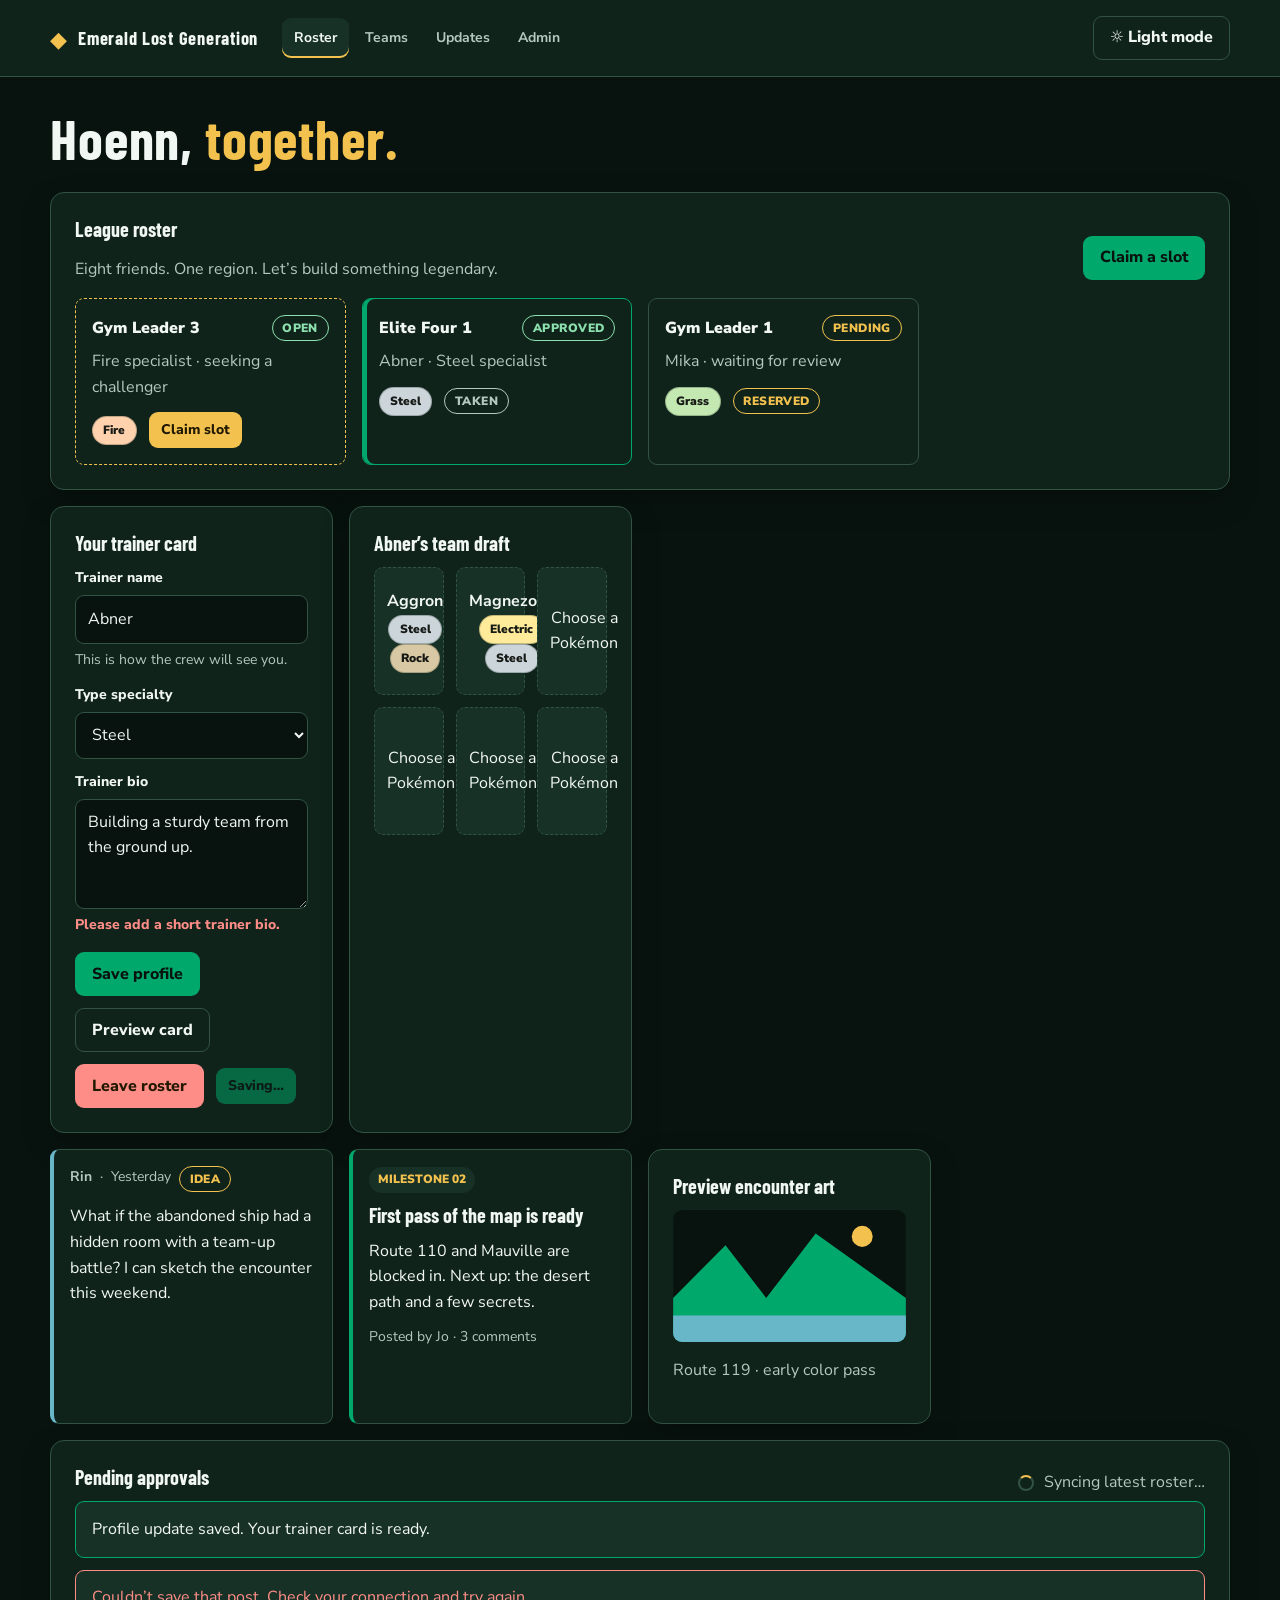
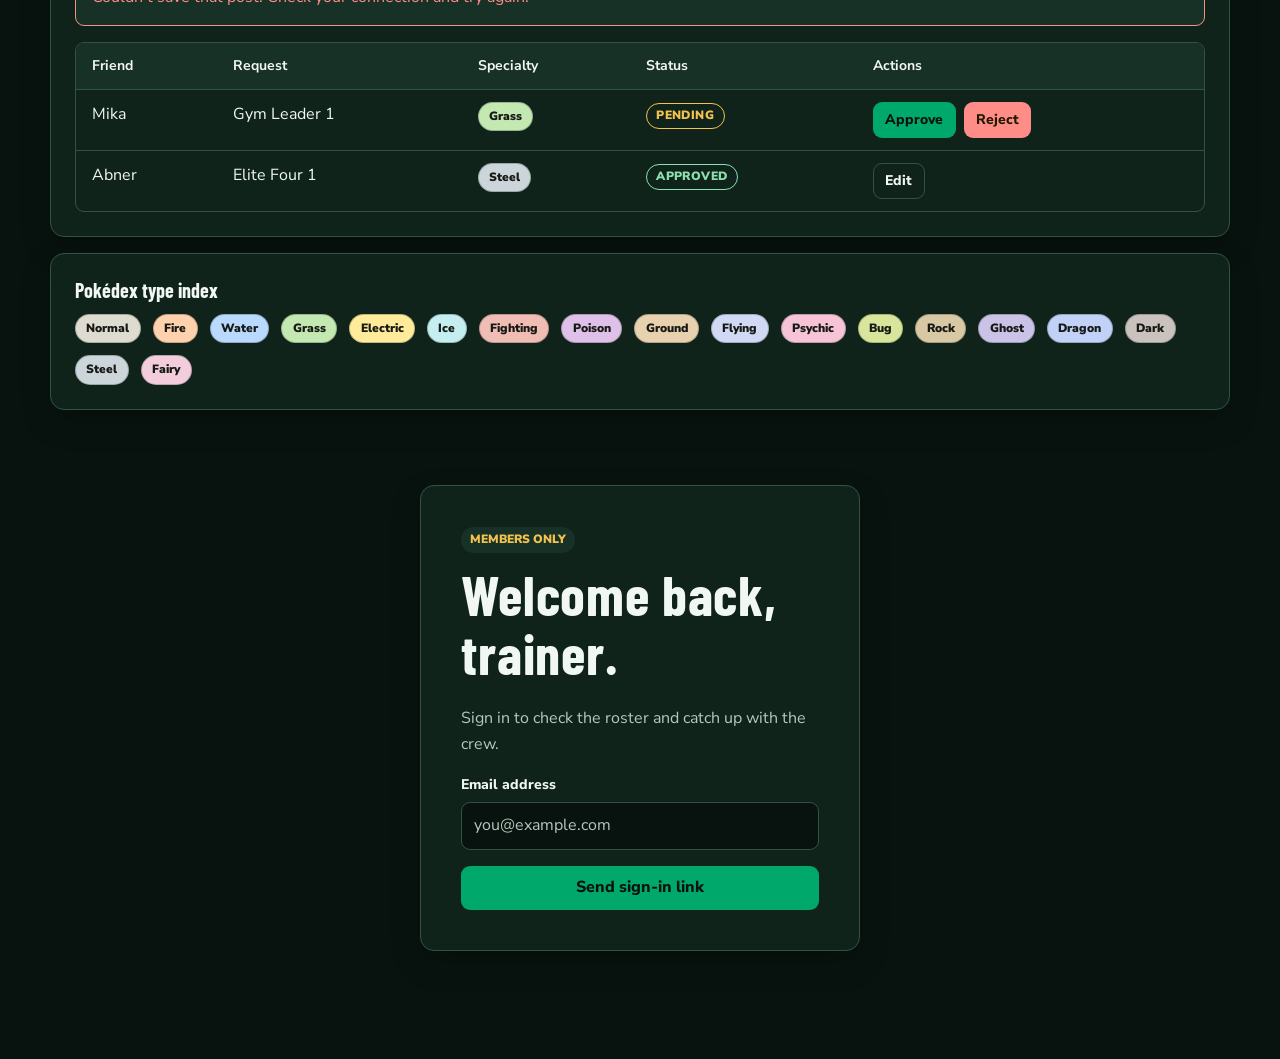
==== design/preview.html @ 14670fc3 "Design system v1 by Codex: emerald/gold/black, dark+light themes, sea-glass accent, component previe" ====
<!doctype html>
<html lang="en" data-theme="dark">
<head>
  <meta charset="utf-8">
  <meta name="viewport" content="width=device-width, initial-scale=1">
  <title>Emerald Lost Generation — Design Preview</title>
  <link rel="preconnect" href="https://fonts.googleapis.com">
  <link rel="preconnect" href="https://fonts.gstatic.com" crossorigin>
  <link href="https://fonts.googleapis.com/css2?family=Barlow+Condensed:wght@600;700&family=Nunito+Sans:wght@400;600;700;800;900&display=swap" rel="stylesheet">
  <link rel="stylesheet" href="../css/theme.css">
</head>
<body>
  <header class="app-header">
    <a class="brand" href="#top">Emerald Lost Generation</a>
    <nav class="nav" aria-label="Main navigation">
      <a class="active" href="#roster">Roster</a><a href="#team">Teams</a><a href="#updates">Updates</a><a href="#admin">Admin</a>
    </nav>
    <button class="btn btn-ghost theme-toggle" id="theme-toggle" type="button" aria-pressed="false">☼ Light mode</button>
  </header>

  <main class="container" id="top">
    <h1 class="page-title">Hoenn, <span>together.</span></h1>
    <div class="stack">
      <section class="card" id="roster">
        <div class="row" style="justify-content:space-between">
          <div><h2 class="card-title">League roster</h2><p class="muted">Eight friends. One region. Let’s build something legendary.</p></div>
          <button class="btn btn-primary">Claim a slot</button>
        </div>
        <div class="grid">
          <article class="slot is-reserved">
            <div class="slot-head">Gym Leader 3 <span class="badge badge-open">Open</span></div>
            <div class="slot-holder">Fire specialist · seeking a challenger</div>
            <div class="row" style="margin-top:12px"><span class="type-chip" data-type="Fire">Fire</span><button class="btn btn-gold btn-small">Claim slot</button></div>
          </article>
          <article class="slot is-mine">
            <div class="slot-head">Elite Four 1 <span class="badge badge-approved">Approved</span></div>
            <div class="slot-holder">Abner · Steel specialist</div>
            <div class="row" style="margin-top:12px"><span class="type-chip" data-type="Steel">Steel</span><span class="badge badge-taken">Taken</span></div>
          </article>
          <article class="slot">
            <div class="slot-head">Gym Leader 1 <span class="badge badge-pending">Pending</span></div>
            <div class="slot-holder">Mika · waiting for review</div>
            <div class="row" style="margin-top:12px"><span class="type-chip" data-type="Grass">Grass</span><span class="badge badge-reserved">Reserved</span></div>
          </article>
        </div>
      </section>

      <section class="grid">
        <article class="card">
          <h2 class="card-title">Your trainer card</h2>
          <div class="field"><label for="trainer-name">Trainer name</label><input id="trainer-name" value="Abner" placeholder="Choose a name"><span class="hint">This is how the crew will see you.</span></div>
          <div class="field" style="margin-top:12px"><label for="specialty">Type specialty</label><select id="specialty"><option>Steel</option><option>Water</option></select></div>
          <div class="field" style="margin-top:12px"><label for="bio">Trainer bio</label><textarea id="bio">Building a sturdy team from the ground up.</textarea><span class="error-text">Please add a short trainer bio.</span></div>
          <div class="row" style="margin-top:16px"><button class="btn btn-primary">Save profile</button><button class="btn btn-ghost">Preview card</button><button class="btn btn-danger">Leave roster</button><button class="btn btn-primary btn-small" disabled>Saving…</button></div>
        </article>
        <article class="card" id="team">
          <h2 class="card-title">Abner’s team draft</h2>
          <div class="team-grid">
            <div class="team-slot"><div><strong>Aggron</strong><br><span class="type-chip" data-type="Steel">Steel</span> <span class="type-chip" data-type="Rock">Rock</span></div></div>
            <div class="team-slot"><div><strong>Magnezone</strong><br><span class="type-chip" data-type="Electric">Electric</span> <span class="type-chip" data-type="Steel">Steel</span></div></div>
            <div class="team-slot">Choose a Pokémon</div><div class="team-slot">Choose a Pokémon</div><div class="team-slot">Choose a Pokémon</div><div class="team-slot">Choose a Pokémon</div>
          </div>
        </article>
      </section>

      <section class="grid" id="updates">
        <article class="post idea"><div class="post-meta"><strong>Rin</strong><span>·</span><time datetime="2026-10-24">Yesterday</time><span class="badge badge-pending">Idea</span></div><p class="post-body">What if the abandoned ship had a hidden room with a team-up battle? I can sketch the encounter this weekend.</p></article>
        <article class="update"><span class="milestone">Milestone 02</span><h2 class="card-title" style="margin-top:10px">First pass of the map is ready</h2><p class="post-body">Route 110 and Mauville are blocked in. Next up: the desert path and a few secrets.</p><div class="post-meta" style="margin-top:10px">Posted by Jo · 3 comments</div></article>
        <article class="card"><h2 class="card-title">Preview encounter art</h2><div class="look-preview"><img alt="Emerald-toned pixel landscape placeholder" src="data:image/svg+xml,%3Csvg xmlns='http://www.w3.org/2000/svg' viewBox='0 0 800 450'%3E%3Crect width='800' height='450' fill='%2308130f'/%3E%3Cpath d='M0 300 180 120l140 180 170-220 310 220v150H0' fill='%2300a86b'/%3E%3Cpath d='M0 360h800v90H0' fill='%2368b7c9'/%3E%3Ccircle cx='650' cy='90' r='36' fill='%23f2c14e'/%3E%3C/svg%3E"></div><p class="muted">Route 119 · early color pass</p></article>
      </section>

      <section class="card" id="admin">
        <div class="row" style="justify-content:space-between"><h2 class="card-title">Pending approvals</h2><span class="loading">Syncing latest roster…</span></div>
        <div class="toast">Profile update saved. Your trainer card is ready.</div>
        <p class="toast error" style="margin-top:12px">Couldn’t save that post. Check your connection and try again.</p>
        <div class="table" style="margin-top:16px"><table><thead><tr><th>Friend</th><th>Request</th><th>Specialty</th><th>Status</th><th>Actions</th></tr></thead><tbody>
          <tr><td>Mika</td><td>Gym Leader 1</td><td><span class="type-chip" data-type="Grass">Grass</span></td><td><span class="badge badge-pending">Pending</span></td><td><div class="admin-actions"><button class="btn btn-primary btn-small">Approve</button><button class="btn btn-danger btn-small">Reject</button></div></td></tr>
          <tr><td>Abner</td><td>Elite Four 1</td><td><span class="type-chip" data-type="Steel">Steel</span></td><td><span class="badge badge-approved">Approved</span></td><td><div class="admin-actions"><button class="btn btn-ghost btn-small">Edit</button></div></td></tr>
        </tbody></table></div>
      </section>

      <section class="card"><h2 class="card-title">Pokédex type index</h2><div class="row">
        <span class="type-chip" data-type="Normal">Normal</span><span class="type-chip" data-type="Fire">Fire</span><span class="type-chip" data-type="Water">Water</span><span class="type-chip" data-type="Grass">Grass</span><span class="type-chip" data-type="Electric">Electric</span><span class="type-chip" data-type="Ice">Ice</span><span class="type-chip" data-type="Fighting">Fighting</span><span class="type-chip" data-type="Poison">Poison</span><span class="type-chip" data-type="Ground">Ground</span><span class="type-chip" data-type="Flying">Flying</span><span class="type-chip" data-type="Psychic">Psychic</span><span class="type-chip" data-type="Bug">Bug</span><span class="type-chip" data-type="Rock">Rock</span><span class="type-chip" data-type="Ghost">Ghost</span><span class="type-chip" data-type="Dragon">Dragon</span><span class="type-chip" data-type="Dark">Dark</span><span class="type-chip" data-type="Steel">Steel</span><span class="type-chip" data-type="Fairy">Fairy</span>
      </div></section>
      <section class="auth-wrap"><article class="auth-card"><span class="milestone">Members only</span><h2 class="page-title" style="margin-top:12px">Welcome back, trainer.</h2><p class="muted">Sign in to check the roster and catch up with the crew.</p><div class="field"><label for="email">Email address</label><input id="email" type="email" placeholder="you@example.com"></div><button class="btn btn-primary" style="width:100%;margin-top:16px">Send sign-in link</button></article></section>
    </div>
  </main>
  <script>
    const toggle = document.querySelector('#theme-toggle');
    toggle.addEventListener('click', () => {
      const light = document.documentElement.dataset.theme !== 'light';
      document.documentElement.dataset.theme = light ? 'light' : 'dark';
      toggle.textContent = light ? '◐ Dark mode' : '☼ Light mode';
      toggle.setAttribute('aria-pressed', String(light));
    });
  </script>
</body>
</html>
---- css/theme.css ----
:root {
  color-scheme: dark;
  --page: #08130f;
  --surface: #10231b;
  --surface-raised: #173126;
  --border: #315344;
  --text: #f1f7f3;
  --muted: #b4c8bd;
  --emerald: #00a86b;
  --emerald-ink: #08130f;
  --emerald-strong: #007b4e;
  --gold: #f2c14e;
  --gold-ink: #211800;
  --danger: #ff8d87;
  --danger-ink: #211800;
  --danger-bg: #421f20;
  --success: #8ce0ad;
  --focus: #72d9f0;
  --accent: #68b7c9;
  --shadow: 0 12px 30px rgb(0 0 0 / 24%);
  --radius: 14px;
  --radius-small: 9px;
  --space-1: .25rem;
  --space-2: .5rem;
  --space-3: .75rem;
  --space-4: 1rem;
  --space-5: 1.5rem;
  --space-6: 2rem;
  --space-7: 3rem;
  --font-display: "Barlow Condensed", system-ui, sans-serif;
  --font-body: "Nunito Sans", system-ui, sans-serif;
  --text-xs: .75rem;
  --text-sm: .875rem;
  --text-base: 1rem;
  --text-lg: 1.25rem;
  --text-xl: clamp(1.75rem, 5vw, 2.5rem);
  --text-2xl: clamp(2.25rem, 7vw, 3.5rem);
  font-family: var(--font-body);
  background: var(--page);
  color: var(--text);
}

:root[data-theme="light"] {
  color-scheme: light;
  --page: #f5faf6;
  --surface: #ffffff;
  --surface-raised: #eaf4ed;
  --border: #9bb8a5;
  --text: #15251d;
  --muted: #435d4e;
  --emerald: #087443;
  --emerald-ink: #ffffff;
  --emerald-strong: #075a35;
  --gold: #765400;
  --gold-ink: #ffffff;
  --danger: #a52d2d;
  --danger-ink: #ffffff;
  --danger-bg: #fff0ed;
  --success: #17663b;
  --focus: #075f79;
  --accent: #17677a;
  --shadow: 0 10px 24px rgb(23 49 38 / 10%);
}

*, *::before, *::after { box-sizing: border-box; }
html { min-width: 320px; scroll-behavior: smooth; }
body { margin: 0; background: var(--page); color: var(--text); font: 400 var(--text-base)/1.6 var(--font-body); }
img { display: block; max-width: 100%; }
a { color: var(--accent); text-underline-offset: .2em; }
a:hover { text-decoration-thickness: 2px; }
button, input, select, textarea { font: inherit; }
button { color: inherit; }
:focus-visible { outline: 3px solid var(--focus); outline-offset: 3px; }

.app-header { position: sticky; z-index: 5; top: 0; display: flex; flex-wrap: wrap; align-items: center; gap: var(--space-3) var(--space-5); padding: .75rem max(1rem, calc((100vw - 1180px) / 2)); border-bottom: 1px solid var(--border); background: var(--surface); }
.brand { display: inline-flex; align-items: center; gap: .65rem; color: var(--text); font: 700 1.15rem/1 var(--font-display); letter-spacing: .04em; text-decoration: none; }
.brand::before { content: "◆"; color: var(--gold); font-size: 1.2em; }
.nav { display: flex; flex: 1 1 auto; gap: .25rem; overflow-x: auto; }
.nav a { flex: 0 0 auto; padding: .55rem .75rem; border-radius: var(--radius-small); color: var(--muted); text-decoration: none; font-size: var(--text-sm); font-weight: 700; }
.nav a:hover, .nav a.active { background: var(--surface-raised); color: var(--text); }
.nav a.active { box-shadow: inset 0 -2px var(--gold); }
.theme-toggle { flex: 0 0 auto; }
main.container { width: min(100% - 2rem, 1180px); margin: 0 auto; padding: var(--space-6) 0 var(--space-7); }
.page-title { margin: 0 0 var(--space-5); font: 700 var(--text-2xl)/1.05 var(--font-display); letter-spacing: .015em; }
.page-title span { color: var(--gold); }
.card { min-width: 0; padding: var(--space-5); border: 1px solid var(--border); border-radius: var(--radius); background: var(--surface); box-shadow: var(--shadow); }
.card-title { margin: 0 0 var(--space-3); font: 700 var(--text-lg)/1.2 var(--font-display); }
.grid { display: grid; grid-template-columns: repeat(auto-fill, minmax(min(100%, 250px), 1fr)); gap: var(--space-4); }
.stack { display: flex; flex-direction: column; gap: var(--space-4); }
.row { display: flex; flex-wrap: wrap; align-items: center; gap: var(--space-3); }
.muted { color: var(--muted); }

.btn { display: inline-flex; min-height: 44px; align-items: center; justify-content: center; gap: .5rem; padding: .6rem 1rem; border: 1px solid transparent; border-radius: var(--radius-small); background: var(--surface-raised); color: var(--text); text-decoration: none; font-weight: 800; line-height: 1.2; cursor: pointer; transition: transform .15s ease, filter .15s ease, background-color .15s ease; }
.btn:hover:not(:disabled) { filter: brightness(1.08); transform: translateY(-1px); }
.btn-primary { background: var(--emerald); color: var(--emerald-ink); }
.btn-gold { background: var(--gold); color: var(--gold-ink); }
.btn-ghost { border-color: var(--border); background: transparent; color: var(--text); }
.btn-danger { background: var(--danger); color: var(--danger-ink); }
.btn-small { min-height: 36px; padding: .4rem .7rem; font-size: var(--text-sm); }
.btn:disabled, .btn[aria-disabled="true"] { opacity: .52; cursor: not-allowed; transform: none; }

.field { display: flex; flex-direction: column; gap: .35rem; min-width: 0; }
.field label { font-size: var(--text-sm); font-weight: 800; }
input, select, textarea { width: 100%; min-height: 44px; padding: .65rem .75rem; border: 1px solid var(--border); border-radius: var(--radius-small); background: var(--page); color: var(--text); }
textarea { min-height: 110px; resize: vertical; }
input::placeholder, textarea::placeholder { color: var(--muted); opacity: 1; }
.hint { color: var(--muted); font-size: var(--text-sm); }
.error-text { color: var(--danger); font-size: var(--text-sm); font-weight: 800; }

.badge { display: inline-flex; align-items: center; gap: .3rem; padding: .22rem .6rem; border: 1px solid currentColor; border-radius: 999px; font-size: var(--text-xs); font-weight: 900; letter-spacing: .035em; line-height: 1.4; text-transform: uppercase; }
.badge-open, .badge-approved { color: var(--success); }
.badge-taken { color: var(--muted); }
.badge-pending, .badge-reserved { color: var(--gold); }
.badge-rejected { color: var(--danger); }

/* Type chips use a light, type-coded fill with near-black text in both themes. */
.type-chip { display: inline-flex; align-items: center; padding: .25rem .65rem; border: 1px solid rgb(18 28 22 / 25%); border-radius: 999px; background: #e8e5dc; color: #171915; font-size: var(--text-xs); font-weight: 900; }
.type-chip[data-type="Normal"] { background: #dedbd0; }
.type-chip[data-type="Fire"] { background: #ffd2ad; }
.type-chip[data-type="Water"] { background: #b9d9ff; }
.type-chip[data-type="Grass"] { background: #c3e8b2; }
.type-chip[data-type="Electric"] { background: #ffeb9a; }
.type-chip[data-type="Ice"] { background: #c4eef0; }
.type-chip[data-type="Fighting"] { background: #f0bdb5; }
.type-chip[data-type="Poison"] { background: #dfc0e8; }
.type-chip[data-type="Ground"] { background: #e7d1ae; }
.type-chip[data-type="Flying"] { background: #d1d9f5; }
.type-chip[data-type="Psychic"] { background: #f6c3d7; }
.type-chip[data-type="Bug"] { background: #d8e69c; }
.type-chip[data-type="Rock"] { background: #d8c9a4; }
.type-chip[data-type="Ghost"] { background: #cbc2e8; }
.type-chip[data-type="Dragon"] { background: #c1d1f7; }
.type-chip[data-type="Dark"] { background: #c9c2bd; }
.type-chip[data-type="Steel"] { background: #cbd5da; }
.type-chip[data-type="Fairy"] { background: #f4cddd; }

.slot { padding: var(--space-4); border: 1px solid var(--border); border-radius: var(--radius-small); background: var(--surface); }
.slot-head { display: flex; justify-content: space-between; align-items: center; gap: var(--space-2); font-weight: 900; }
.slot-holder { margin-top: var(--space-2); color: var(--muted); }
.slot.is-mine { border-color: var(--emerald); box-shadow: inset 4px 0 var(--emerald); }
.slot.is-reserved { border-style: dashed; border-color: var(--gold); }
.post, .update { padding: var(--space-4); border: 1px solid var(--border); border-radius: var(--radius-small); background: var(--surface); }
.post-meta { display: flex; flex-wrap: wrap; gap: var(--space-2); color: var(--muted); font-size: var(--text-sm); }
.post-body { margin: var(--space-3) 0 0; }
.post.idea { border-left: 4px solid var(--accent); }
.update { border-left: 4px solid var(--emerald); }
.milestone { display: inline-flex; padding: .2rem .55rem; border-radius: 999px; background: var(--surface-raised); color: var(--gold); font-size: var(--text-xs); font-weight: 900; text-transform: uppercase; }
.team-grid { display: grid; grid-template-columns: repeat(2, minmax(0, 1fr)); gap: var(--space-3); }
.team-slot { display: grid; min-height: 128px; place-items: center; padding: var(--space-3); border: 1px dashed var(--border); border-radius: var(--radius-small); background: var(--surface-raised); text-align: center; }
.auth-wrap { display: grid; min-height: 65vh; place-items: center; padding: var(--space-5) 0; }
.auth-card { width: min(100%, 440px); padding: clamp(1.25rem, 5vw, 2.5rem); border: 1px solid var(--border); border-radius: var(--radius); background: var(--surface); box-shadow: var(--shadow); }
.look-preview { overflow: hidden; border-radius: var(--radius-small); background: var(--surface-raised); }
.look-preview img { width: 100%; aspect-ratio: 16 / 9; object-fit: cover; }
.table { width: 100%; overflow-x: auto; border: 1px solid var(--border); border-radius: var(--radius-small); }
.table table { width: 100%; min-width: 620px; border-collapse: collapse; }
.table th, .table td { padding: .75rem 1rem; border-bottom: 1px solid var(--border); text-align: left; vertical-align: top; }
.table th { background: var(--surface-raised); font-size: var(--text-sm); }
.table tr:last-child td { border-bottom: 0; }
.admin-actions { display: flex; flex-wrap: wrap; gap: var(--space-2); }
.toast { position: relative; padding: .9rem 1rem; border: 1px solid var(--emerald); border-radius: var(--radius-small); background: var(--surface-raised); }
.toast.error { border-color: var(--danger); color: var(--danger); }
.loading { display: inline-flex; align-items: center; gap: .65rem; color: var(--muted); }
.loading::before { width: 1rem; height: 1rem; border: 2px solid var(--border); border-top-color: var(--gold); border-radius: 50%; content: ""; animation: spin .8s linear infinite; }
@keyframes spin { to { transform: rotate(360deg); } }

@media (min-width: 760px) {
  .app-header { padding-top: 1rem; padding-bottom: 1rem; }
  .team-grid { grid-template-columns: repeat(3, minmax(0, 1fr)); }
}
@media (prefers-reduced-motion: reduce) {
  *, *::before, *::after { scroll-behavior: auto !important; animation-duration: .01ms !important; animation-iteration-count: 1 !important; transition-duration: .01ms !important; }
}
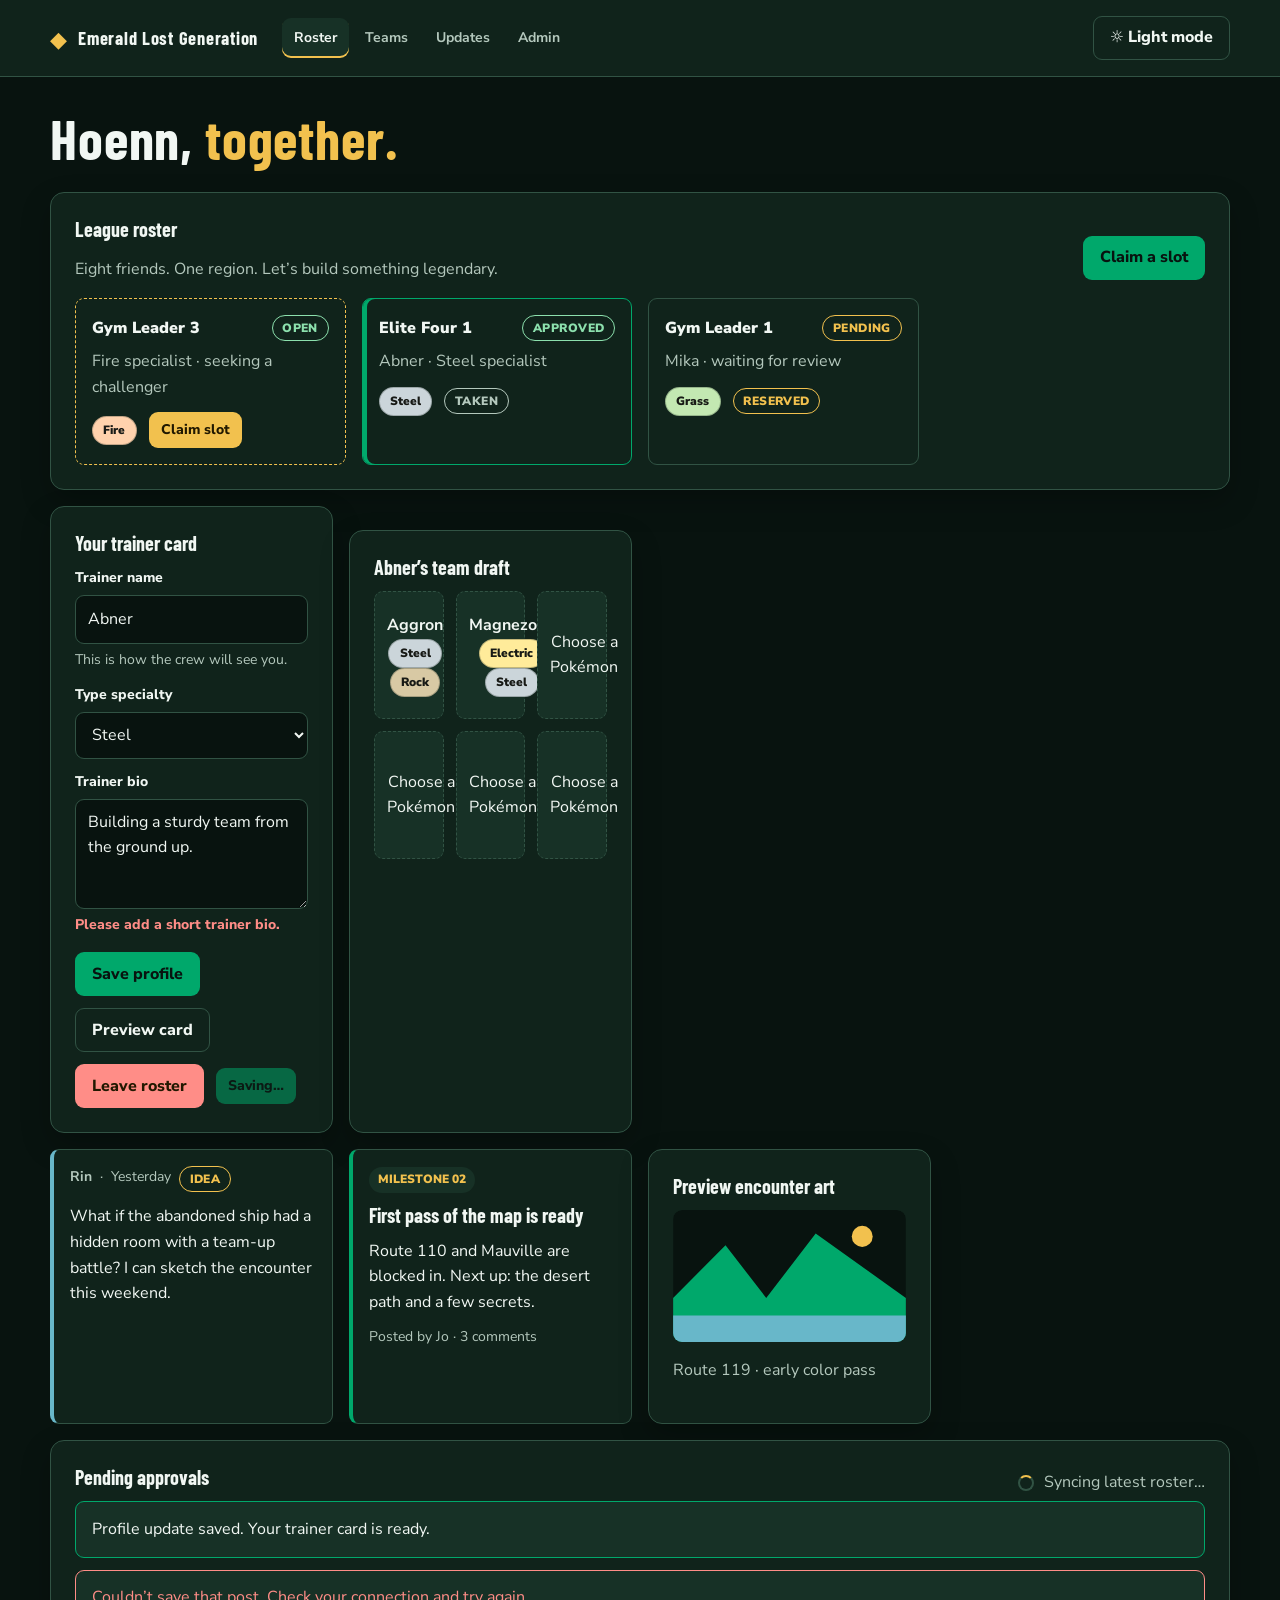
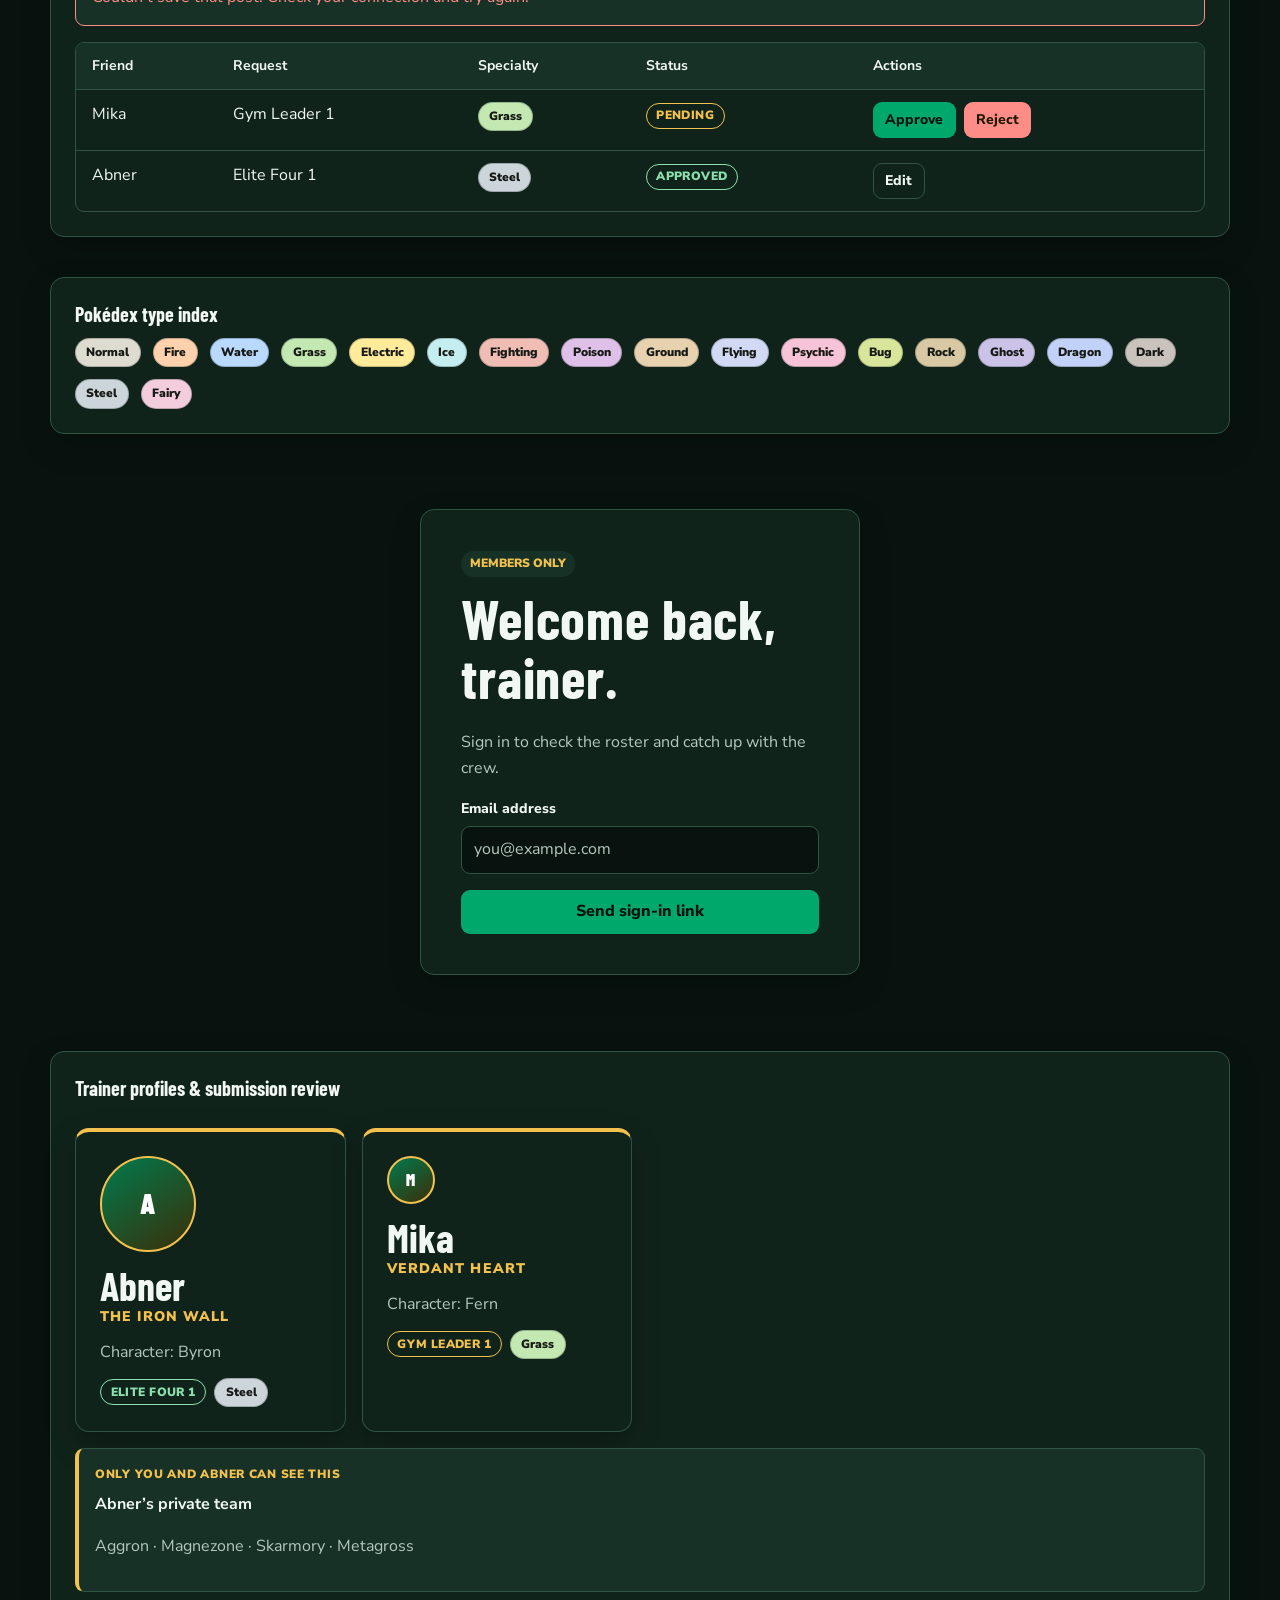
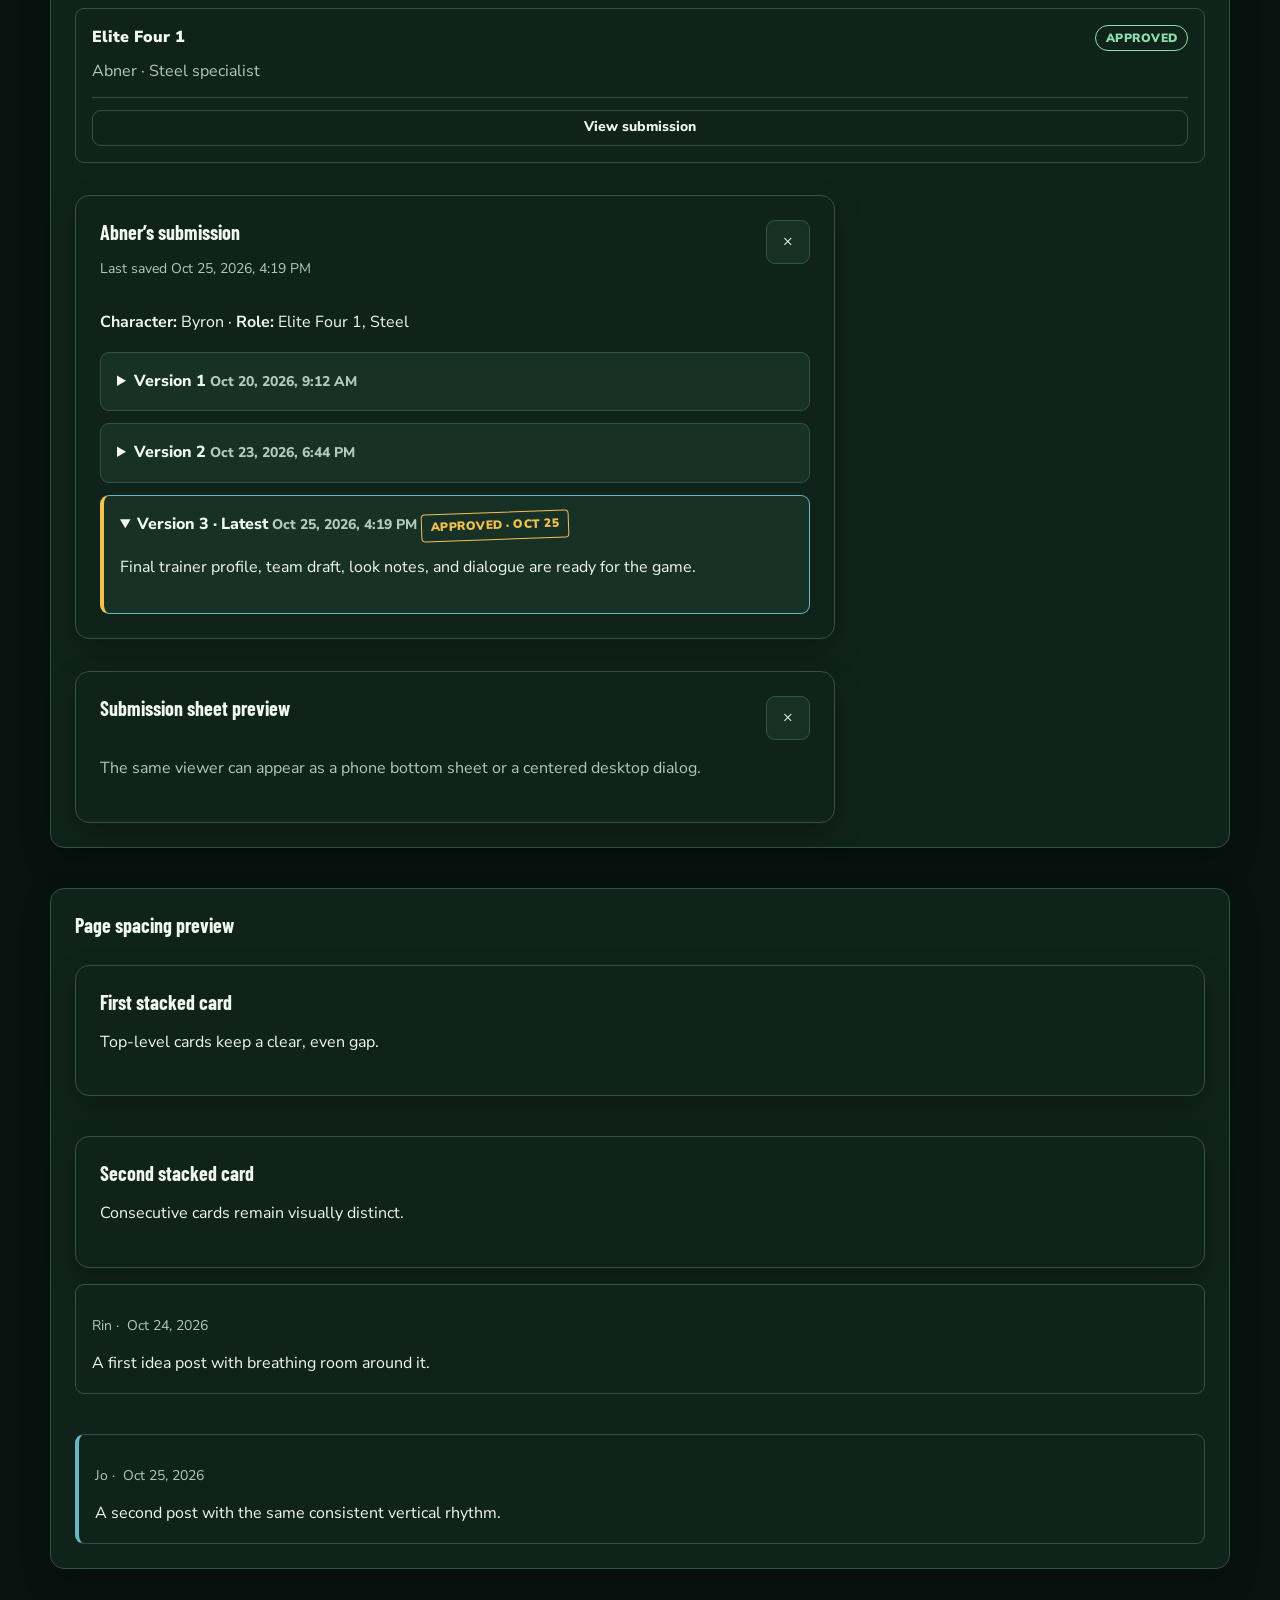
==== commit 3c4c25d5: "Design v2 by Codex: page spacing fix, full-width team fields, profiles, avatars, submission sheet, v" ====
--- a/design/preview.html
+++ b/design/preview.html
@@ -83,6 +83,58 @@
         <span class="type-chip" data-type="Normal">Normal</span><span class="type-chip" data-type="Fire">Fire</span><span class="type-chip" data-type="Water">Water</span><span class="type-chip" data-type="Grass">Grass</span><span class="type-chip" data-type="Electric">Electric</span><span class="type-chip" data-type="Ice">Ice</span><span class="type-chip" data-type="Fighting">Fighting</span><span class="type-chip" data-type="Poison">Poison</span><span class="type-chip" data-type="Ground">Ground</span><span class="type-chip" data-type="Flying">Flying</span><span class="type-chip" data-type="Psychic">Psychic</span><span class="type-chip" data-type="Bug">Bug</span><span class="type-chip" data-type="Rock">Rock</span><span class="type-chip" data-type="Ghost">Ghost</span><span class="type-chip" data-type="Dragon">Dragon</span><span class="type-chip" data-type="Dark">Dark</span><span class="type-chip" data-type="Steel">Steel</span><span class="type-chip" data-type="Fairy">Fairy</span>
       </div></section>
       <section class="auth-wrap"><article class="auth-card"><span class="milestone">Members only</span><h2 class="page-title" style="margin-top:12px">Welcome back, trainer.</h2><p class="muted">Sign in to check the roster and catch up with the crew.</p><div class="field"><label for="email">Email address</label><input id="email" type="email" placeholder="you@example.com"></div><button class="btn btn-primary" style="width:100%;margin-top:16px">Send sign-in link</button></article></section>
+      <section class="card stack" id="new-components">
+        <h2 class="card-title">Trainer profiles &amp; submission review</h2>
+        <div class="profile-grid">
+          <article class="profile-card">
+            <span class="avatar avatar-lg is-empty" aria-label="Abner initials">A</span>
+            <div><h3 class="profile-name">Abner</h3><div class="profile-title">The Iron Wall</div></div>
+            <p class="profile-character">Character: Byron</p>
+            <div class="profile-role"><span class="badge badge-approved">Elite Four 1</span><span class="type-chip" data-type="Steel">Steel</span></div>
+          </article>
+          <article class="profile-card">
+            <span class="avatar is-empty" aria-label="Mika initials">M</span>
+            <div><h3 class="profile-name">Mika</h3><div class="profile-title">Verdant Heart</div></div>
+            <p class="profile-character">Character: Fern</p>
+            <div class="profile-role"><span class="badge badge-pending">Gym Leader 1</span><span class="type-chip" data-type="Grass">Grass</span></div>
+          </article>
+        </div>
+
+        <aside class="profile-private">
+          <span class="private-note">Only you and Abner can see this</span>
+          <strong>Abner’s private team</strong>
+          <p class="muted">Aggron · Magnezone · Skarmory · Metagross</p>
+        </aside>
+
+        <article class="slot">
+          <div class="slot-head">Elite Four 1 <span class="badge badge-approved">Approved</span></div>
+          <div class="slot-holder">Abner · Steel specialist</div>
+          <div class="slot-action"><button class="btn btn-ghost btn-small" type="button">View submission</button></div>
+        </article>
+
+        <section class="panel" aria-labelledby="submission-title">
+          <div class="panel-head"><div><h3 class="card-title" id="submission-title">Abner’s submission</h3><p class="meta-date">Last saved Oct 25, 2026, 4:19 PM</p></div><button class="panel-close" type="button" aria-label="Close submission">×</button></div>
+          <p><strong>Character:</strong> Byron · <strong>Role:</strong> Elite Four 1, Steel</p>
+          <ul class="history">
+            <li><details class="history-item"><summary>Version 1 <span class="history-date">Oct 20, 2026, 9:12 AM</span></summary><p>Character concept: a patient Steel specialist with a strong defense.</p></details></li>
+            <li><details class="history-item"><summary>Version 2 <span class="history-date">Oct 23, 2026, 6:44 PM</span></summary><p>Added Byron as the character name and revised the battle dialogue.</p></details></li>
+            <li><details class="history-item is-latest is-approved" open><summary>Version 3 · Latest <span class="history-date">Oct 25, 2026, 4:19 PM</span> <span class="approved-mark">Approved · Oct 25</span></summary><p>Final trainer profile, team draft, look notes, and dialogue are ready for the game.</p></details></li>
+          </ul>
+        </section>
+
+        <dialog class="sheet sheet-preview" open aria-label="Submission sheet">
+          <div class="panel-head"><h3 class="card-title">Submission sheet preview</h3><button class="panel-close" type="button" aria-label="Close">×</button></div>
+          <p class="muted">The same viewer can appear as a phone bottom sheet or a centered desktop dialog.</p>
+        </dialog>
+      </section>
+
+      <section class="card stack" aria-labelledby="rhythm-title">
+        <h2 class="card-title" id="rhythm-title">Page spacing preview</h2>
+        <article class="card"><h3 class="card-title">First stacked card</h3><p>Top-level cards keep a clear, even gap.</p></article>
+        <article class="card"><h3 class="card-title">Second stacked card</h3><p>Consecutive cards remain visually distinct.</p></article>
+        <article class="post"><p class="post-meta">Rin · <time datetime="2026-10-24">Oct 24, 2026</time></p><p class="post-body">A first idea post with breathing room around it.</p></article>
+        <article class="post idea"><p class="post-meta">Jo · <time datetime="2026-10-25">Oct 25, 2026</time></p><p class="post-body">A second post with the same consistent vertical rhythm.</p></article>
+      </section>
     </div>
   </main>
   <script>
--- a/css/theme.css
+++ b/css/theme.css
@@ -147,6 +147,8 @@
 .milestone { display: inline-flex; padding: .2rem .55rem; border-radius: 999px; background: var(--surface-raised); color: var(--gold); font-size: var(--text-xs); font-weight: 900; text-transform: uppercase; }
 .team-grid { display: grid; grid-template-columns: repeat(2, minmax(0, 1fr)); gap: var(--space-3); }
 .team-slot { display: grid; min-height: 128px; place-items: center; padding: var(--space-3); border: 1px dashed var(--border); border-radius: var(--radius-small); background: var(--surface-raised); text-align: center; }
+.team-slot.stack { justify-items: stretch; text-align: left; }
+.team-slot .field, .team-slot input, .team-slot select, .team-slot textarea { width: 100%; }
 .auth-wrap { display: grid; min-height: 65vh; place-items: center; padding: var(--space-5) 0; }
 .auth-card { width: min(100%, 440px); padding: clamp(1.25rem, 5vw, 2.5rem); border: 1px solid var(--border); border-radius: var(--radius); background: var(--surface); box-shadow: var(--shadow); }
 .look-preview { overflow: hidden; border-radius: var(--radius-small); background: var(--surface-raised); }
@@ -163,6 +165,48 @@
 .loading::before { width: 1rem; height: 1rem; border: 2px solid var(--border); border-top-color: var(--gold); border-radius: 50%; content: ""; animation: spin .8s linear infinite; }
 @keyframes spin { to { transform: rotate(360deg); } }
 
+/* Shared page rhythm for views that render directly into the app mount. */
+#app > * + *, main.container > * + *, .card + .card, .post + .post { margin-top: var(--space-5); }
+
+/* Trainer profile cards */
+.avatar { display: inline-grid; width: 48px; aspect-ratio: 1; flex: 0 0 auto; place-items: center; overflow: hidden; border: 2px solid var(--gold); border-radius: 50%; background: var(--surface-raised); color: var(--text); font-weight: 900; }
+.avatar-lg { width: 96px; }
+.avatar img { width: 100%; height: 100%; object-fit: cover; }
+.avatar.is-empty { border-color: var(--gold); background: linear-gradient(145deg, var(--emerald-strong), #3b2e08); color: #fff; font: 900 1rem/1 var(--font-display); letter-spacing: .04em; }
+.avatar-lg.is-empty { font-size: 1.8rem; }
+.profile-grid { display: grid; grid-template-columns: repeat(auto-fill, minmax(min(100%, 250px), 1fr)); gap: var(--space-4); }
+.profile-card { display: flex; min-width: 0; flex-direction: column; align-items: flex-start; gap: var(--space-3); padding: var(--space-5); border: 1px solid var(--border); border-top: 4px solid var(--gold); border-radius: var(--radius); background: var(--surface); box-shadow: var(--shadow); }
+.profile-name { margin: 0; font: 700 var(--text-xl)/1.05 var(--font-display); }
+.profile-title { color: var(--gold); font-size: var(--text-sm); font-weight: 900; letter-spacing: .08em; text-transform: uppercase; }
+.profile-character { margin: 0; color: var(--muted); }
+.profile-role { display: flex; flex-wrap: wrap; align-items: center; gap: var(--space-2); }
+.profile-private { padding: var(--space-4); border: 1px solid var(--border); border-left: 4px solid var(--gold); border-radius: var(--radius-small); background: var(--surface-raised); }
+.private-note { display: block; margin-bottom: var(--space-2); color: var(--gold); font-size: var(--text-xs); font-weight: 900; letter-spacing: .06em; text-transform: uppercase; }
+
+/* Submission viewer and review history */
+.panel, dialog.sheet { width: min(100% - 2rem, 760px); max-height: min(85vh, 900px); overflow: auto; padding: var(--space-5); border: 1px solid var(--border); border-radius: var(--radius); background: var(--surface); color: var(--text); box-shadow: var(--shadow); }
+.panel { margin: var(--space-4) 0; }
+dialog.sheet { margin: auto; }
+dialog.sheet[open] { position: relative; inset: auto; margin: 0; }
+dialog.sheet.sheet-preview[open] { position: relative; inset: auto; margin: 0; }
+dialog.sheet::backdrop, .panel::backdrop { background: rgb(0 0 0 / 68%); }
+.panel-head { display: flex; align-items: flex-start; justify-content: space-between; gap: var(--space-3); margin-bottom: var(--space-4); }
+.panel-head > :first-child { margin-top: 0; }
+.panel-close { display: inline-grid; min-width: 44px; min-height: 44px; place-items: center; border: 1px solid var(--border); border-radius: var(--radius-small); background: var(--surface-raised); color: var(--text); cursor: pointer; }
+.history { display: flex; flex-direction: column; gap: var(--space-3); margin: 0; padding: 0; list-style: none; }
+.history-item { padding: var(--space-4); border: 1px solid var(--border); border-radius: var(--radius-small); background: var(--surface-raised); }
+.history-item.is-latest { border-color: var(--accent); }
+.history-item.is-approved { border-inline-start: 4px solid var(--gold); }
+.history-item > summary { cursor: pointer; font-weight: 800; }
+.history-date, .meta-date { color: var(--muted); font-size: var(--text-sm); }
+.approved-mark { display: inline-flex; align-items: center; gap: .3rem; padding: .2rem .55rem; border: 1px solid var(--gold); border-radius: 4px; color: var(--gold); font-size: var(--text-xs); font-weight: 900; letter-spacing: .04em; text-transform: uppercase; transform: rotate(-2deg); }
+.slot-action { margin-top: var(--space-3); padding-top: var(--space-3); border-top: 1px solid var(--border); }
+.slot-action .btn { width: 100%; }
+
+@media (max-width: 520px) {
+  dialog.sheet { position: fixed; inset: auto 0 0; width: 100%; max-width: none; max-height: 88vh; margin: 0; border-radius: var(--radius) var(--radius) 0 0; }
+}
+
 @media (min-width: 760px) {
   .app-header { padding-top: 1rem; padding-bottom: 1rem; }
   .team-grid { grid-template-columns: repeat(3, minmax(0, 1fr)); }
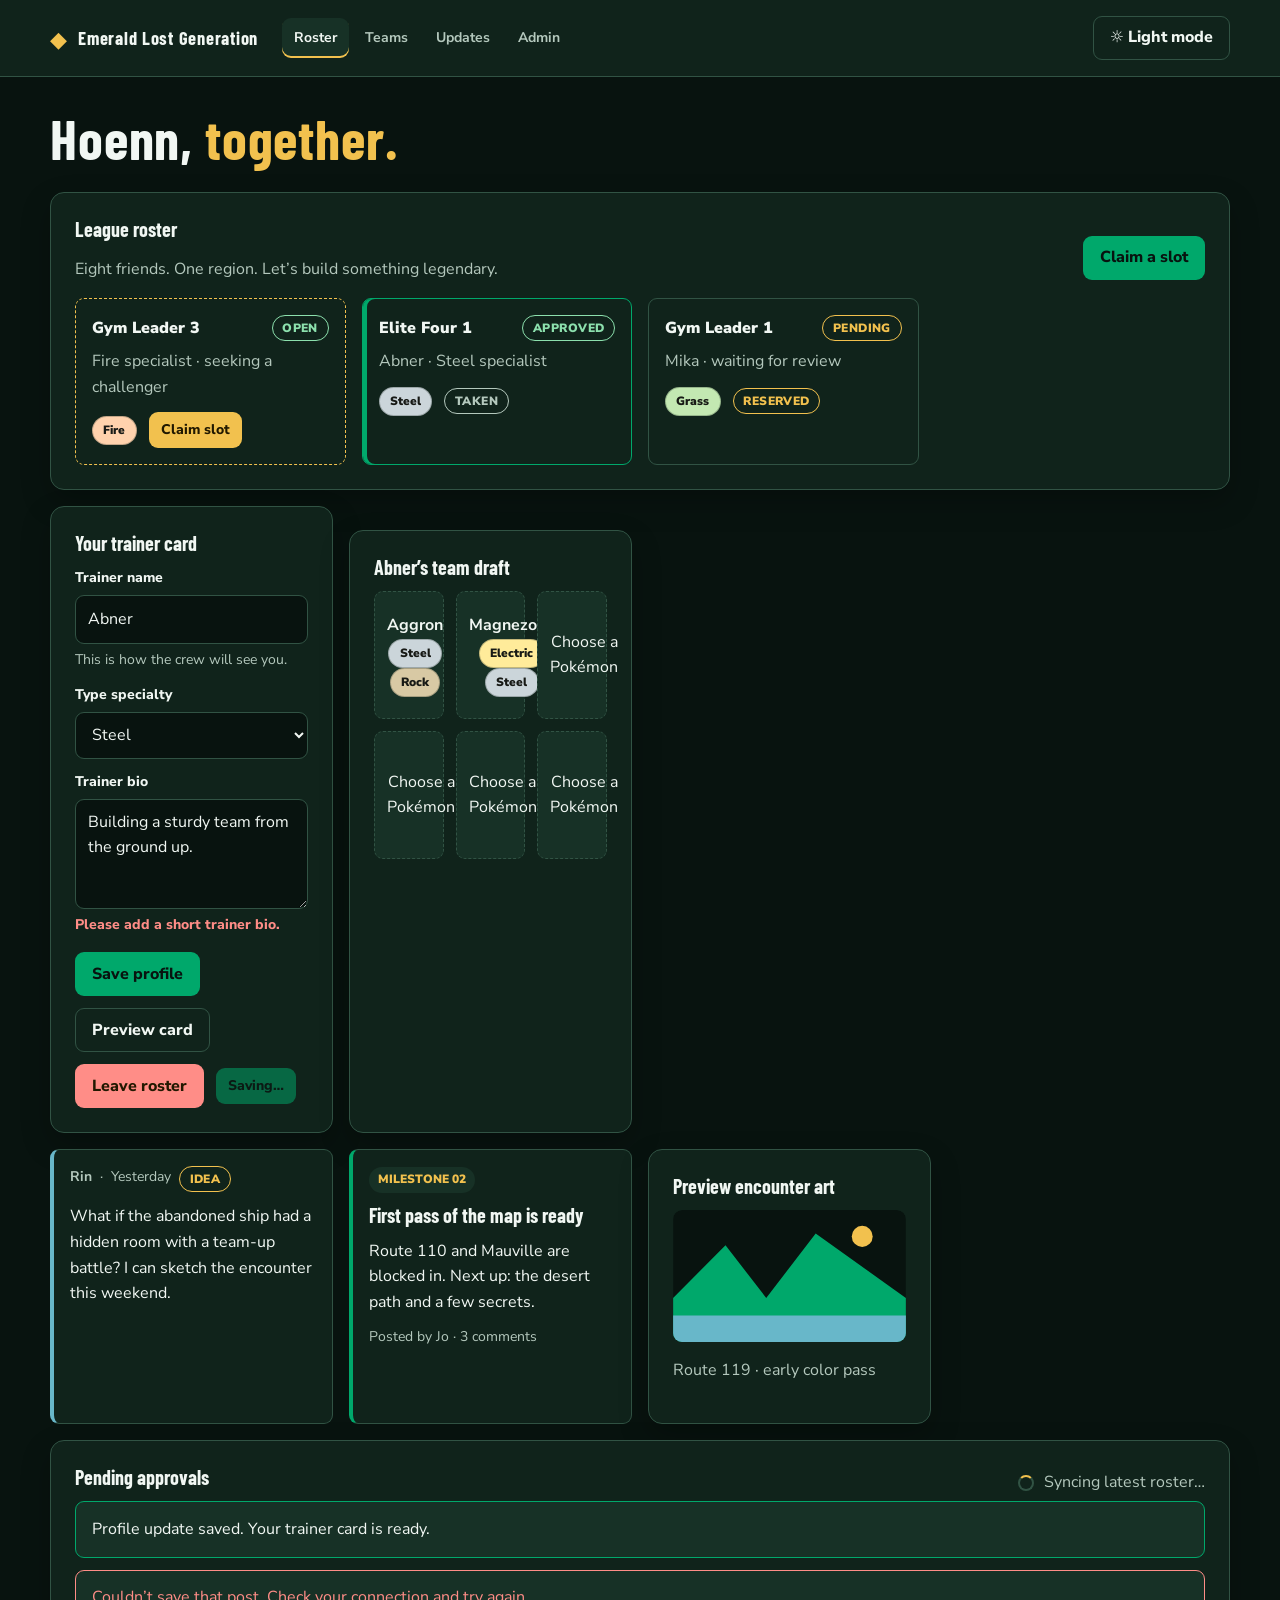
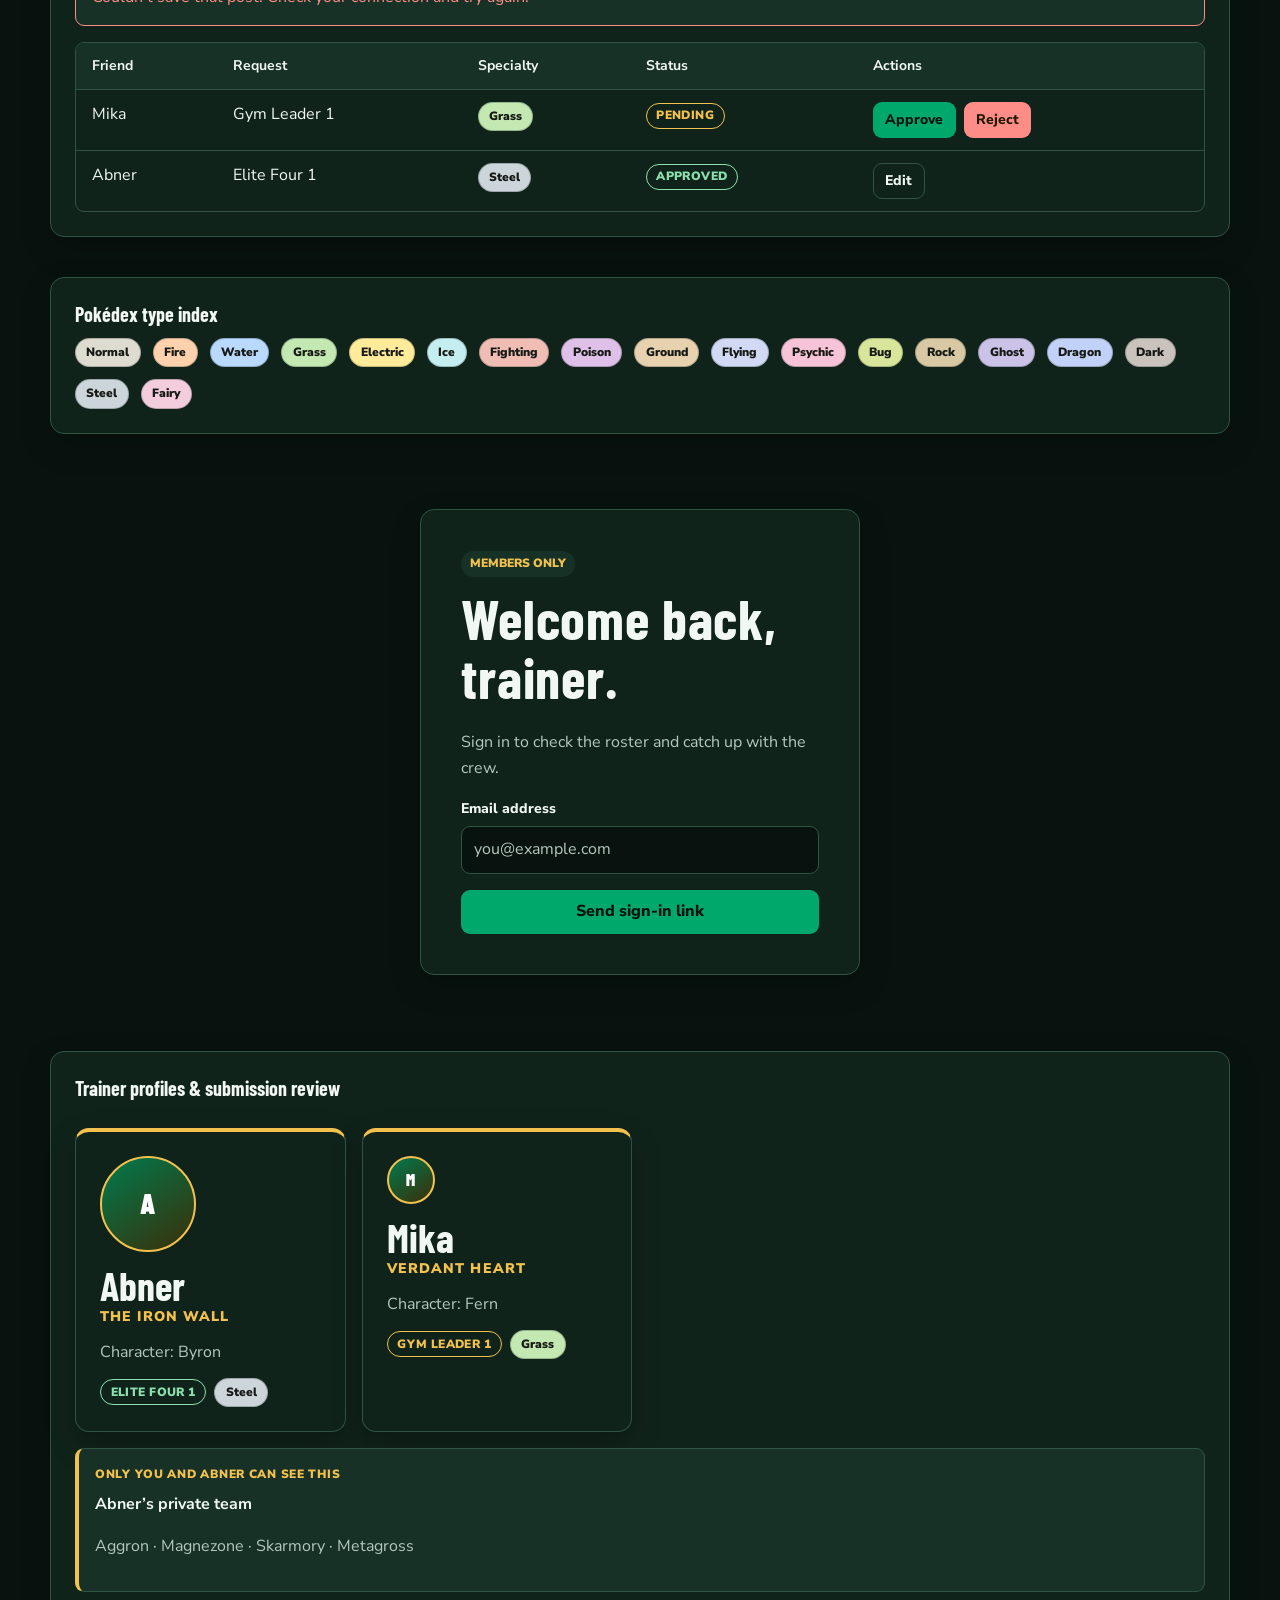
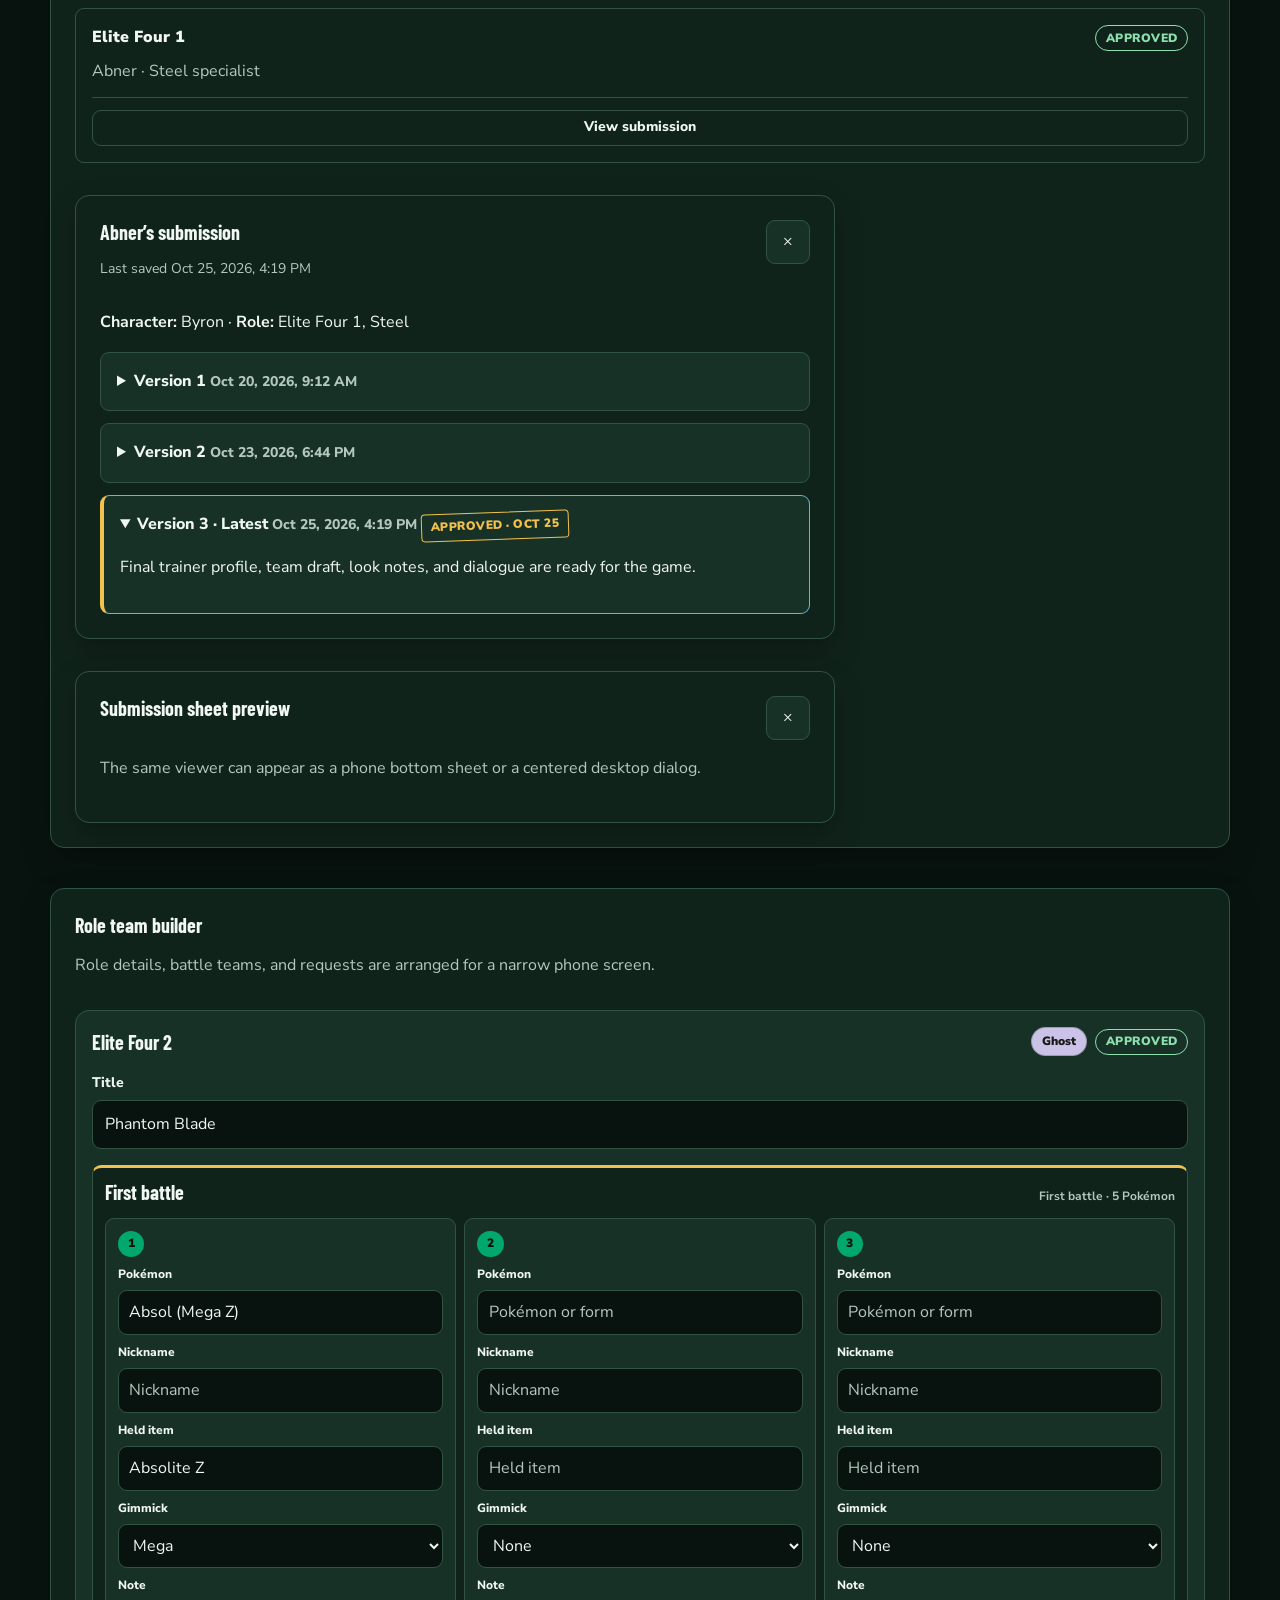
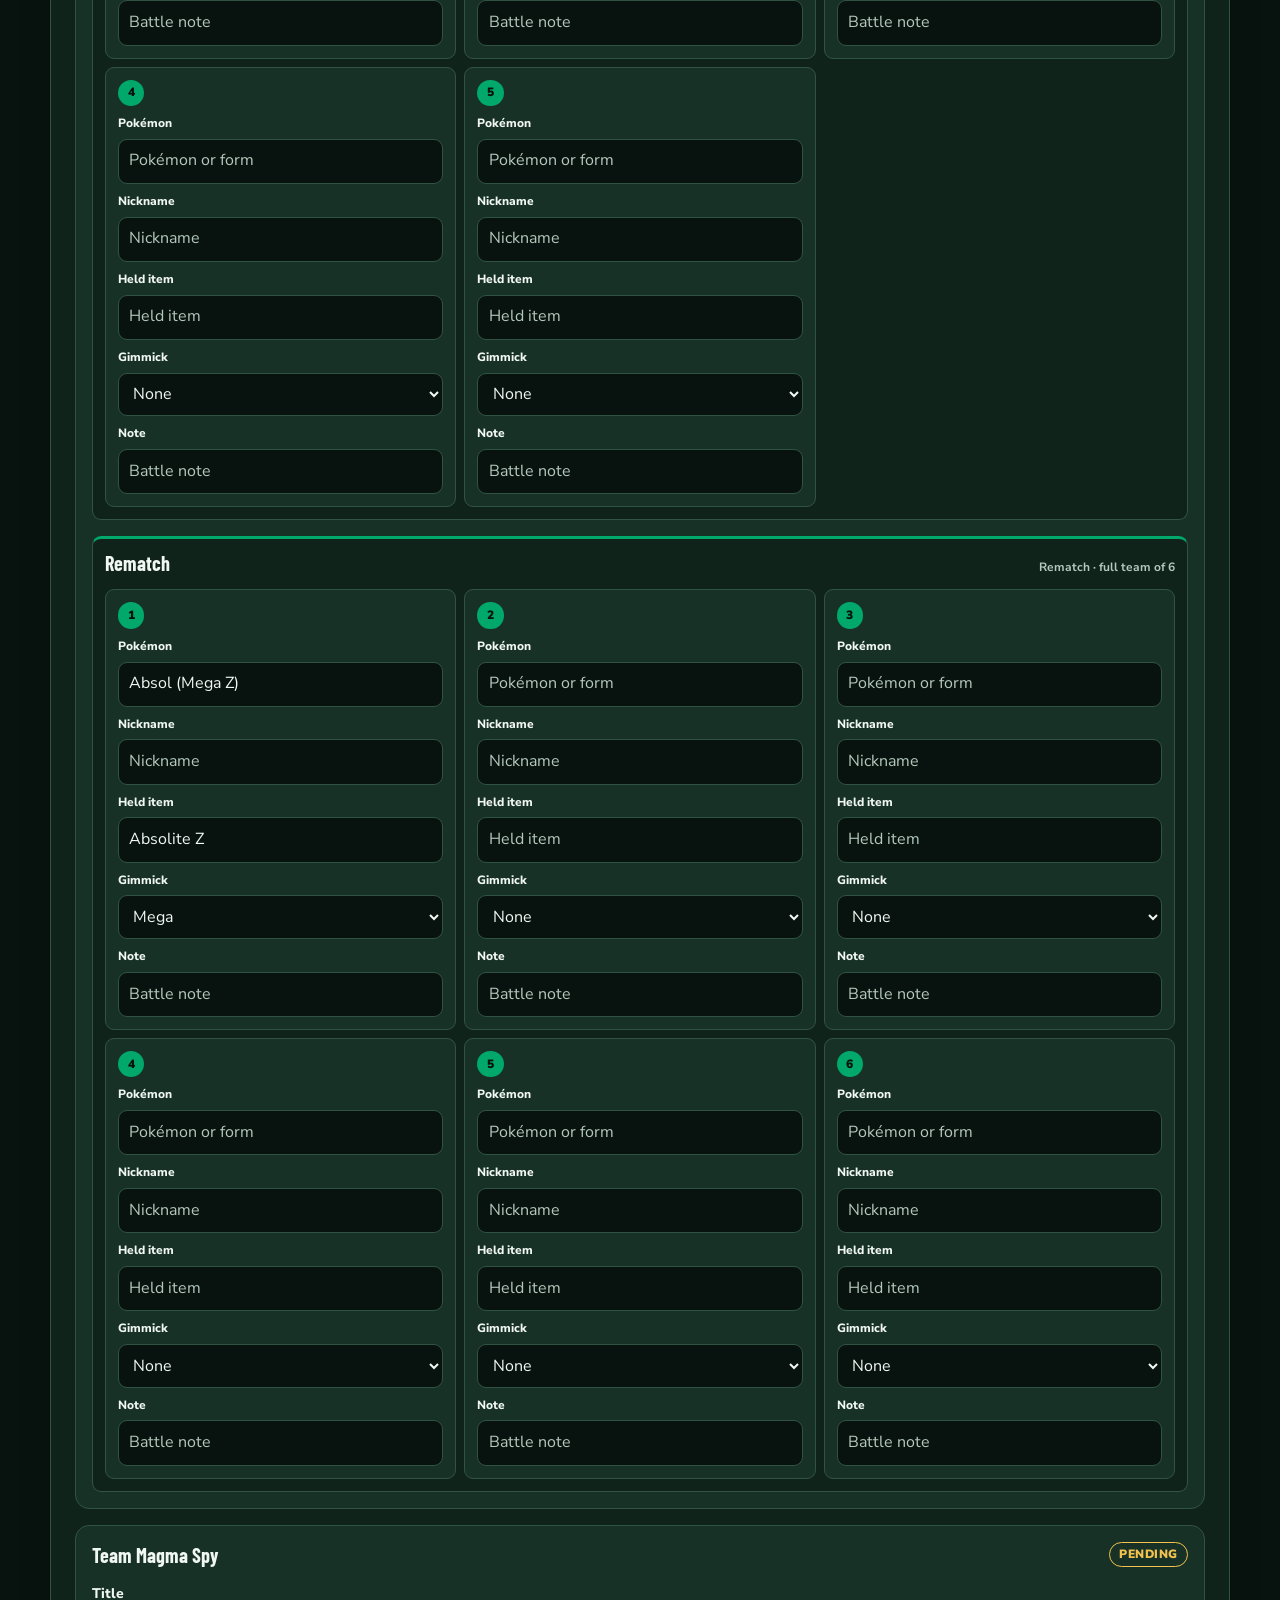
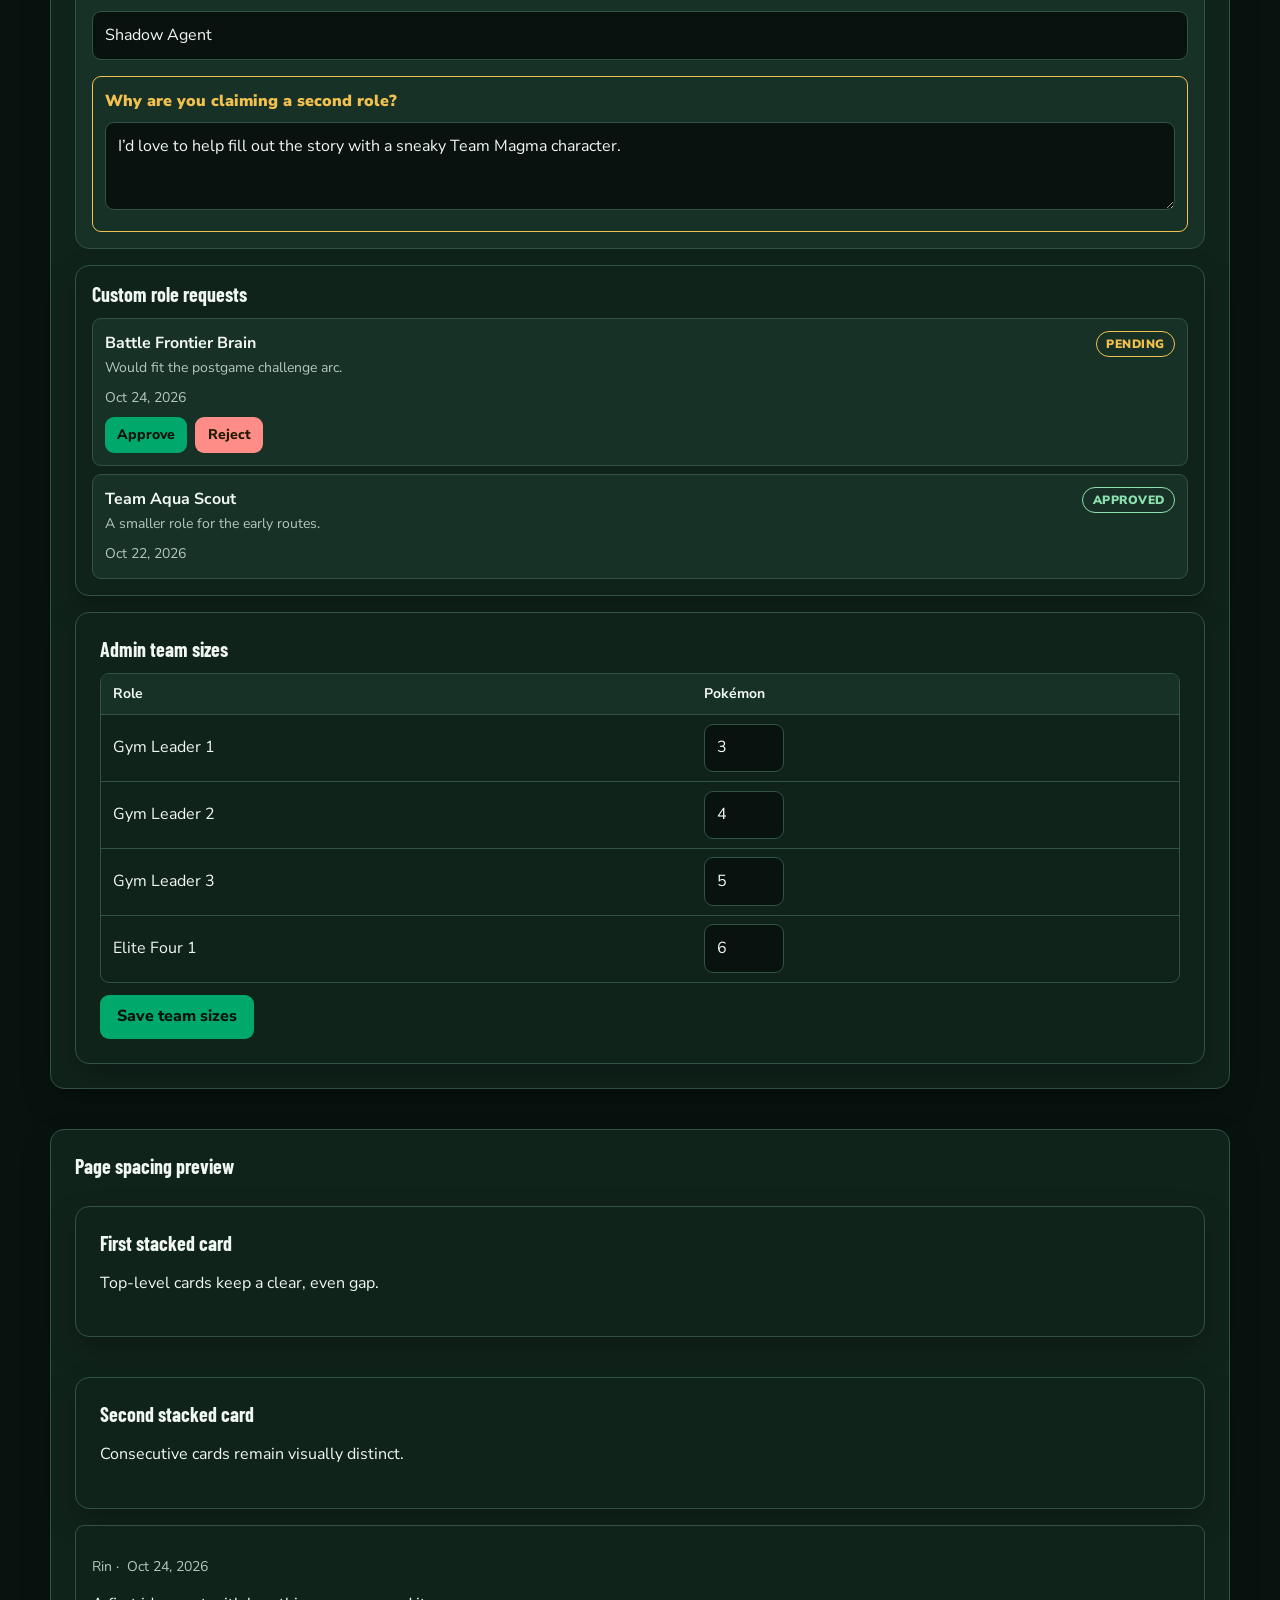
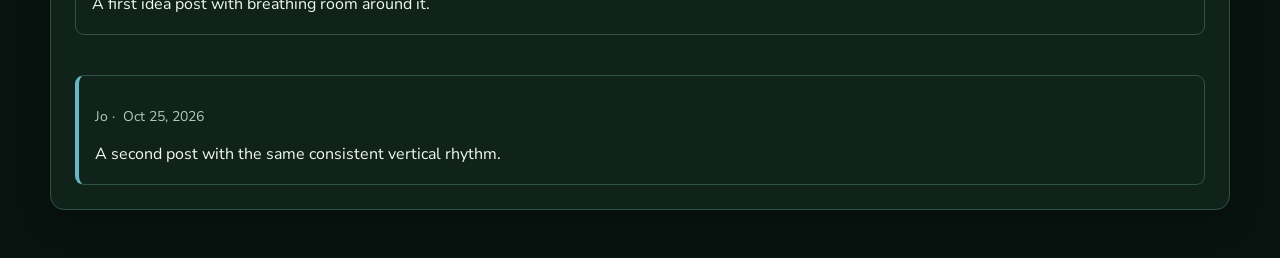
==== commit b495ef91: "Design v4 by Codex: role entries, first/rematch team sections, rich Pokémon slots, request cards, si" ====
--- a/design/preview.html
+++ b/design/preview.html
@@ -128,6 +128,60 @@
         </dialog>
       </section>
 
+      <section class="card stack" id="role-team-builder" aria-labelledby="role-team-title">
+        <div><h2 class="card-title" id="role-team-title">Role team builder</h2><p class="muted">Role details, battle teams, and requests are arranged for a narrow phone screen.</p></div>
+        <article class="role-entry">
+          <div class="role-entry-head"><strong>Elite Four 2</strong><span class="type-chip" data-type="Ghost">Ghost</span><span class="badge badge-approved">Approved</span></div>
+          <div class="field"><label for="role-title-ghost">Title</label><input id="role-title-ghost" value="Phantom Blade"></div>
+          <section class="team-section first" aria-labelledby="first-battle-title">
+            <div class="team-section-head"><h3 class="team-section-title" id="first-battle-title">First battle</h3><span class="team-size-note">First battle · 5 Pokémon</span></div>
+            <div class="team-grid">
+              <article class="poke-slot"><span class="poke-slot-num">1</span><div class="field"><label for="first-poke-1">Pokémon</label><input id="first-poke-1" value="Absol (Mega Z)"></div><div class="field"><label for="first-nick-1">Nickname</label><input id="first-nick-1" placeholder="Nickname"></div><div class="field"><label for="first-item-1">Held item</label><input id="first-item-1" value="Absolite Z"></div><div class="field"><label for="first-gimmick-1">Gimmick</label><select id="first-gimmick-1"><option>None</option><option selected>Mega</option><option>Z-Move</option><option>Dynamax</option><option>Tera</option></select></div><div class="field tera-field" hidden><label for="first-tera-1">Tera type</label><select id="first-tera-1"><option>Ghost</option></select></div><div class="field"><label for="first-note-1">Note</label><input id="first-note-1" placeholder="Battle note"></div></article>
+              <article class="poke-slot"><span class="poke-slot-num">2</span><div class="field"><label for="first-poke-2">Pokémon</label><input id="first-poke-2" placeholder="Pokémon or form"></div><div class="field"><label for="first-nick-2">Nickname</label><input id="first-nick-2" placeholder="Nickname"></div><div class="field"><label for="first-item-2">Held item</label><input id="first-item-2" placeholder="Held item"></div><div class="field"><label for="first-gimmick-2">Gimmick</label><select id="first-gimmick-2"><option selected>None</option><option>Mega</option><option>Z-Move</option><option>Dynamax</option><option>Tera</option></select></div><div class="field tera-field" hidden><label for="first-tera-2">Tera type</label><select id="first-tera-2"><option>Ghost</option></select></div><div class="field"><label for="first-note-2">Note</label><input id="first-note-2" placeholder="Battle note"></div></article>
+              <article class="poke-slot"><span class="poke-slot-num">3</span><div class="field"><label for="first-poke-3">Pokémon</label><input id="first-poke-3" placeholder="Pokémon or form"></div><div class="field"><label for="first-nick-3">Nickname</label><input id="first-nick-3" placeholder="Nickname"></div><div class="field"><label for="first-item-3">Held item</label><input id="first-item-3" placeholder="Held item"></div><div class="field"><label for="first-gimmick-3">Gimmick</label><select id="first-gimmick-3"><option selected>None</option><option>Mega</option><option>Z-Move</option><option>Dynamax</option><option>Tera</option></select></div><div class="field tera-field" hidden><label for="first-tera-3">Tera type</label><select id="first-tera-3"><option>Ghost</option></select></div><div class="field"><label for="first-note-3">Note</label><input id="first-note-3" placeholder="Battle note"></div></article>
+              <article class="poke-slot"><span class="poke-slot-num">4</span><div class="field"><label for="first-poke-4">Pokémon</label><input id="first-poke-4" placeholder="Pokémon or form"></div><div class="field"><label for="first-nick-4">Nickname</label><input id="first-nick-4" placeholder="Nickname"></div><div class="field"><label for="first-item-4">Held item</label><input id="first-item-4" placeholder="Held item"></div><div class="field"><label for="first-gimmick-4">Gimmick</label><select id="first-gimmick-4"><option selected>None</option><option>Mega</option><option>Z-Move</option><option>Dynamax</option><option>Tera</option></select></div><div class="field tera-field" hidden><label for="first-tera-4">Tera type</label><select id="first-tera-4"><option>Ghost</option></select></div><div class="field"><label for="first-note-4">Note</label><input id="first-note-4" placeholder="Battle note"></div></article>
+              <article class="poke-slot"><span class="poke-slot-num">5</span><div class="field"><label for="first-poke-5">Pokémon</label><input id="first-poke-5" placeholder="Pokémon or form"></div><div class="field"><label for="first-nick-5">Nickname</label><input id="first-nick-5" placeholder="Nickname"></div><div class="field"><label for="first-item-5">Held item</label><input id="first-item-5" placeholder="Held item"></div><div class="field"><label for="first-gimmick-5">Gimmick</label><select id="first-gimmick-5"><option selected>None</option><option>Mega</option><option>Z-Move</option><option>Dynamax</option><option>Tera</option></select></div><div class="field tera-field" hidden><label for="first-tera-5">Tera type</label><select id="first-tera-5"><option>Ghost</option></select></div><div class="field"><label for="first-note-5">Note</label><input id="first-note-5" placeholder="Battle note"></div></article>
+            </div>
+          </section>
+          <section class="team-section rematch" aria-labelledby="rematch-title">
+            <div class="team-section-head"><h3 class="team-section-title" id="rematch-title">Rematch</h3><span class="team-size-note">Rematch · full team of 6</span></div>
+            <div class="team-grid">
+              <article class="poke-slot"><span class="poke-slot-num">1</span><div class="field"><label for="rematch-poke-1">Pokémon</label><input id="rematch-poke-1" value="Absol (Mega Z)"></div><div class="field"><label for="rematch-nick-1">Nickname</label><input id="rematch-nick-1" placeholder="Nickname"></div><div class="field"><label for="rematch-item-1">Held item</label><input id="rematch-item-1" value="Absolite Z"></div><div class="field"><label for="rematch-gimmick-1">Gimmick</label><select id="rematch-gimmick-1"><option>None</option><option selected>Mega</option><option>Z-Move</option><option>Dynamax</option><option>Tera</option></select></div><div class="field tera-field" hidden><label for="rematch-tera-1">Tera type</label><select id="rematch-tera-1"><option>Ghost</option></select></div><div class="field"><label for="rematch-note-1">Note</label><input id="rematch-note-1" placeholder="Battle note"></div></article>
+              <article class="poke-slot"><span class="poke-slot-num">2</span><div class="field"><label for="rematch-poke-2">Pokémon</label><input id="rematch-poke-2" placeholder="Pokémon or form"></div><div class="field"><label for="rematch-nick-2">Nickname</label><input id="rematch-nick-2" placeholder="Nickname"></div><div class="field"><label for="rematch-item-2">Held item</label><input id="rematch-item-2" placeholder="Held item"></div><div class="field"><label for="rematch-gimmick-2">Gimmick</label><select id="rematch-gimmick-2"><option selected>None</option><option>Mega</option><option>Z-Move</option><option>Dynamax</option><option>Tera</option></select></div><div class="field tera-field" hidden><label for="rematch-tera-2">Tera type</label><select id="rematch-tera-2"><option>Ghost</option></select></div><div class="field"><label for="rematch-note-2">Note</label><input id="rematch-note-2" placeholder="Battle note"></div></article>
+              <article class="poke-slot"><span class="poke-slot-num">3</span><div class="field"><label for="rematch-poke-3">Pokémon</label><input id="rematch-poke-3" placeholder="Pokémon or form"></div><div class="field"><label for="rematch-nick-3">Nickname</label><input id="rematch-nick-3" placeholder="Nickname"></div><div class="field"><label for="rematch-item-3">Held item</label><input id="rematch-item-3" placeholder="Held item"></div><div class="field"><label for="rematch-gimmick-3">Gimmick</label><select id="rematch-gimmick-3"><option selected>None</option><option>Mega</option><option>Z-Move</option><option>Dynamax</option><option>Tera</option></select></div><div class="field tera-field" hidden><label for="rematch-tera-3">Tera type</label><select id="rematch-tera-3"><option>Ghost</option></select></div><div class="field"><label for="rematch-note-3">Note</label><input id="rematch-note-3" placeholder="Battle note"></div></article>
+              <article class="poke-slot"><span class="poke-slot-num">4</span><div class="field"><label for="rematch-poke-4">Pokémon</label><input id="rematch-poke-4" placeholder="Pokémon or form"></div><div class="field"><label for="rematch-nick-4">Nickname</label><input id="rematch-nick-4" placeholder="Nickname"></div><div class="field"><label for="rematch-item-4">Held item</label><input id="rematch-item-4" placeholder="Held item"></div><div class="field"><label for="rematch-gimmick-4">Gimmick</label><select id="rematch-gimmick-4"><option selected>None</option><option>Mega</option><option>Z-Move</option><option>Dynamax</option><option>Tera</option></select></div><div class="field tera-field" hidden><label for="rematch-tera-4">Tera type</label><select id="rematch-tera-4"><option>Ghost</option></select></div><div class="field"><label for="rematch-note-4">Note</label><input id="rematch-note-4" placeholder="Battle note"></div></article>
+              <article class="poke-slot"><span class="poke-slot-num">5</span><div class="field"><label for="rematch-poke-5">Pokémon</label><input id="rematch-poke-5" placeholder="Pokémon or form"></div><div class="field"><label for="rematch-nick-5">Nickname</label><input id="rematch-nick-5" placeholder="Nickname"></div><div class="field"><label for="rematch-item-5">Held item</label><input id="rematch-item-5" placeholder="Held item"></div><div class="field"><label for="rematch-gimmick-5">Gimmick</label><select id="rematch-gimmick-5"><option selected>None</option><option>Mega</option><option>Z-Move</option><option>Dynamax</option><option>Tera</option></select></div><div class="field tera-field" hidden><label for="rematch-tera-5">Tera type</label><select id="rematch-tera-5"><option>Ghost</option></select></div><div class="field"><label for="rematch-note-5">Note</label><input id="rematch-note-5" placeholder="Battle note"></div></article>
+              <article class="poke-slot"><span class="poke-slot-num">6</span><div class="field"><label for="rematch-poke-6">Pokémon</label><input id="rematch-poke-6" placeholder="Pokémon or form"></div><div class="field"><label for="rematch-nick-6">Nickname</label><input id="rematch-nick-6" placeholder="Nickname"></div><div class="field"><label for="rematch-item-6">Held item</label><input id="rematch-item-6" placeholder="Held item"></div><div class="field"><label for="rematch-gimmick-6">Gimmick</label><select id="rematch-gimmick-6"><option selected>None</option><option>Mega</option><option>Z-Move</option><option>Dynamax</option><option>Tera</option></select></div><div class="field tera-field" hidden><label for="rematch-tera-6">Tera type</label><select id="rematch-tera-6"><option>Ghost</option></select></div><div class="field"><label for="rematch-note-6">Note</label><input id="rematch-note-6" placeholder="Battle note"></div></article>
+            </div>
+          </section>
+        </article>
+
+        <article class="role-entry">
+          <div class="role-entry-head"><strong>Team Magma Spy</strong><span class="badge badge-pending">Pending</span></div>
+          <div class="field"><label for="role-title-spy">Title</label><input id="role-title-spy" value="Shadow Agent"></div>
+          <aside class="reason-box"><label for="second-role-reason">Why are you claiming a second role?</label><textarea id="second-role-reason">I’d love to help fill out the story with a sneaky Team Magma character.</textarea></aside>
+        </article>
+
+        <article class="request-card">
+          <h3 class="card-title">Custom role requests</h3>
+          <ul class="request-list">
+            <li class="request-item"><div><strong>Battle Frontier Brain</strong><span class="request-reason">Would fit the postgame challenge arc.</span></div><span class="badge badge-pending">Pending</span><time class="meta-date" datetime="2026-10-24">Oct 24, 2026</time><div class="admin-actions"><button class="btn btn-primary btn-small" type="button">Approve</button><button class="btn btn-danger btn-small" type="button">Reject</button></div></li>
+            <li class="request-item"><div><strong>Team Aqua Scout</strong><span class="request-reason">A smaller role for the early routes.</span></div><span class="badge badge-approved">Approved</span><time class="meta-date" datetime="2026-10-22">Oct 22, 2026</time></li>
+          </ul>
+        </article>
+
+        <article class="card">
+          <h3 class="card-title">Admin team sizes</h3>
+          <div class="size-table"><table><thead><tr><th>Role</th><th>Pokémon</th></tr></thead><tbody>
+            <tr><td>Gym Leader 1</td><td><input class="size-input" aria-label="Gym Leader 1 team size" type="number" min="1" max="6" value="3"></td></tr>
+            <tr><td>Gym Leader 2</td><td><input class="size-input" aria-label="Gym Leader 2 team size" type="number" min="1" max="6" value="4"></td></tr>
+            <tr><td>Gym Leader 3</td><td><input class="size-input" aria-label="Gym Leader 3 team size" type="number" min="1" max="6" value="5"></td></tr>
+            <tr><td>Elite Four 1</td><td><input class="size-input" aria-label="Elite Four 1 team size" type="number" min="1" max="6" value="6"></td></tr>
+          </tbody></table></div>
+          <button class="btn btn-primary" style="margin-top:var(--space-3)" type="button">Save team sizes</button>
+        </article>
+      </section>
+
       <section class="card stack" aria-labelledby="rhythm-title">
         <h2 class="card-title" id="rhythm-title">Page spacing preview</h2>
         <article class="card"><h3 class="card-title">First stacked card</h3><p>Top-level cards keep a clear, even gap.</p></article>
--- a/css/theme.css
+++ b/css/theme.css
@@ -203,6 +203,45 @@
 .slot-action { margin-top: var(--space-3); padding-top: var(--space-3); border-top: 1px solid var(--border); }
 .slot-action .btn { width: 100%; }
 
+/* Role claims and per-battle team editor */
+.role-entry { min-width: 0; padding: var(--space-4); border: 1px solid var(--border); border-radius: var(--radius); background: var(--surface-raised); }
+.role-entry-head { display: flex; flex-wrap: wrap; align-items: center; gap: var(--space-2); margin-bottom: var(--space-4); }
+.role-entry-head strong { margin-right: auto; font: 700 var(--text-lg)/1.2 var(--font-display); }
+.role-entry > .field { margin-bottom: var(--space-4); }
+.team-section { min-width: 0; margin-top: var(--space-4); padding: var(--space-3); border: 1px solid var(--border); border-top: 3px solid var(--emerald); border-radius: var(--radius-small); background: var(--surface); }
+.team-section.first { border-top-color: var(--gold); }
+.team-section.rematch { border-top-color: var(--emerald); }
+.team-section-title { margin: 0; font: 700 var(--text-lg)/1.2 var(--font-display); }
+.team-size-note { color: var(--muted); font-size: var(--text-xs); font-weight: 700; }
+.team-section-head { display: flex; flex-wrap: wrap; align-items: baseline; justify-content: space-between; gap: var(--space-1) var(--space-3); margin-bottom: var(--space-3); }
+.team-section .team-grid { grid-template-columns: minmax(0, 1fr); gap: var(--space-2); }
+.poke-slot { display: grid; grid-template-columns: minmax(0, 1fr); gap: var(--space-2); min-width: 0; padding: var(--space-3); border: 1px solid var(--border); border-radius: var(--radius-small); background: var(--surface-raised); }
+.poke-slot-num { display: inline-grid; width: 1.65rem; height: 1.65rem; place-items: center; border-radius: 50%; background: var(--emerald); color: var(--emerald-ink); font-size: var(--text-xs); font-weight: 900; }
+.poke-slot .field { min-width: 0; }
+.poke-slot .field label { font-size: var(--text-xs); }
+.poke-slot input, .poke-slot select { min-height: 42px; padding: .55rem .65rem; }
+.poke-slot .tera-field[hidden] { display: none; }
+.request-card { min-width: 0; padding: var(--space-4); border: 1px solid var(--border); border-radius: var(--radius); background: var(--surface); box-shadow: var(--shadow); }
+.request-list { display: grid; gap: var(--space-2); margin: 0; padding: 0; list-style: none; }
+.request-item { display: grid; grid-template-columns: minmax(0, 1fr) auto; align-items: start; gap: var(--space-2) var(--space-3); padding: var(--space-3); border: 1px solid var(--border); border-radius: var(--radius-small); background: var(--surface-raised); }
+.request-item > div { min-width: 0; }
+.request-item .request-reason { display: block; color: var(--muted); font-size: var(--text-sm); }
+.request-item .meta-date { grid-column: 1 / -1; }
+.request-item .admin-actions { grid-column: 1 / -1; }
+.size-table { width: 100%; overflow-x: auto; border: 1px solid var(--border); border-radius: var(--radius-small); }
+.size-table table { width: 100%; min-width: 360px; border-collapse: collapse; }
+.size-table th, .size-table td { padding: .55rem .75rem; border-bottom: 1px solid var(--border); text-align: left; }
+.size-table th { background: var(--surface-raised); font-size: var(--text-sm); }
+.size-table tr:last-child td { border-bottom: 0; }
+.size-input { width: 5rem; min-height: 40px; }
+.reason-box { padding: var(--space-3); border: 1px solid var(--gold); border-radius: var(--radius-small); background: var(--surface-raised); }
+.reason-box > label { display: block; margin-bottom: var(--space-2); color: var(--gold); font-weight: 900; }
+.reason-box textarea { min-height: 88px; }
+@media (min-width: 760px) {
+  .team-section .team-grid { grid-template-columns: repeat(3, minmax(0, 1fr)); }
+  .poke-slot { padding: var(--space-3); }
+}
+
 @media (max-width: 520px) {
   dialog.sheet { position: fixed; inset: auto 0 0; width: 100%; max-width: none; max-height: 88vh; margin: 0; border-radius: var(--radius) var(--radius) 0 0; }
 }
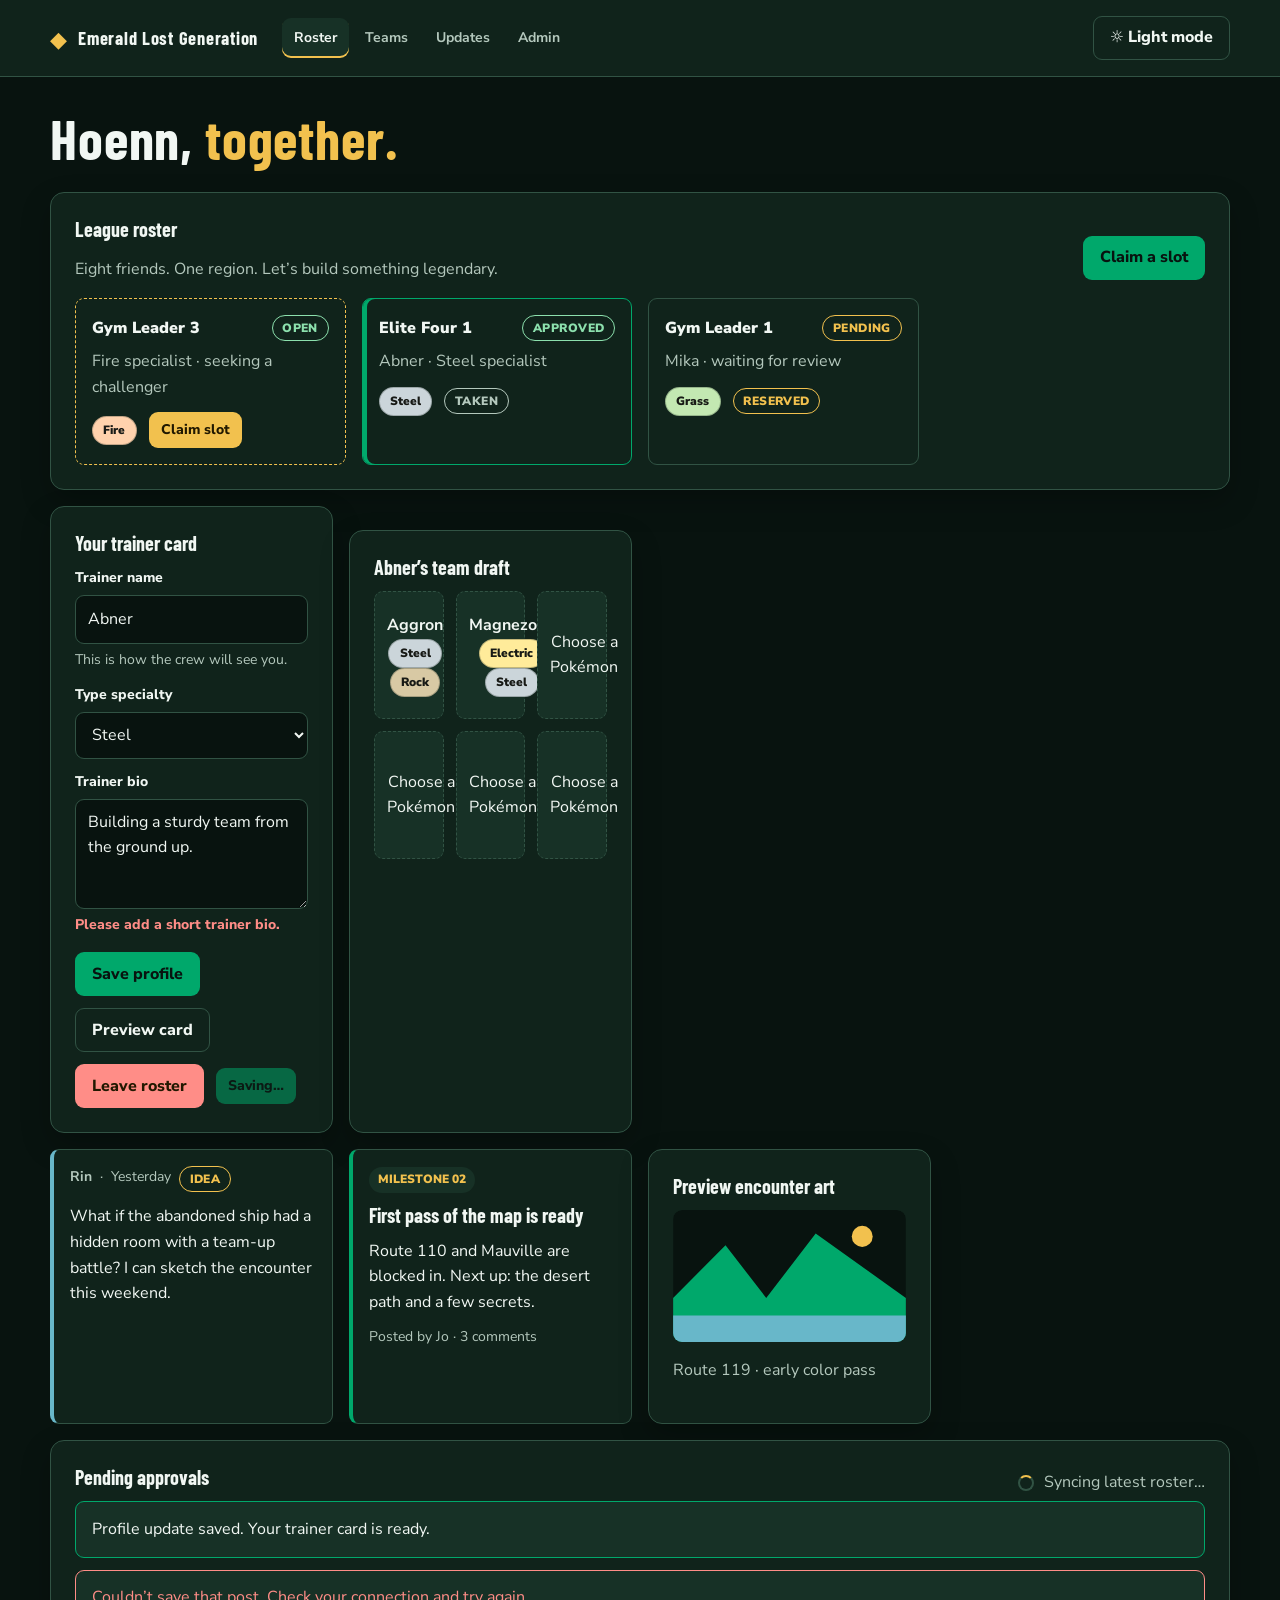
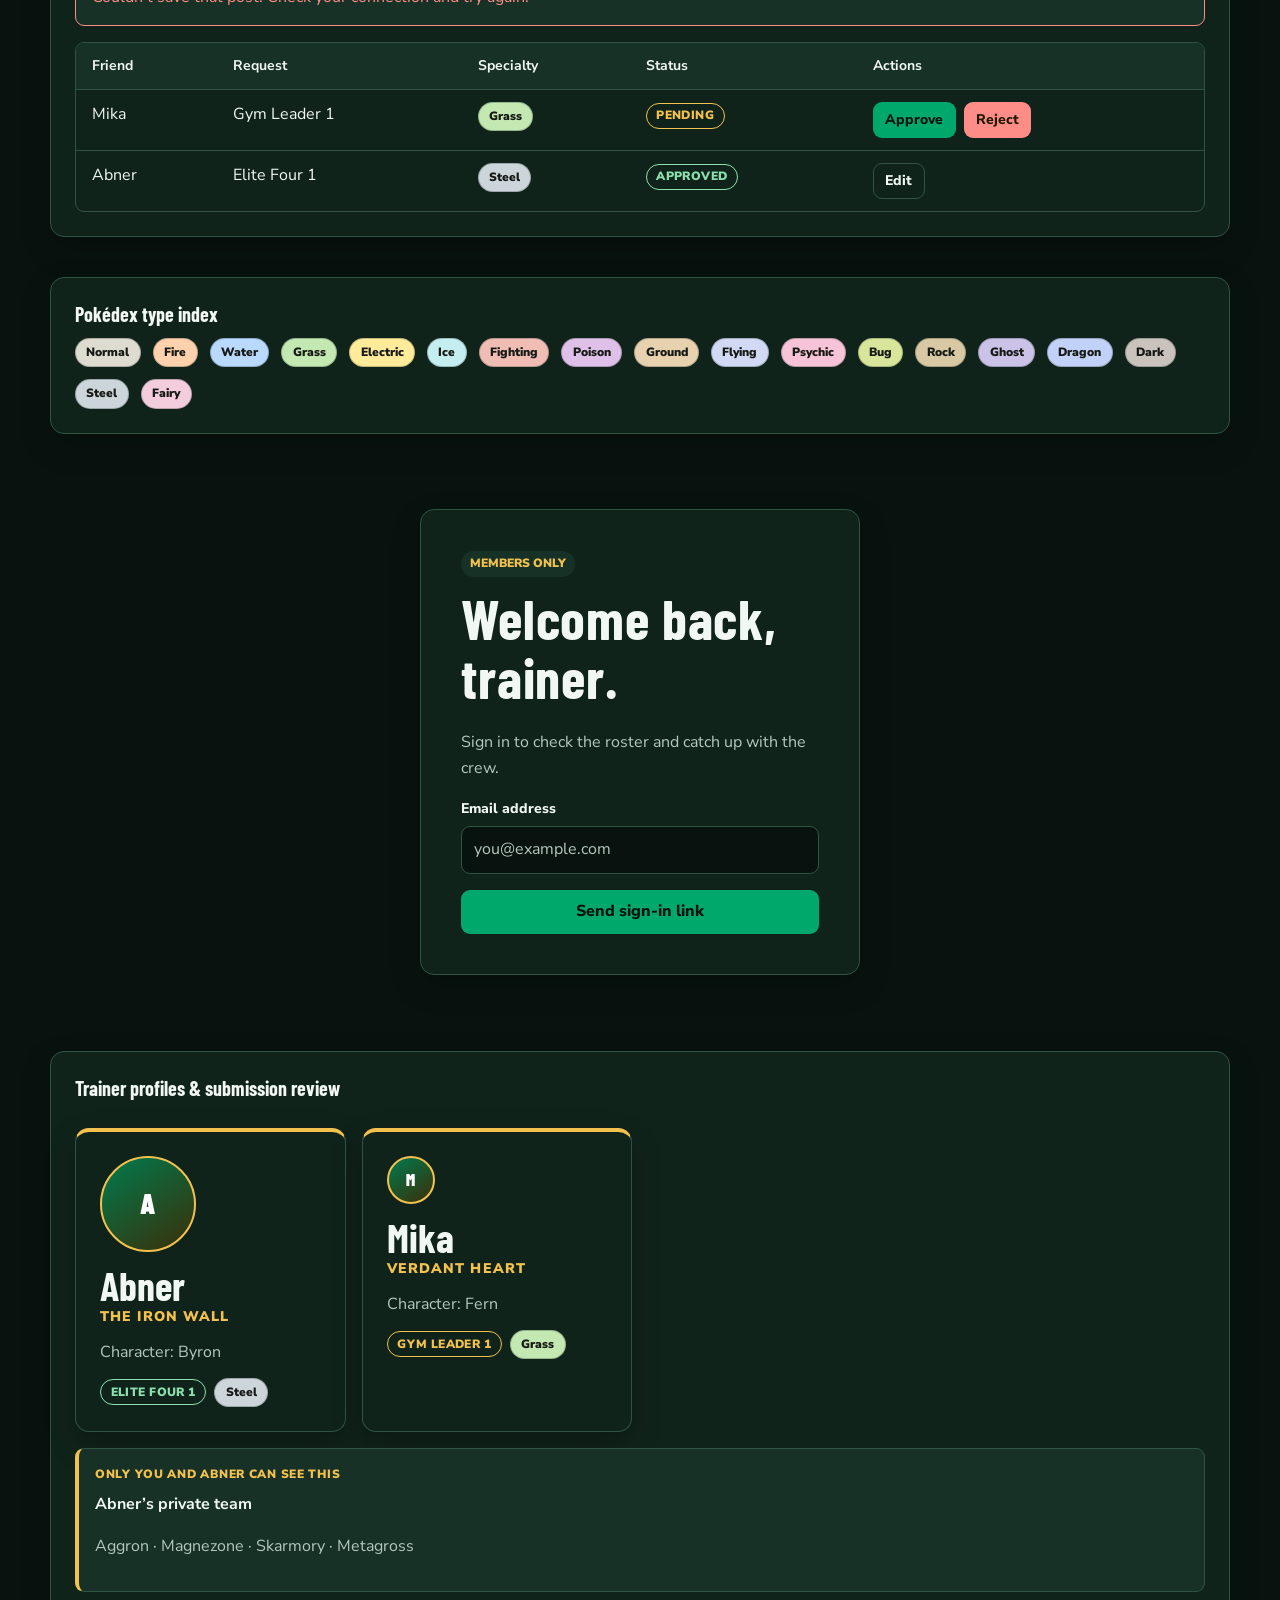
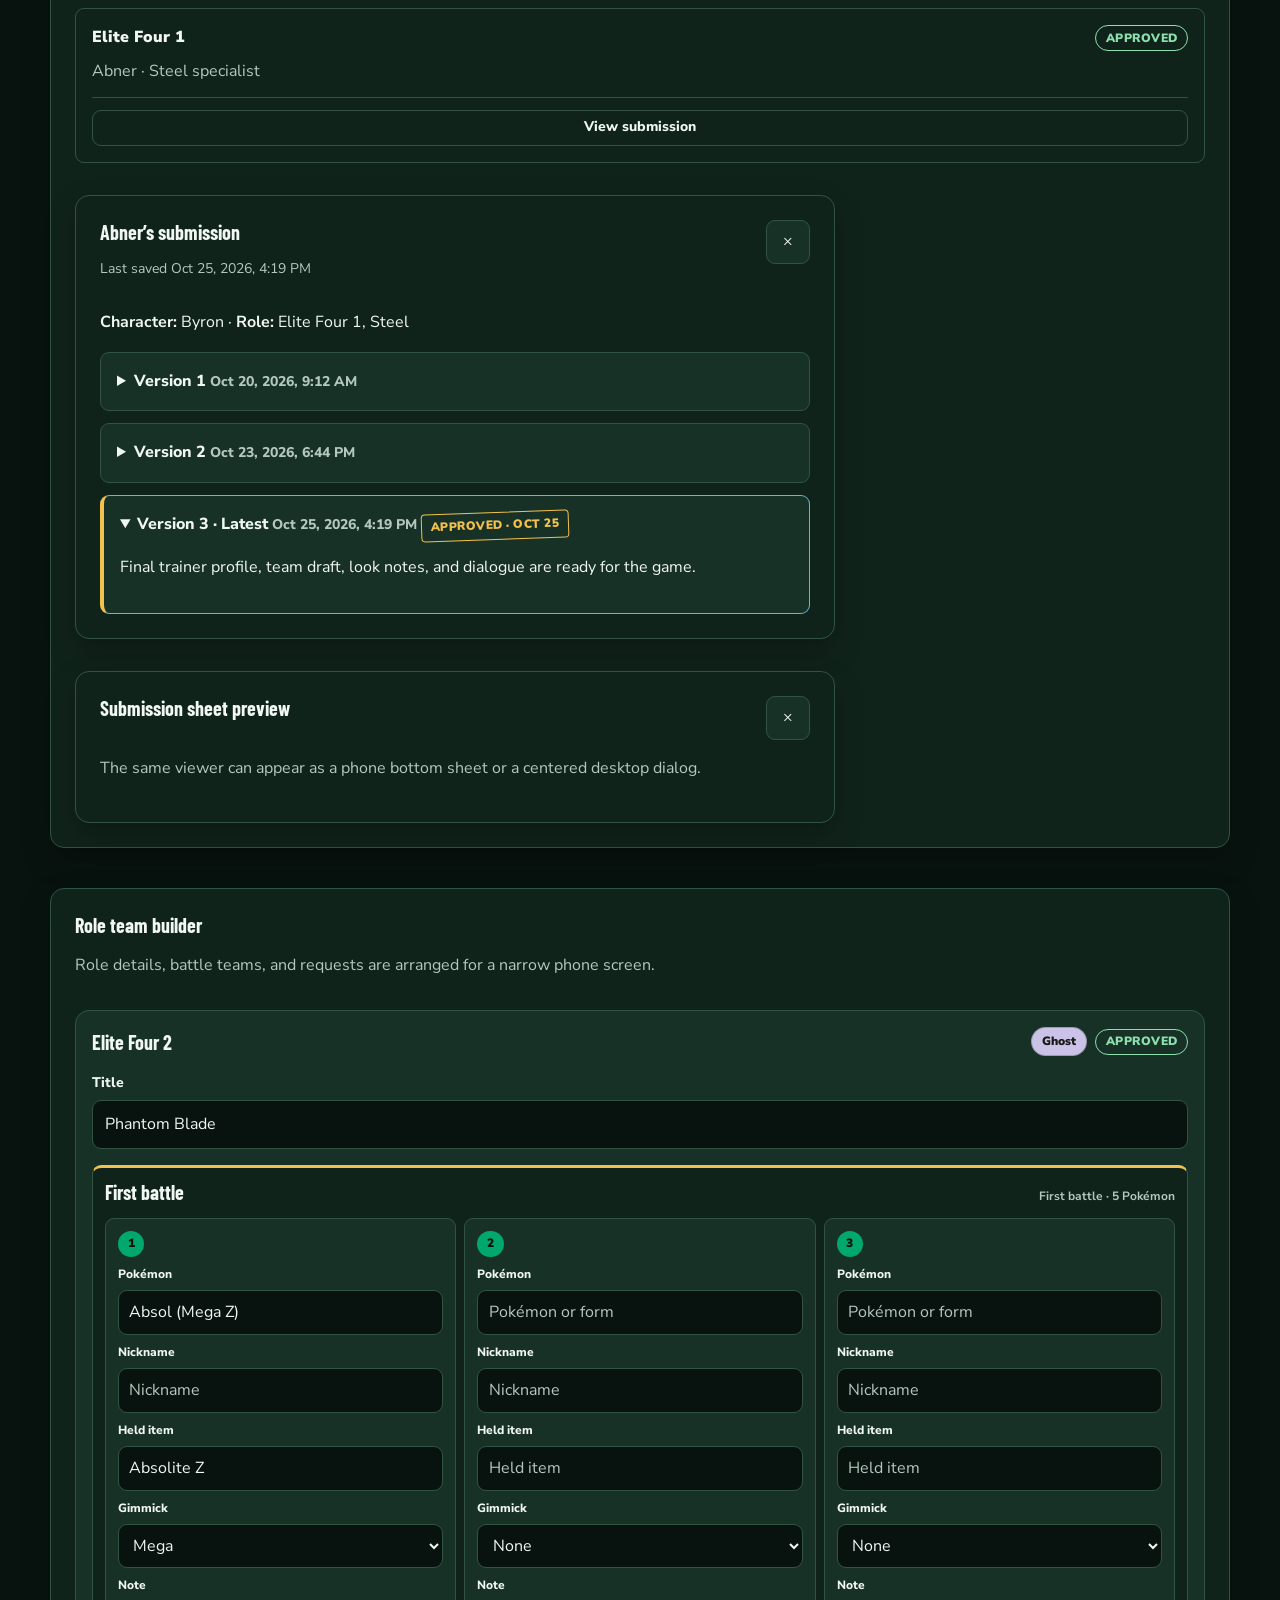
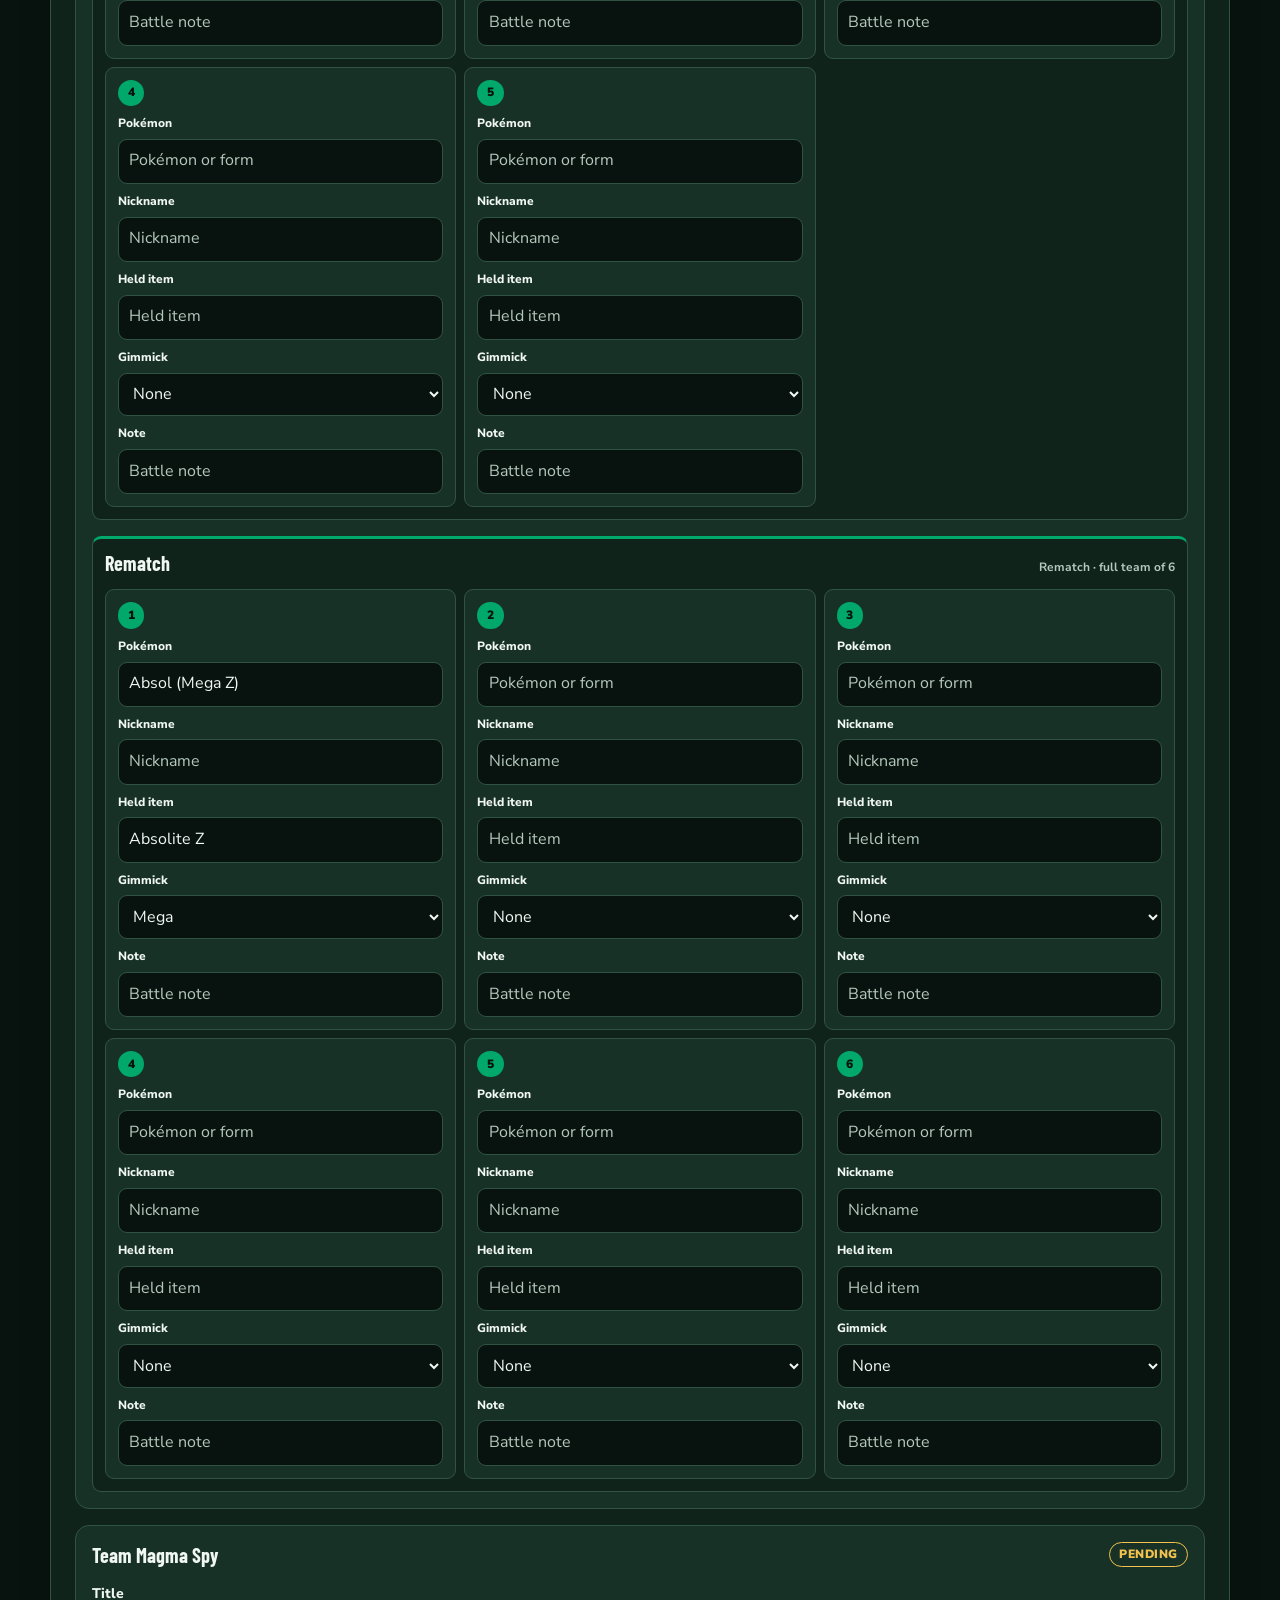
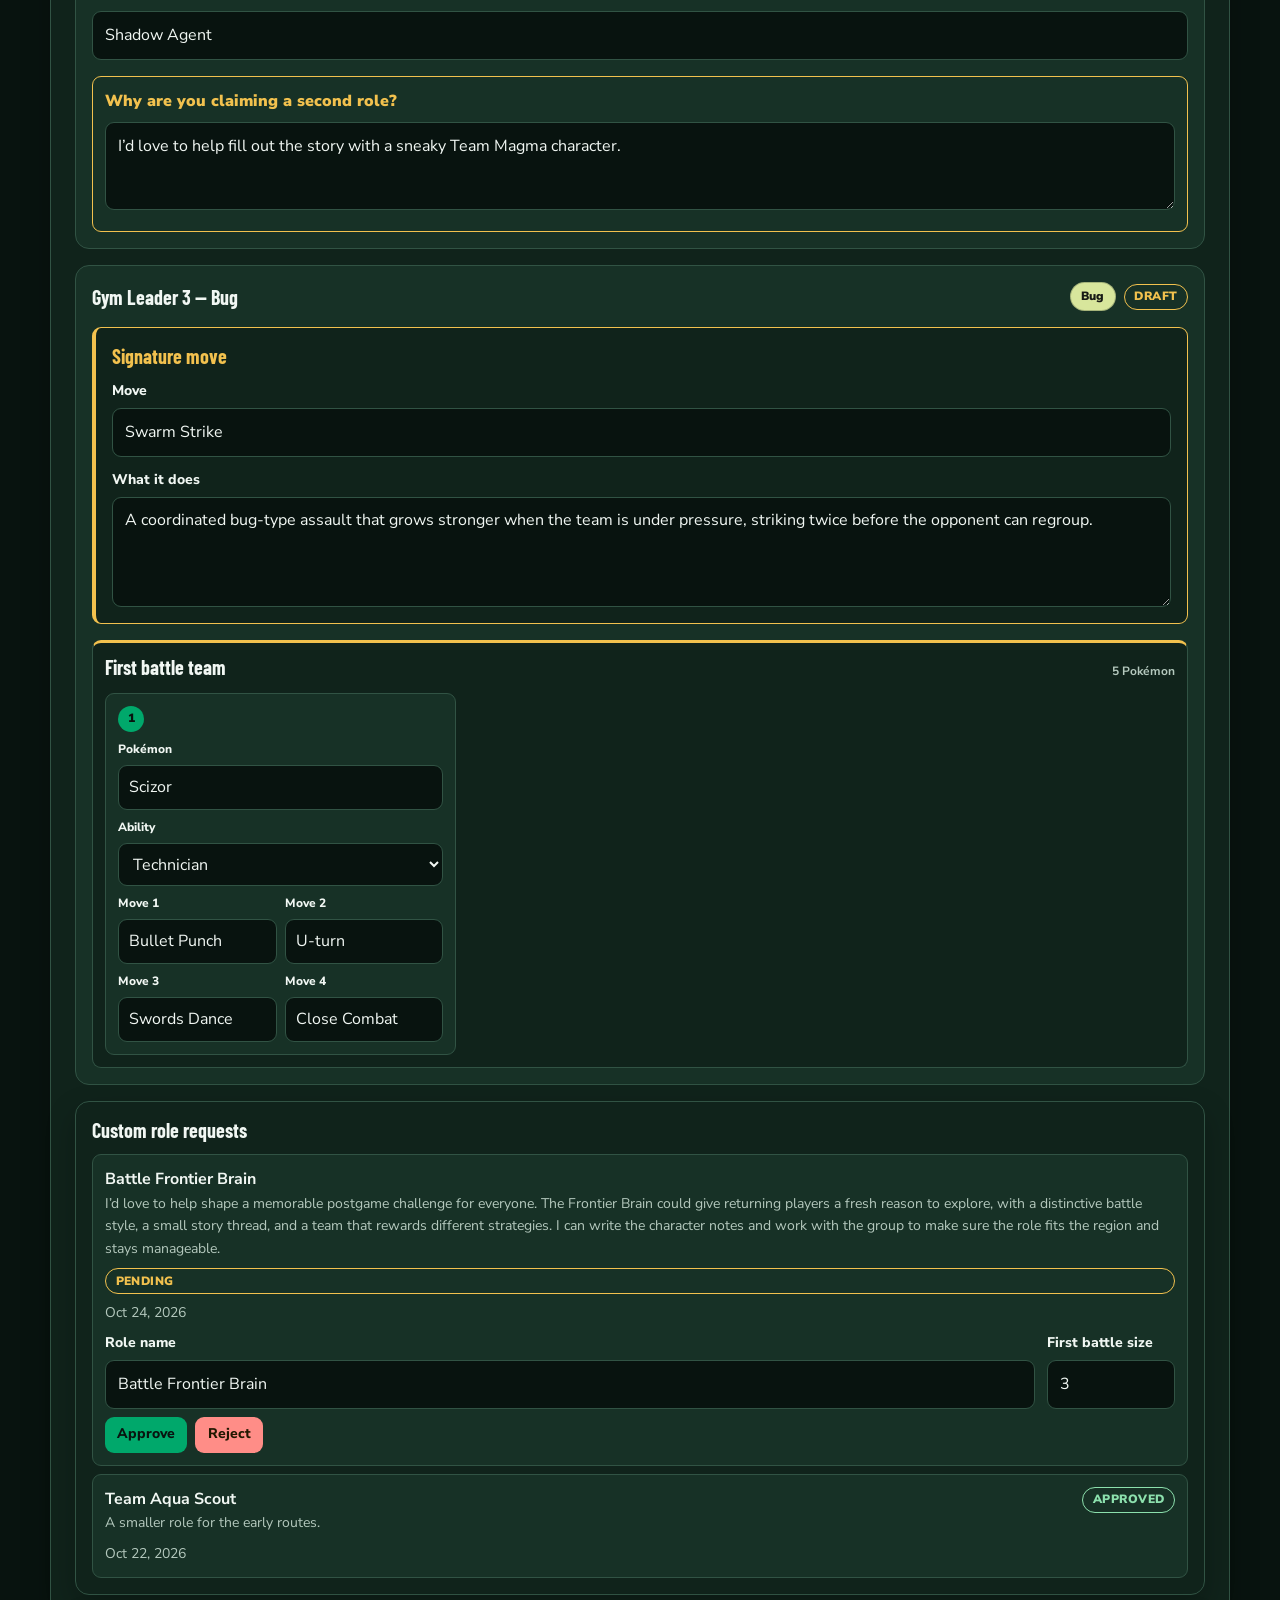
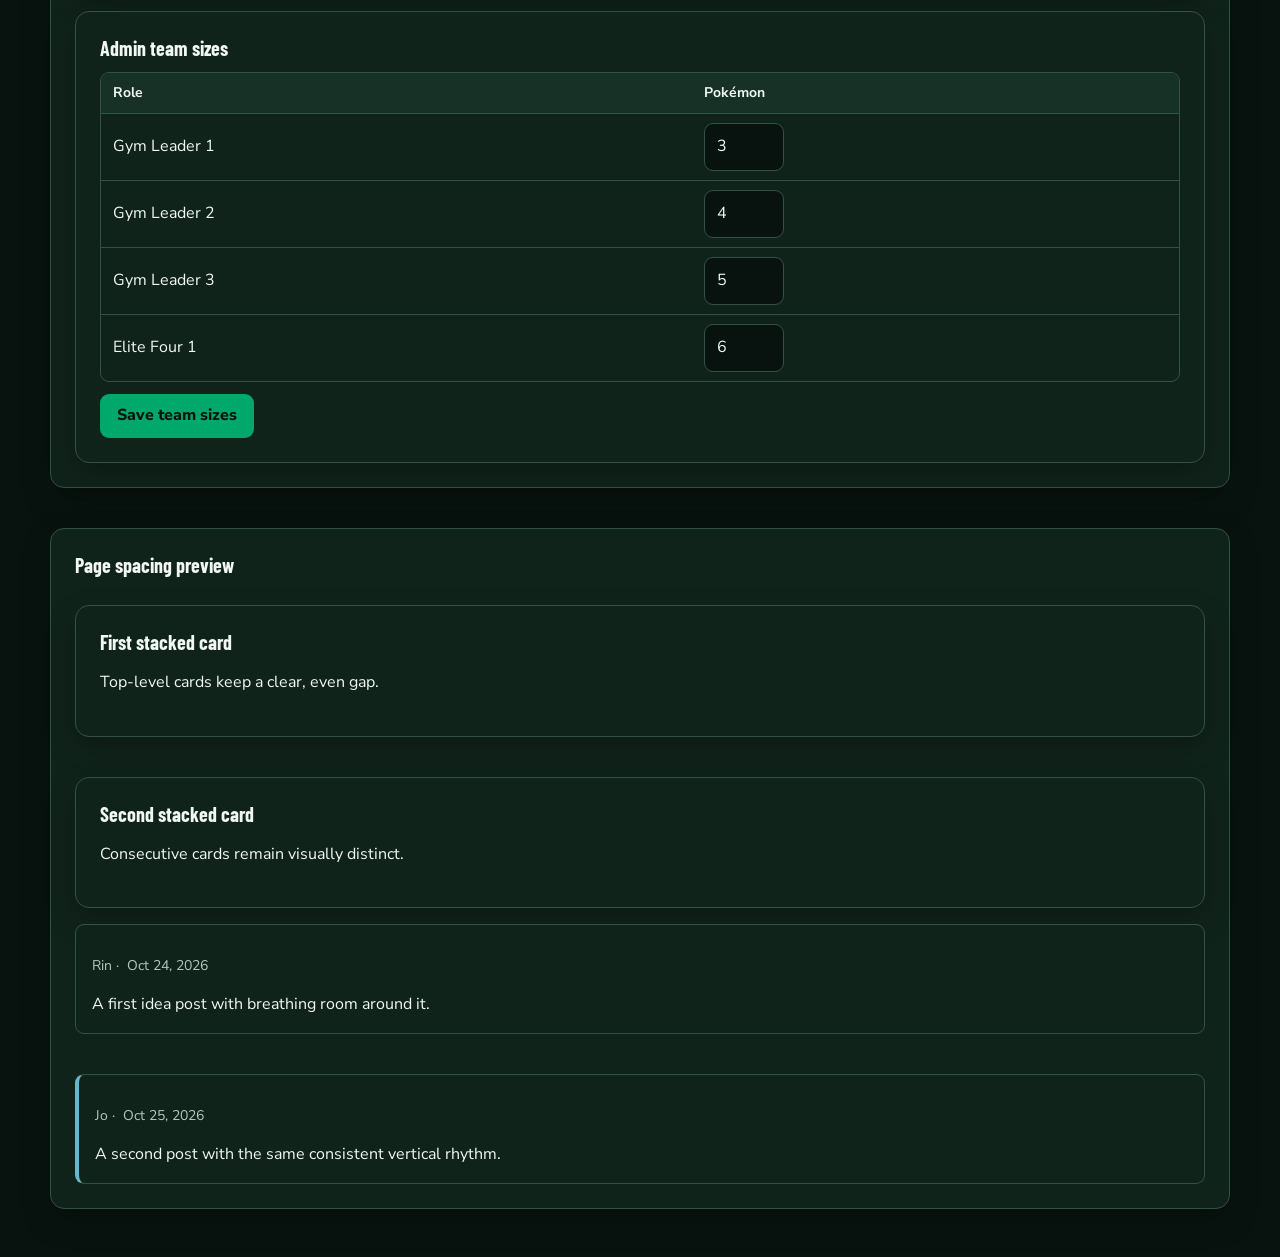
==== commit 8061a80e: "Design v6 by Codex: fix admin request box layout, ability + 4-move grid, Gym signature move callout" ====
--- a/design/preview.html
+++ b/design/preview.html
@@ -162,10 +162,35 @@
           <aside class="reason-box"><label for="second-role-reason">Why are you claiming a second role?</label><textarea id="second-role-reason">I’d love to help fill out the story with a sneaky Team Magma character.</textarea></aside>
         </article>
 
+        <article class="role-entry">
+          <div class="role-entry-head"><strong>Gym Leader 3 — Bug</strong><span class="type-chip" data-type="Bug">Bug</span><span class="badge badge-pending">Draft</span></div>
+          <aside class="signature-move" aria-labelledby="signature-title-bug">
+            <h3 class="signature-title" id="signature-title-bug">Signature move</h3>
+            <div class="field"><label for="signature-move-bug">Move</label><input id="signature-move-bug" value="Swarm Strike"></div>
+            <div class="field"><label for="signature-effect-bug">What it does</label><textarea id="signature-effect-bug">A coordinated bug-type assault that grows stronger when the team is under pressure, striking twice before the opponent can regroup.</textarea></div>
+          </aside>
+          <section class="team-section first" aria-labelledby="bug-team-title">
+            <div class="team-section-head"><h3 class="team-section-title" id="bug-team-title">First battle team</h3><span class="team-size-note">5 Pokémon</span></div>
+            <div class="team-grid">
+              <article class="poke-slot">
+                <span class="poke-slot-num">1</span>
+                <div class="field"><label for="bug-poke-1">Pokémon</label><input id="bug-poke-1" value="Scizor"></div>
+                <div class="field"><label for="bug-ability-1">Ability</label><select id="bug-ability-1"><option>Swarm</option><option selected>Technician</option><option>Light Metal</option></select></div>
+                <div class="moves-grid" aria-label="Scizor moves">
+                  <div class="field"><label for="bug-move-1">Move 1</label><input id="bug-move-1" value="Bullet Punch"></div>
+                  <div class="field"><label for="bug-move-2">Move 2</label><input id="bug-move-2" value="U-turn"></div>
+                  <div class="field"><label for="bug-move-3">Move 3</label><input id="bug-move-3" value="Swords Dance"></div>
+                  <div class="field"><label for="bug-move-4">Move 4</label><input id="bug-move-4" value="Close Combat"></div>
+                </div>
+              </article>
+            </div>
+          </section>
+        </article>
+
         <article class="request-card">
           <h3 class="card-title">Custom role requests</h3>
           <ul class="request-list">
-            <li class="request-item"><div><strong>Battle Frontier Brain</strong><span class="request-reason">Would fit the postgame challenge arc.</span></div><span class="badge badge-pending">Pending</span><time class="meta-date" datetime="2026-10-24">Oct 24, 2026</time><div class="admin-actions"><button class="btn btn-primary btn-small" type="button">Approve</button><button class="btn btn-danger btn-small" type="button">Reject</button></div></li>
+            <li class="request-item stack"><div><strong>Battle Frontier Brain</strong><span class="request-reason">I’d love to help shape a memorable postgame challenge for everyone. The Frontier Brain could give returning players a fresh reason to explore, with a distinctive battle style, a small story thread, and a team that rewards different strategies. I can write the character notes and work with the group to make sure the role fits the region and stays manageable.</span></div><span class="badge badge-pending">Pending</span><time class="meta-date" datetime="2026-10-24">Oct 24, 2026</time><div class="row"><div class="field"><label for="request-role-name">Role name</label><input id="request-role-name" value="Battle Frontier Brain"></div><div class="field"><label for="request-team-size">First battle size</label><input id="request-team-size" type="number" min="1" max="6" value="3"></div></div><div class="admin-actions"><button class="btn btn-primary btn-small" type="button">Approve</button><button class="btn btn-danger btn-small" type="button">Reject</button></div></li>
             <li class="request-item"><div><strong>Team Aqua Scout</strong><span class="request-reason">A smaller role for the early routes.</span></div><span class="badge badge-approved">Approved</span><time class="meta-date" datetime="2026-10-22">Oct 22, 2026</time></li>
           </ul>
         </article>
--- a/css/theme.css
+++ b/css/theme.css
@@ -220,14 +220,25 @@
 .poke-slot .field { min-width: 0; }
 .poke-slot .field label { font-size: var(--text-xs); }
 .poke-slot input, .poke-slot select { min-height: 42px; padding: .55rem .65rem; }
+.moves-grid { display: grid; grid-template-columns: minmax(0, 1fr); gap: var(--space-2); min-width: 0; }
+.signature-move { min-width: 0; margin: var(--space-4) 0; padding: var(--space-4); border: 1px solid var(--gold); border-inline-start: 4px solid var(--gold); border-radius: var(--radius-small); background: var(--surface); }
+.signature-title { margin: 0 0 var(--space-3); color: var(--gold); font: 700 var(--text-lg)/1.2 var(--font-display); }
+.signature-move > .field + .field { margin-top: var(--space-3); }
 .poke-slot .tera-field[hidden] { display: none; }
 .request-card { min-width: 0; padding: var(--space-4); border: 1px solid var(--border); border-radius: var(--radius); background: var(--surface); box-shadow: var(--shadow); }
 .request-list { display: grid; gap: var(--space-2); margin: 0; padding: 0; list-style: none; }
 .request-item { display: grid; grid-template-columns: minmax(0, 1fr) auto; align-items: start; gap: var(--space-2) var(--space-3); padding: var(--space-3); border: 1px solid var(--border); border-radius: var(--radius-small); background: var(--surface-raised); }
+.request-item.stack > * { grid-column: 1 / -1; min-width: 0; }
+.request-item.stack > .row { align-items: end; }
+.request-item.stack > .row > .field:first-child { flex: 1 1 220px; }
+.request-item.stack > .row > .field:last-child { flex: 0 1 8rem; }
 .request-item > div { min-width: 0; }
 .request-item .request-reason { display: block; color: var(--muted); font-size: var(--text-sm); }
 .request-item .meta-date { grid-column: 1 / -1; }
 .request-item .admin-actions { grid-column: 1 / -1; }
+@media (min-width: 340px) {
+  .moves-grid { grid-template-columns: repeat(2, minmax(0, 1fr)); }
+}
 .size-table { width: 100%; overflow-x: auto; border: 1px solid var(--border); border-radius: var(--radius-small); }
 .size-table table { width: 100%; min-width: 360px; border-collapse: collapse; }
 .size-table th, .size-table td { padding: .55rem .75rem; border-bottom: 1px solid var(--border); text-align: left; }
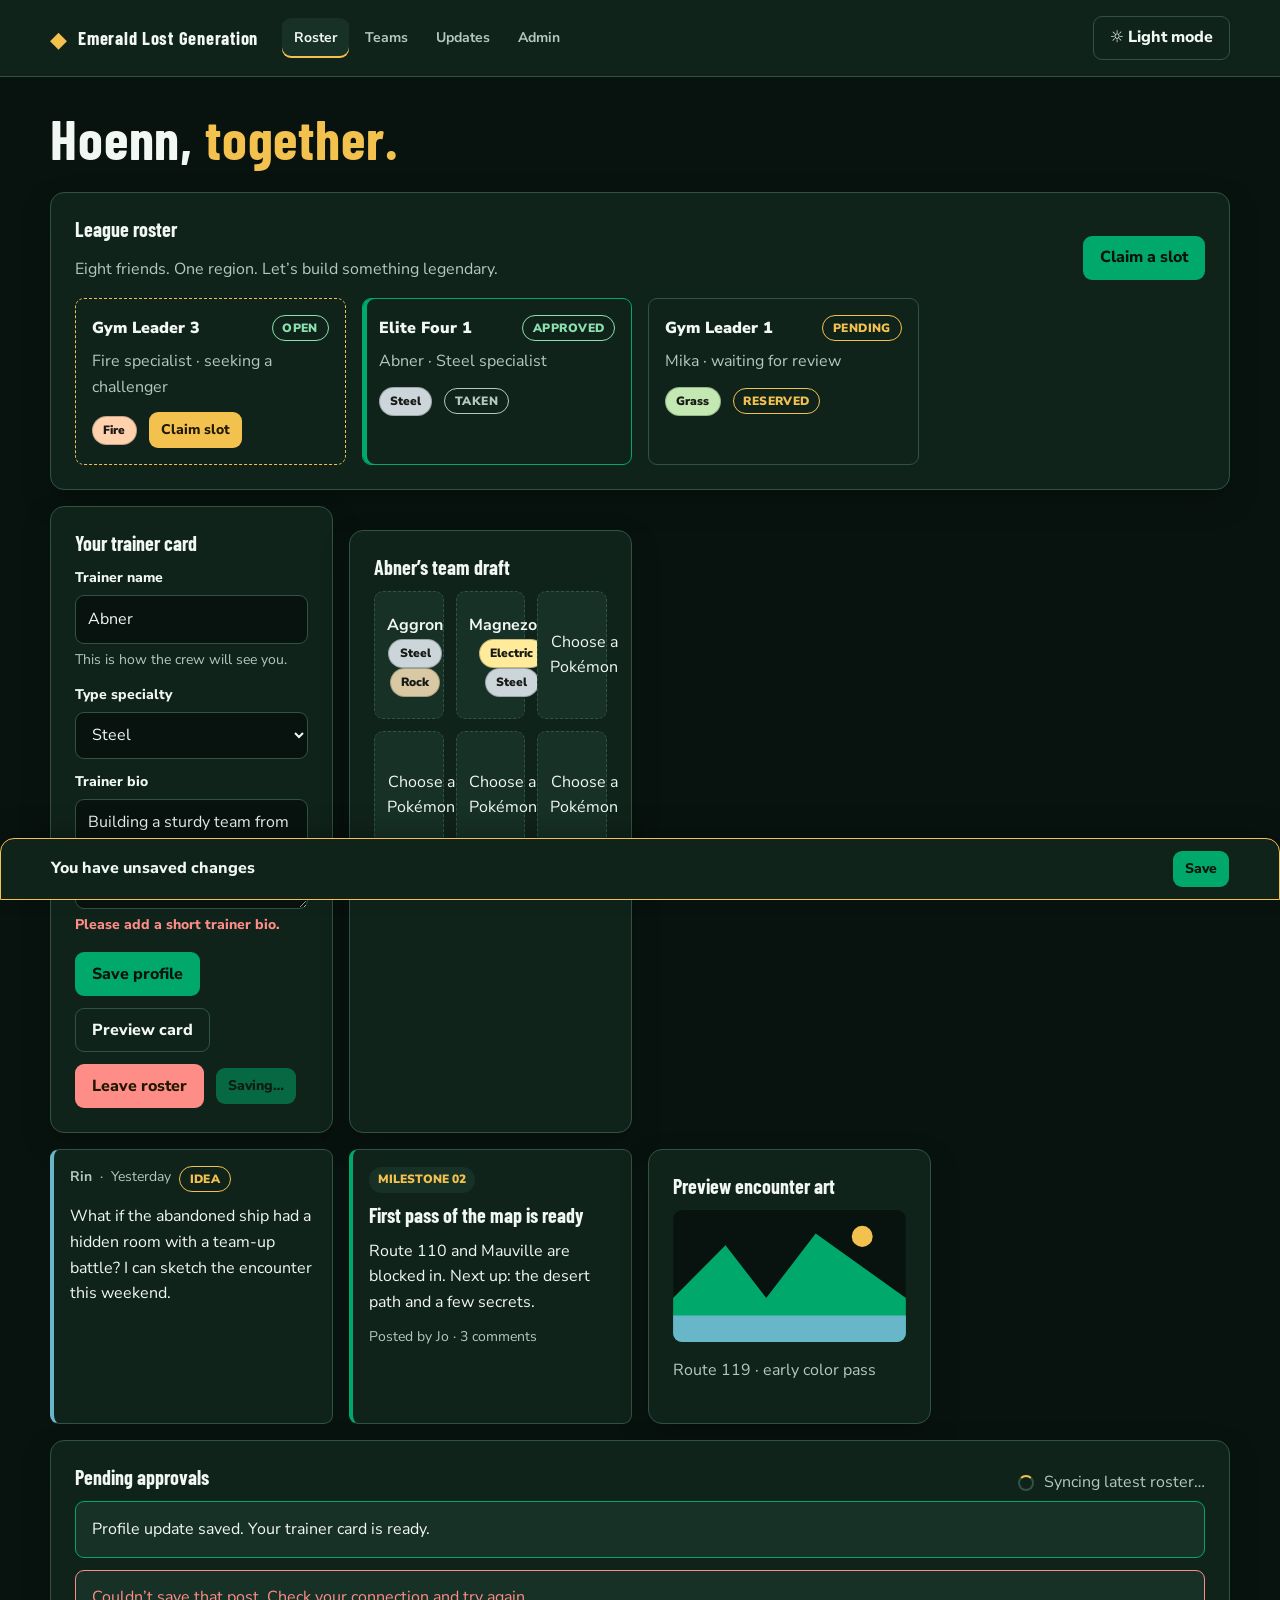
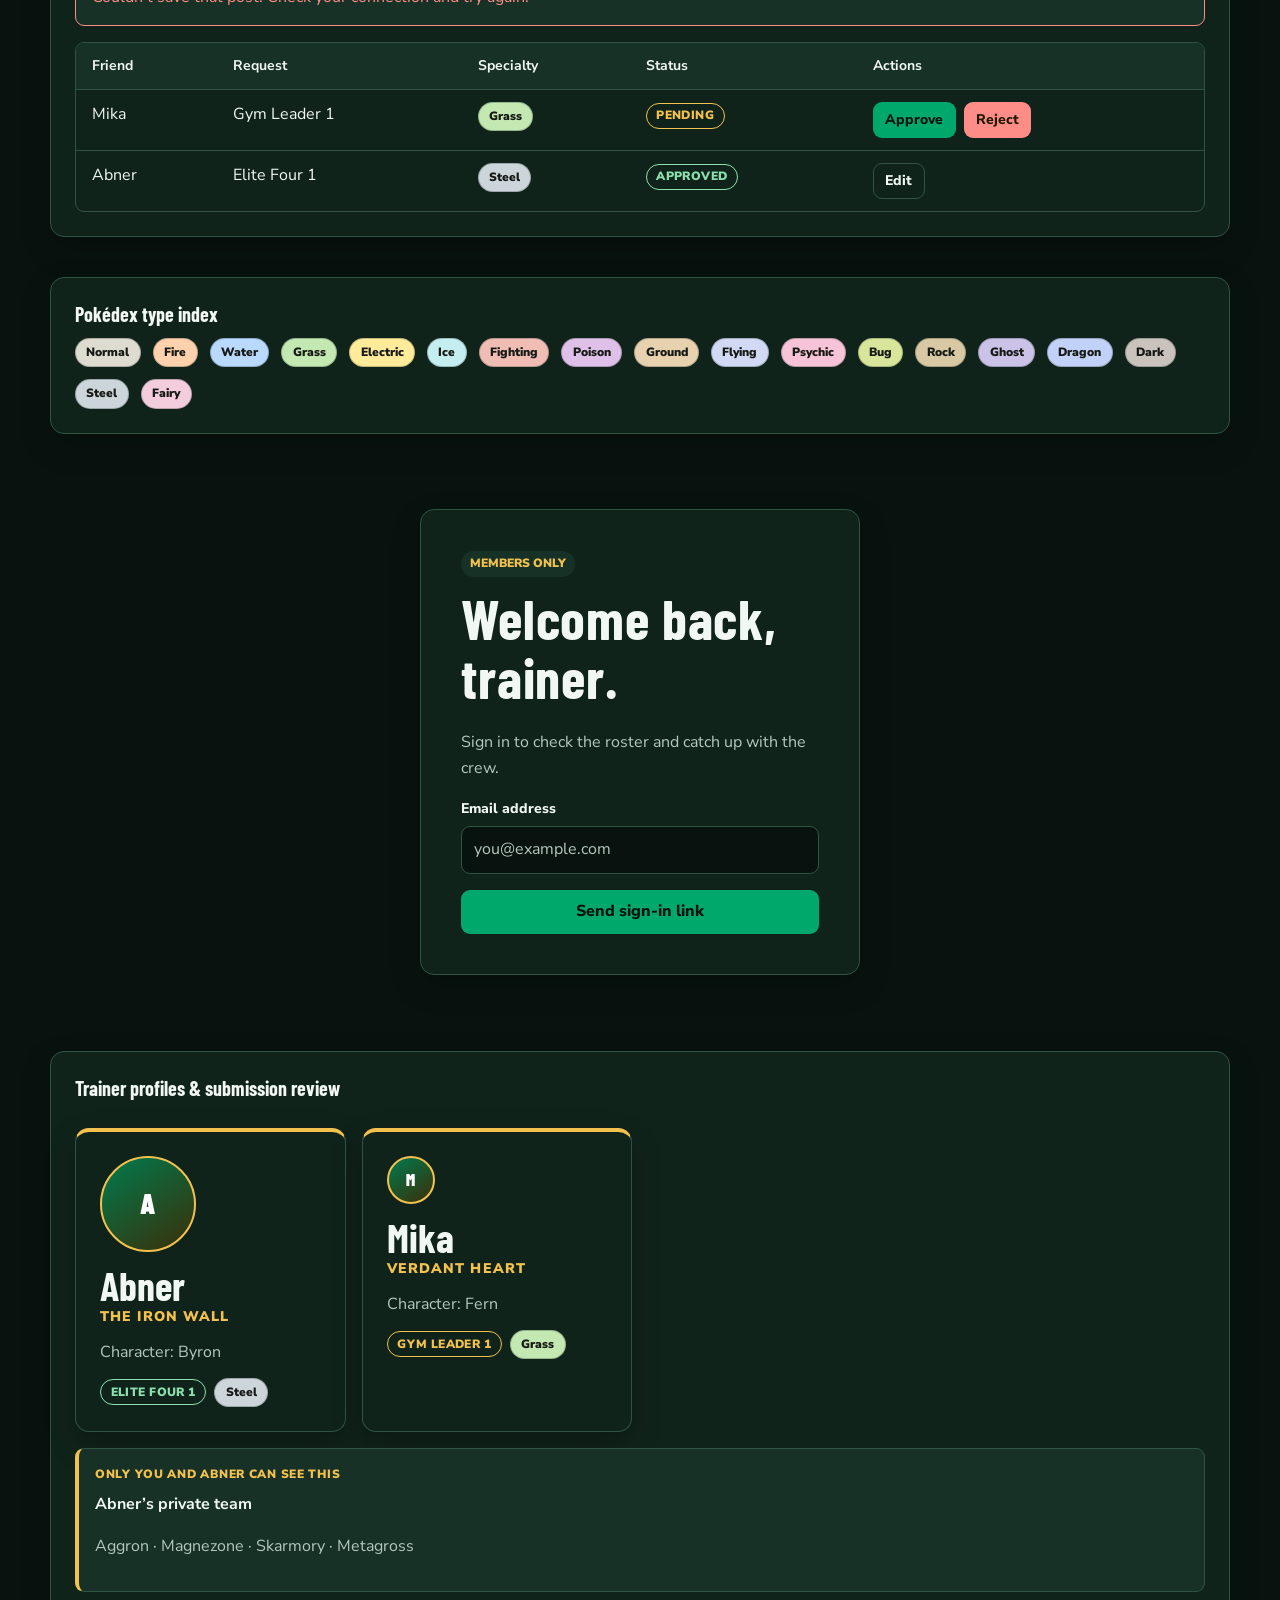
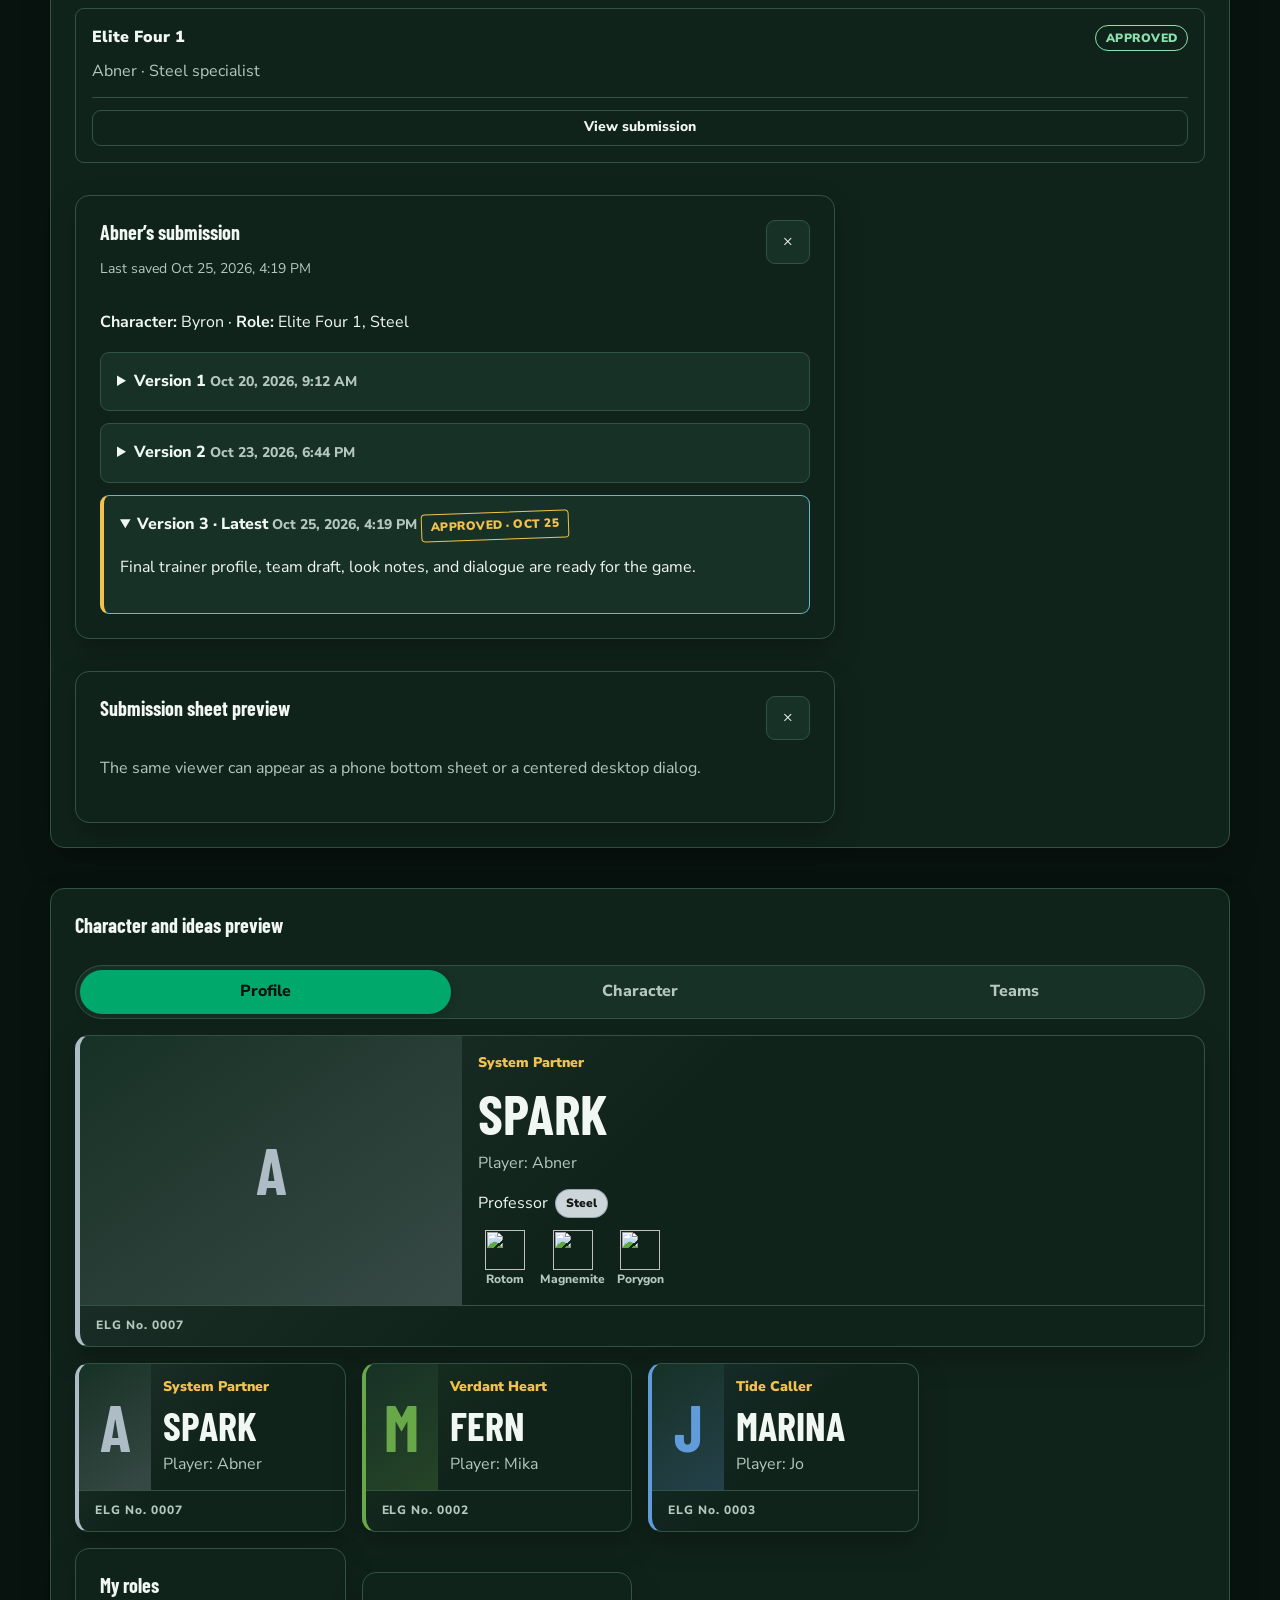
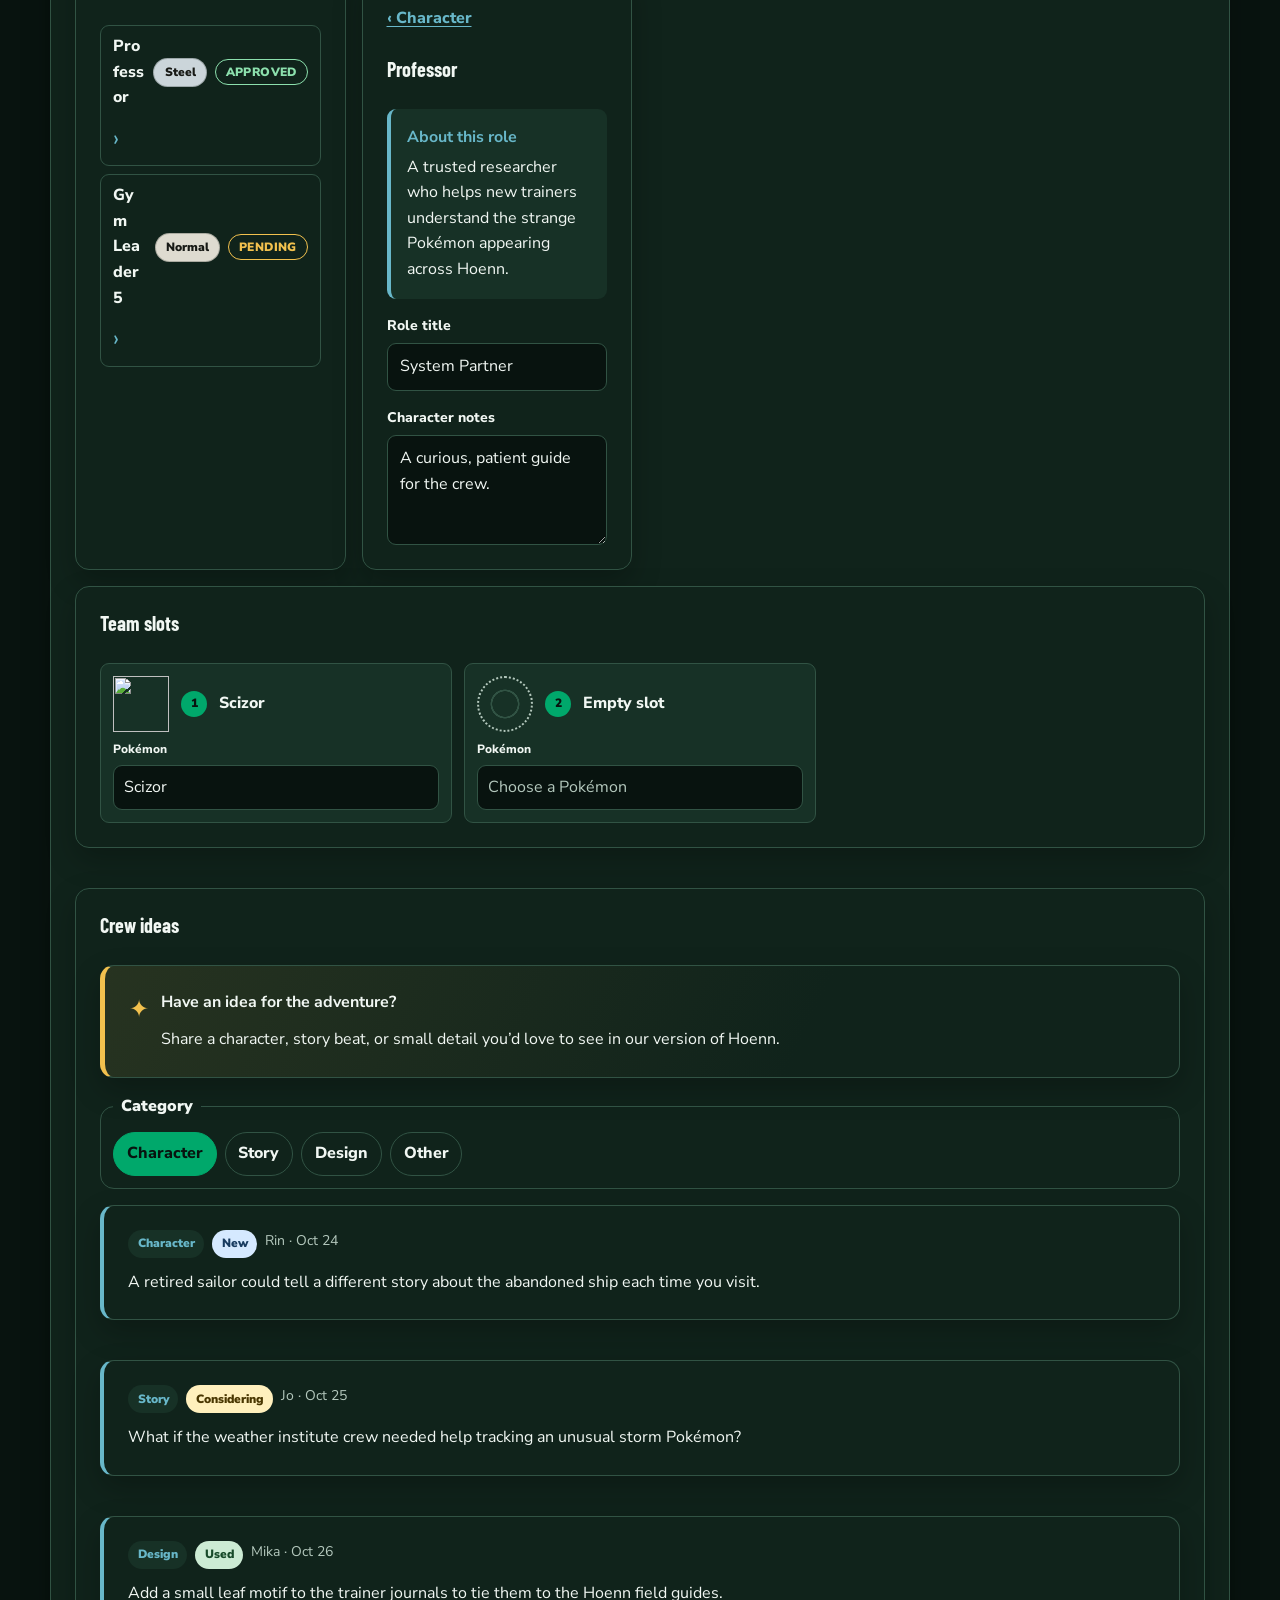
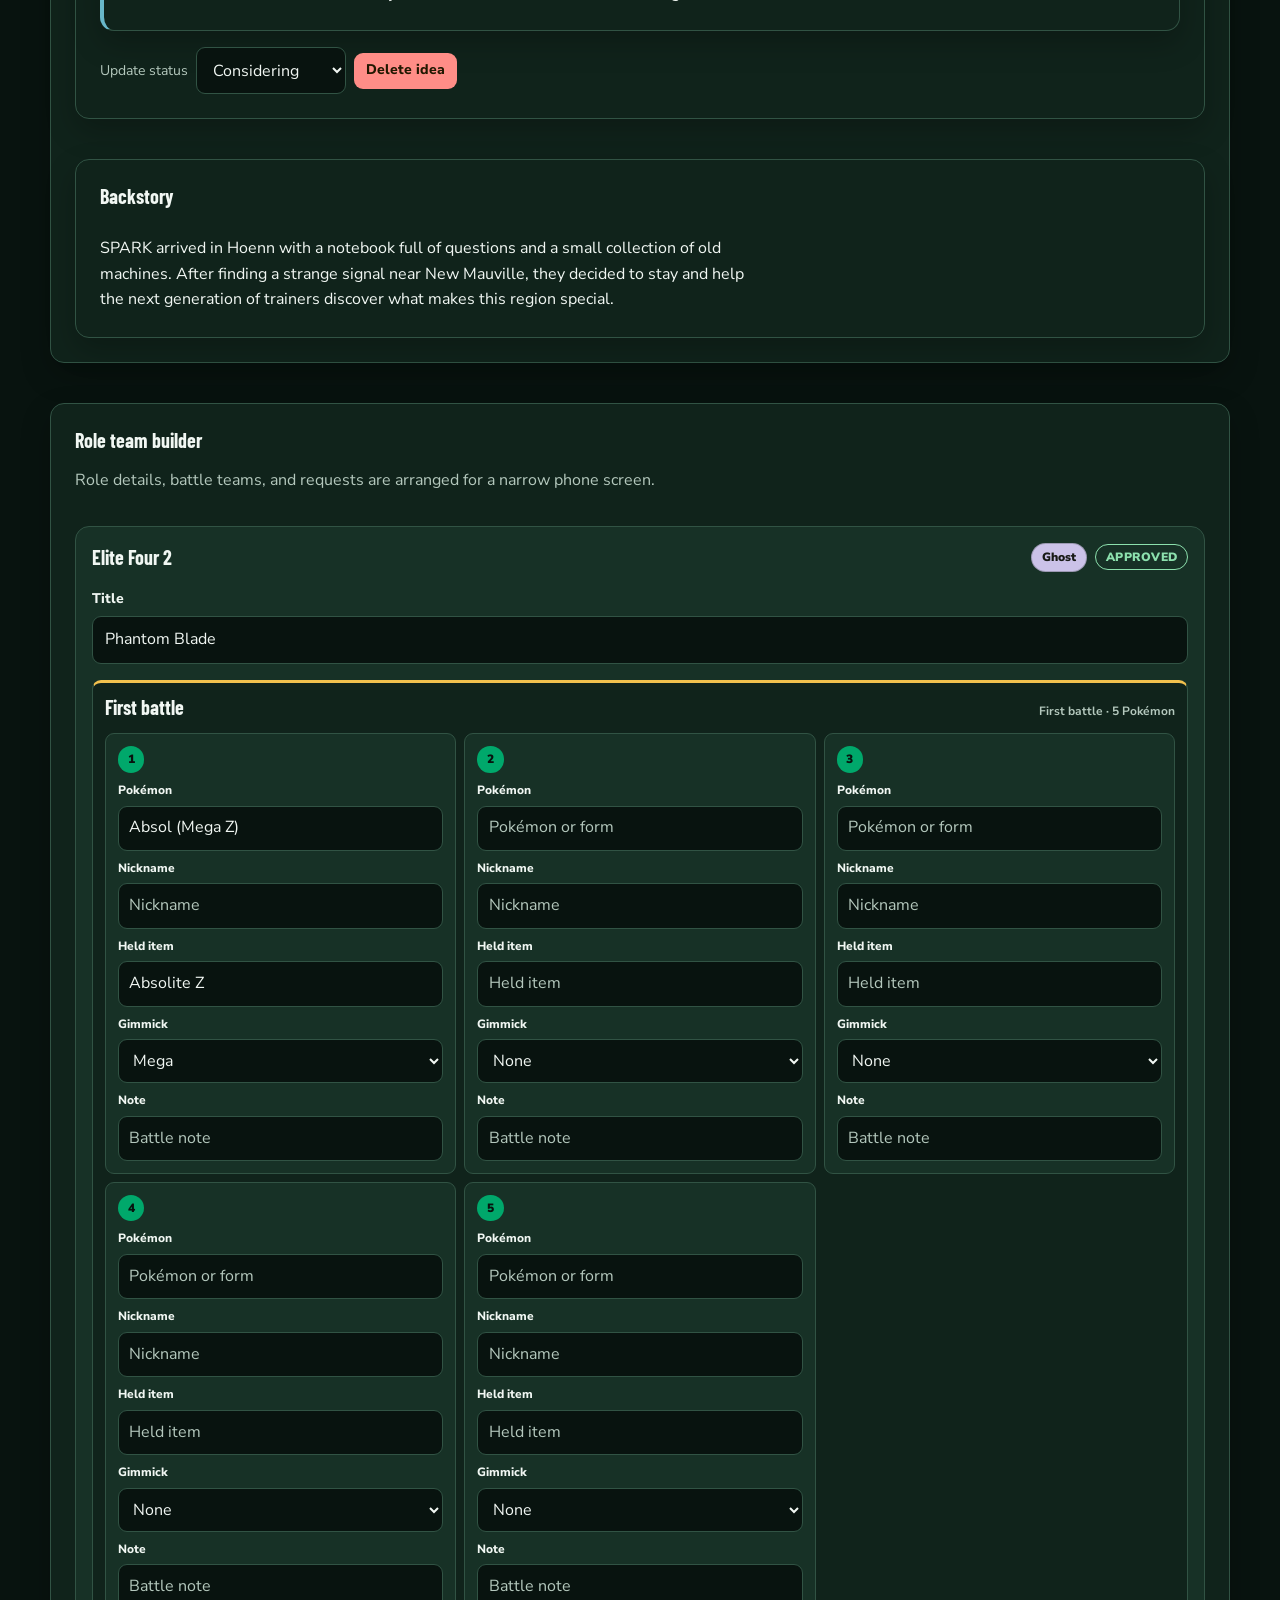
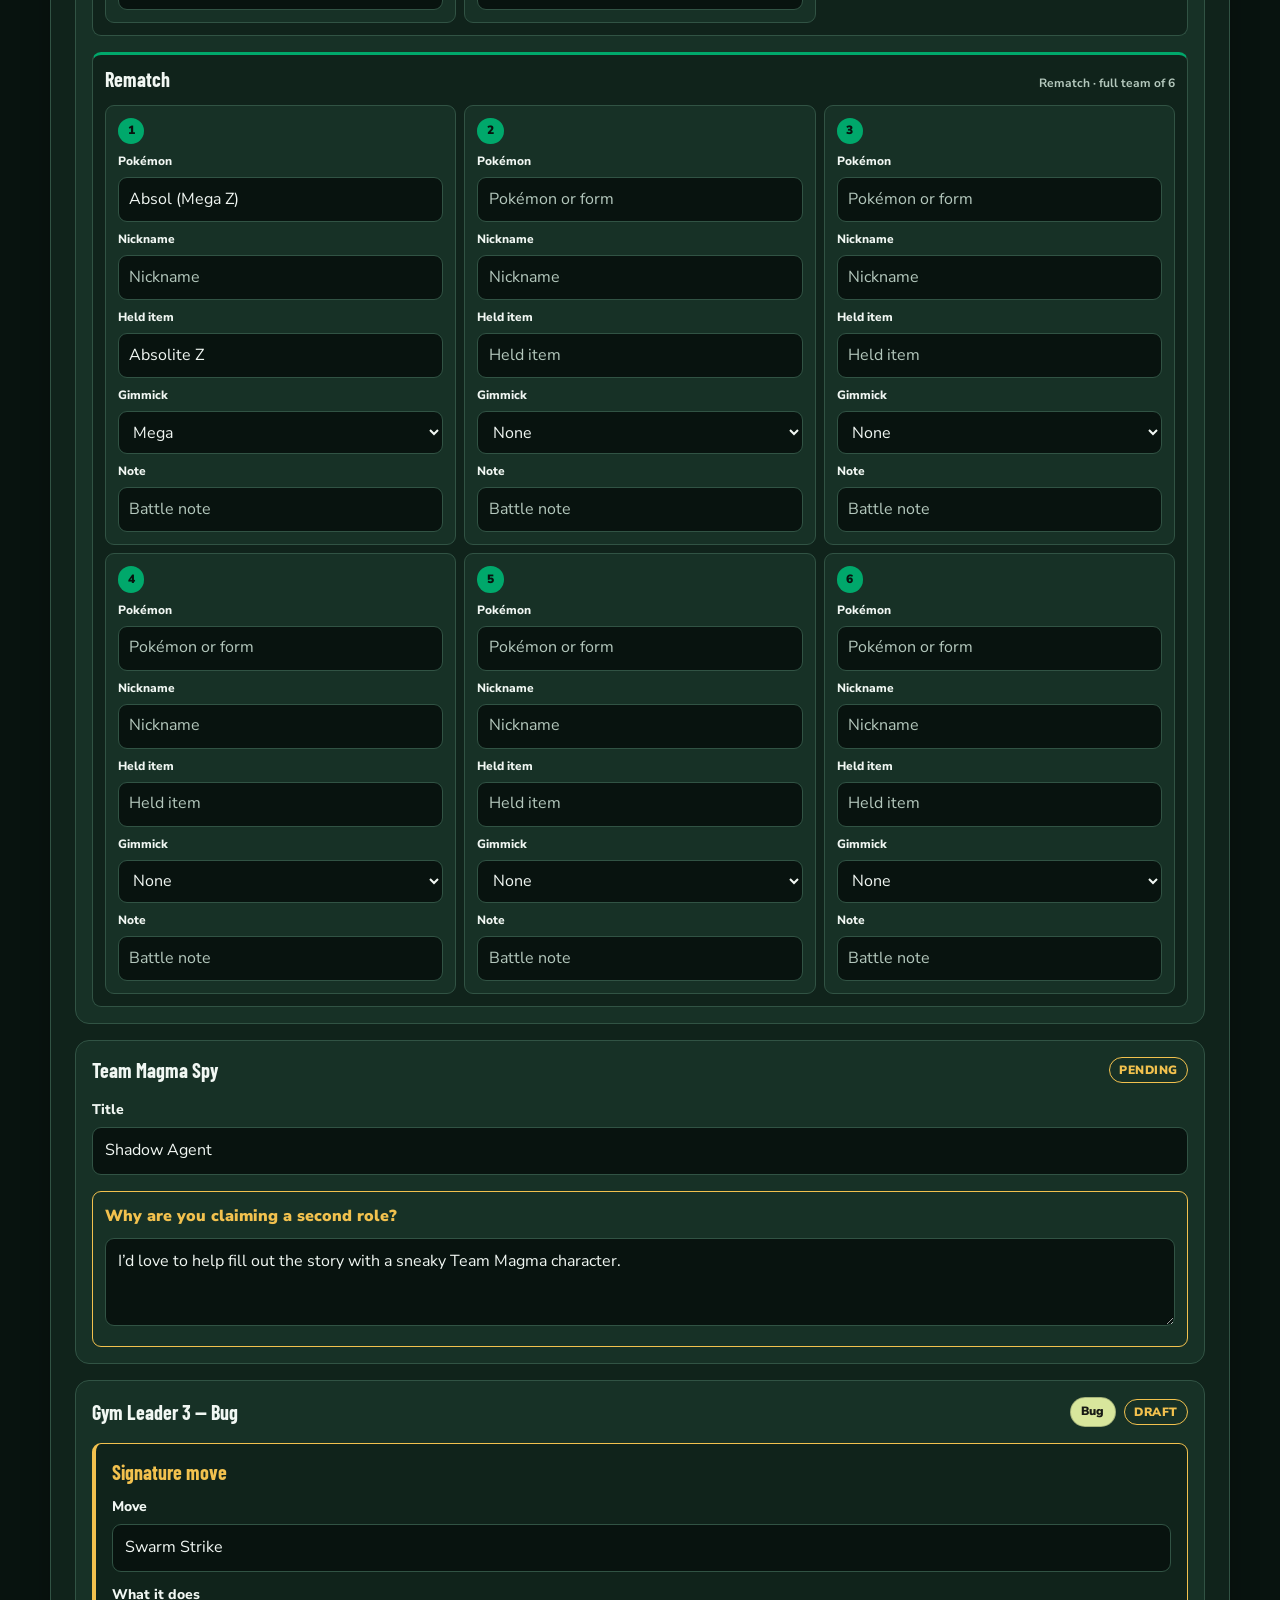
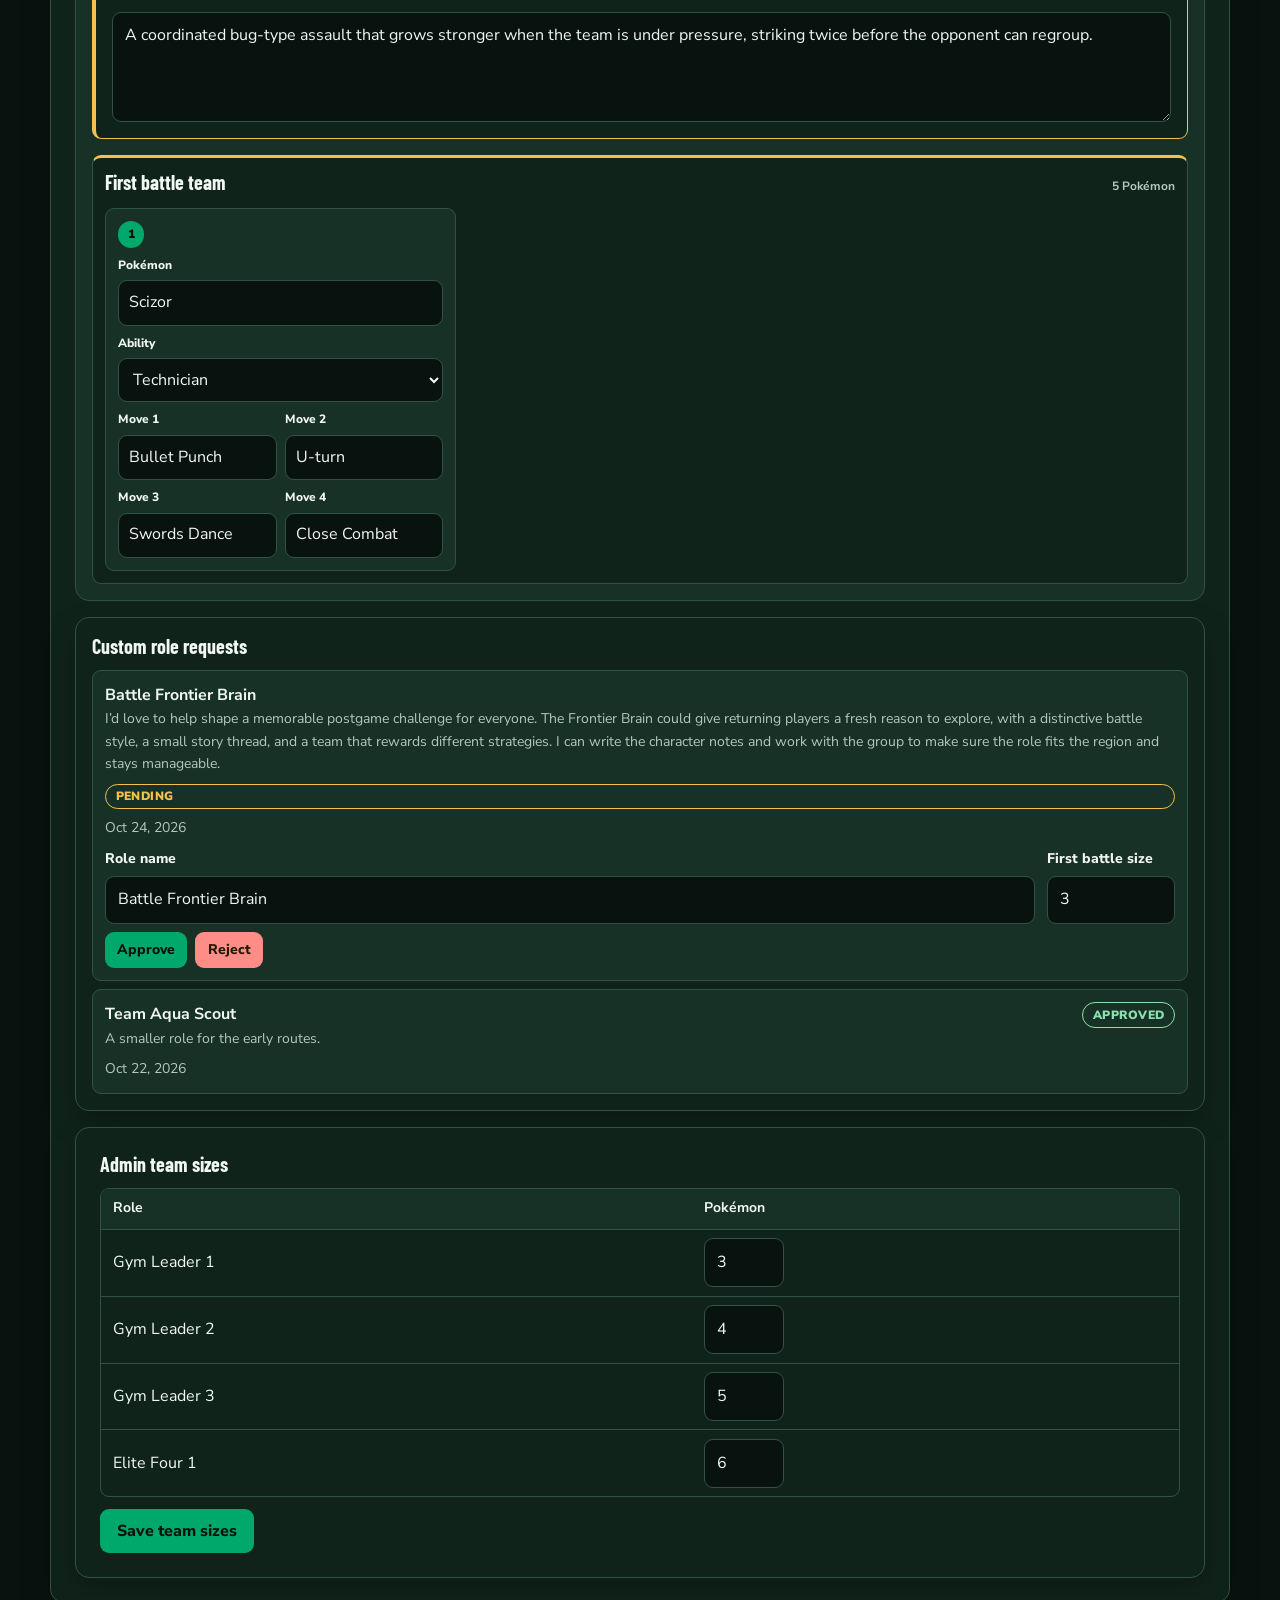
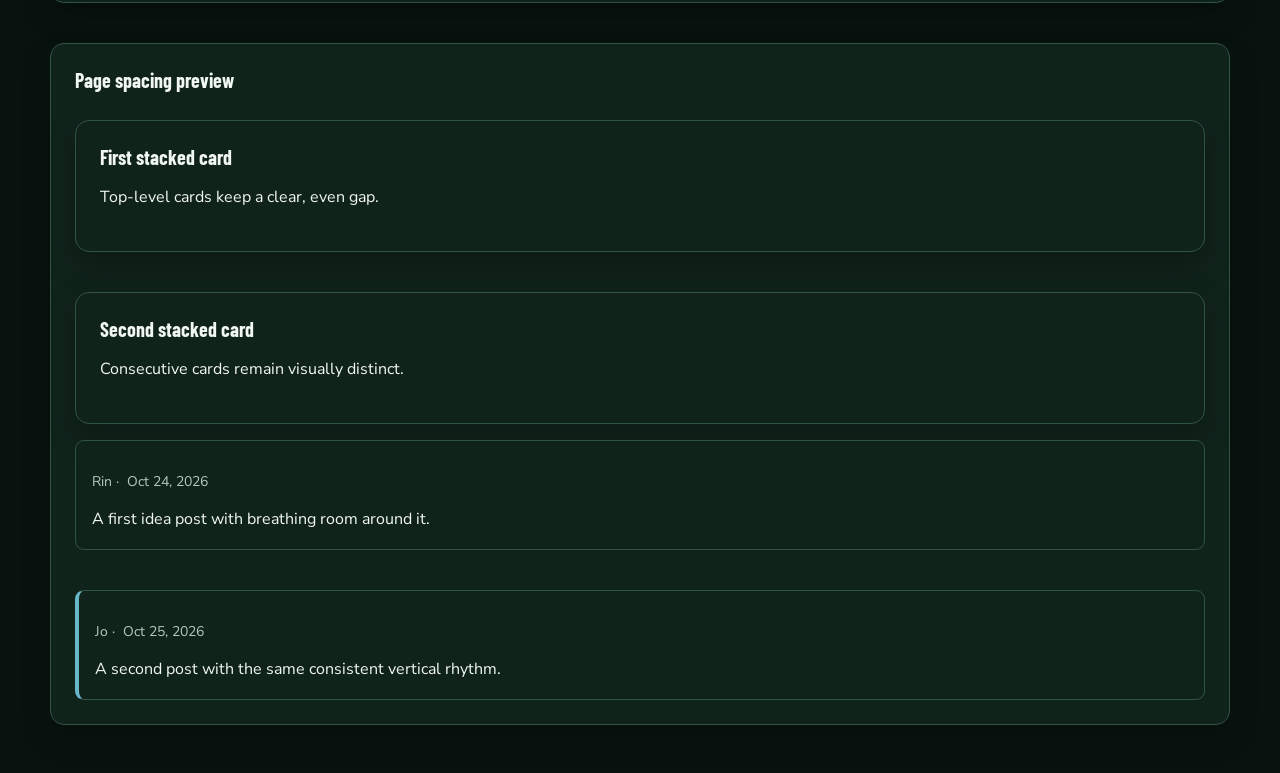
==== commit 707e4b4c: "Portal v8: My Character tabs, trainer card, Pokémon sprites, private ideas, design audit fixes - My " ====
--- a/design/preview.html
+++ b/design/preview.html
@@ -126,6 +126,37 @@
           <div class="panel-head"><h3 class="card-title">Submission sheet preview</h3><button class="panel-close" type="button" aria-label="Close">×</button></div>
           <p class="muted">The same viewer can appear as a phone bottom sheet or a centered desktop dialog.</p>
         </dialog>
+      </section>
+
+      <section class="card stack" id="v8-components">
+        <h2 class="card-title">Character and ideas preview</h2>
+        <nav class="subtabs" aria-label="My Character sections"><a class="subtab" href="#/me/profile" aria-current="page">Profile</a><a class="subtab" href="#/me/character">Character</a><a class="subtab" href="#/me/teams">Teams</a></nav>
+        <article class="trainer-card" data-type="Steel">
+          <div class="trainer-card-art"><span class="trainer-card-placeholder" aria-hidden="true">A</span></div>
+          <div class="trainer-card-body"><p class="trainer-card-title">System Partner</p><h2 class="trainer-card-name">SPARK</h2><p class="trainer-card-player">Player: Abner</p>
+            <ul class="trainer-card-roles"><li>Professor <span class="type-chip" data-type="Steel">Steel</span></li></ul>
+            <div class="team-strip" aria-label="Team"><span class="team-strip-mon"><img class="poke-sprite" src="https://raw.githubusercontent.com/PokeAPI/sprites/master/sprites/pokemon/479.png" alt=""><span>Rotom</span></span><span class="team-strip-mon"><img class="poke-sprite" src="https://raw.githubusercontent.com/PokeAPI/sprites/master/sprites/pokemon/81.png" alt=""><span>Magnemite</span></span><span class="team-strip-mon"><img class="poke-sprite" src="https://raw.githubusercontent.com/PokeAPI/sprites/master/sprites/pokemon/137.png" alt=""><span>Porygon</span></span></div>
+          </div><p class="trainer-card-id">ELG No. 0007</p>
+        </article>
+        <div class="grid" aria-label="Crew trainer cards">
+          <article class="trainer-card is-compact" data-type="Steel"><div class="trainer-card-art"><span class="trainer-card-placeholder" aria-hidden="true">A</span></div><div class="trainer-card-body"><p class="trainer-card-title">System Partner</p><h3 class="trainer-card-name">SPARK</h3><p class="trainer-card-player">Player: Abner</p></div><p class="trainer-card-id">ELG No. 0007</p></article>
+          <article class="trainer-card is-compact" data-type="Grass"><div class="trainer-card-art"><span class="trainer-card-placeholder" aria-hidden="true">M</span></div><div class="trainer-card-body"><p class="trainer-card-title">Verdant Heart</p><h3 class="trainer-card-name">FERN</h3><p class="trainer-card-player">Player: Mika</p></div><p class="trainer-card-id">ELG No. 0002</p></article>
+          <article class="trainer-card is-compact" data-type="Water"><div class="trainer-card-art"><span class="trainer-card-placeholder" aria-hidden="true">J</span></div><div class="trainer-card-body"><p class="trainer-card-title">Tide Caller</p><h3 class="trainer-card-name">MARINA</h3><p class="trainer-card-player">Player: Jo</p></div><p class="trainer-card-id">ELG No. 0003</p></article>
+        </div>
+        <div class="grid">
+          <section class="card stack"><h3 class="card-title">My roles</h3><div class="role-list"><a class="role-link" href="#/me/role/professor"><span class="role-link-label">Professor</span><span class="type-chip" data-type="Steel">Steel</span><span class="badge badge-approved">Approved</span><span class="role-link-chevron" aria-hidden="true">›</span></a><a class="role-link" href="#/me/role/gym5"><span class="role-link-label">Gym Leader 5</span><span class="type-chip" data-type="Normal">Normal</span><span class="badge badge-pending">Pending</span><span class="role-link-chevron" aria-hidden="true">›</span></a></div></section>
+          <section class="role-detail card stack"><a class="back-link" href="#/me/character">‹ Character</a><h3 class="card-title">Professor</h3><div class="role-desc"><strong>About this role</strong><p>A trusted researcher who helps new trainers understand the strange Pokémon appearing across Hoenn.</p></div><div class="field"><label for="role-title-v8">Role title</label><input id="role-title-v8" value="System Partner"></div><div class="field"><label for="role-notes-v8">Character notes</label><textarea id="role-notes-v8">A curious, patient guide for the crew.</textarea></div></section>
+        </div>
+        <section class="card stack" aria-labelledby="sprite-title"><h3 class="card-title" id="sprite-title">Team slots</h3><div class="team-grid"><article class="poke-slot"><div class="poke-slot-head"><img class="poke-sprite" width="56" height="56" src="https://raw.githubusercontent.com/PokeAPI/sprites/master/sprites/pokemon/212.png" alt=""><span class="poke-slot-num">1</span><span>Scizor</span></div><div class="field"><label for="scizor-preview">Pokémon</label><input id="scizor-preview" value="Scizor"></div></article><article class="poke-slot"><div class="poke-slot-head"><span class="poke-sprite is-empty" aria-hidden="true"></span><span class="poke-slot-num">2</span><span>Empty slot</span></div><div class="field"><label for="empty-preview">Pokémon</label><input id="empty-preview" placeholder="Choose a Pokémon"></div></article></div></section>
+        <section class="card stack" aria-labelledby="ideas-title"><h3 class="card-title" id="ideas-title">Crew ideas</h3><div class="idea-intro card"><strong>Have an idea for the adventure?</strong><p class="post-body">Share a character, story beat, or small detail you’d love to see in our version of Hoenn.</p></div>
+          <fieldset class="cat-picker"><legend>Category</legend><label class="cat-option"><input type="radio" name="cat" value="character" checked>Character</label><label class="cat-option"><input type="radio" name="cat" value="story">Story</label><label class="cat-option"><input type="radio" name="cat" value="design">Design</label><label class="cat-option"><input type="radio" name="cat" value="other">Other</label></fieldset>
+          <article class="idea-card card"><div class="post-meta"><span class="idea-cat" data-cat="character">Character</span><span class="idea-status" data-status="new">New</span><span>Rin · Oct 24</span></div><p class="post-body">A retired sailor could tell a different story about the abandoned ship each time you visit.</p></article>
+          <article class="idea-card card"><div class="post-meta"><span class="idea-cat" data-cat="story">Story</span><span class="idea-status" data-status="considering">Considering</span><span>Jo · Oct 25</span></div><p class="post-body">What if the weather institute crew needed help tracking an unusual storm Pokémon?</p></article>
+          <article class="idea-card card"><div class="post-meta"><span class="idea-cat" data-cat="design">Design</span><span class="idea-status" data-status="used">Used</span><span>Mika · Oct 26</span></div><p class="post-body">Add a small leaf motif to the trainer journals to tie them to the Hoenn field guides.</p></article>
+          <div class="idea-admin"><label class="hint" for="idea-status-v8">Update status</label><select class="idea-status-select" id="idea-status-v8"><option>New</option><option selected>Considering</option><option>Used</option><option>Not now</option></select><button class="btn btn-danger btn-small" type="button">Delete idea</button></div>
+        </section>
+        <section class="crew-story card stack"><h3 class="card-title">Backstory</h3><p class="story-text">SPARK arrived in Hoenn with a notebook full of questions and a small collection of old machines. After finding a strange signal near New Mauville, they decided to stay and help the next generation of trainers discover what makes this region special.</p></section>
+        <div class="unsaved-bar" role="status">You have unsaved changes <button class="btn btn-primary btn-small" type="button">Save</button></div>
       </section>
 
       <section class="card stack" id="role-team-builder" aria-labelledby="role-team-title">
--- a/css/theme.css
+++ b/css/theme.css
@@ -187,7 +187,6 @@
 .panel, dialog.sheet { width: min(100% - 2rem, 760px); max-height: min(85vh, 900px); overflow: auto; padding: var(--space-5); border: 1px solid var(--border); border-radius: var(--radius); background: var(--surface); color: var(--text); box-shadow: var(--shadow); }
 .panel { margin: var(--space-4) 0; }
 dialog.sheet { margin: auto; }
-dialog.sheet[open] { position: relative; inset: auto; margin: 0; }
 dialog.sheet.sheet-preview[open] { position: relative; inset: auto; margin: 0; }
 dialog.sheet::backdrop, .panel::backdrop { background: rgb(0 0 0 / 68%); }
 .panel-head { display: flex; align-items: flex-start; justify-content: space-between; gap: var(--space-3); margin-bottom: var(--space-4); }
@@ -254,7 +253,7 @@
 }
 
 @media (max-width: 520px) {
-  dialog.sheet { position: fixed; inset: auto 0 0; width: 100%; max-width: none; max-height: 88vh; margin: 0; border-radius: var(--radius) var(--radius) 0 0; }
+  dialog.sheet, dialog.sheet[open] { position: fixed; inset: auto 0 0; width: 100%; max-width: none; max-height: 88dvh; margin: 0; border-radius: var(--radius) var(--radius) 0 0; }
 }
 
 @media (min-width: 760px) {
@@ -264,3 +263,73 @@
 @media (prefers-reduced-motion: reduce) {
   *, *::before, *::after { scroll-behavior: auto !important; animation-duration: .01ms !important; animation-iteration-count: 1 !important; transition-duration: .01ms !important; }
 }
+
+/* v8: character, team, and private idea components */
+.subtabs { display: flex; width: 100%; gap: .25rem; padding: .25rem; border: 1px solid var(--border); border-radius: 999px; background: var(--surface-raised); }
+.subtab { display: flex; min-width: 44px; min-height: 44px; flex: 1 1 0; align-items: center; justify-content: center; padding: .5rem .75rem; border-radius: 999px; color: var(--muted); font-weight: 800; text-align: center; text-decoration: none; overflow-wrap: anywhere; }
+.subtab[aria-current="page"] { background: var(--emerald); color: var(--emerald-ink); box-shadow: 0 2px 8px rgb(0 0 0 / 18%); }
+.trainer-card { --trainer-accent: var(--gold); display: grid; grid-template-columns: minmax(0, 1fr); overflow: hidden; min-width: 0; border: 1px solid var(--border); border-inline-start: 5px solid var(--trainer-accent); border-radius: var(--radius); background: linear-gradient(135deg, color-mix(in srgb, var(--trainer-accent) 10%, var(--surface)), var(--surface) 48%); box-shadow: var(--shadow); }
+.trainer-card[data-type="Steel"] { --trainer-accent: #aebdc5; }
+.trainer-card[data-type="Fire"] { --trainer-accent: #e58b50; }
+.trainer-card[data-type="Water"] { --trainer-accent: #609bda; }
+.trainer-card[data-type="Grass"] { --trainer-accent: #69a849; }
+.trainer-card[data-type="Electric"] { --trainer-accent: #bd9a12; }
+.trainer-card[data-type="Ghost"] { --trainer-accent: #8372b7; }
+.trainer-card-art { display: grid; min-height: 180px; max-height: 280px; place-items: center; overflow: hidden; background: linear-gradient(145deg, var(--surface-raised), color-mix(in srgb, var(--trainer-accent) 25%, var(--surface))); }
+.trainer-card-art img { width: 100%; height: 100%; min-height: 180px; max-height: 280px; object-fit: cover; }
+.trainer-card-placeholder { display: grid; width: 100%; min-height: 180px; place-items: center; color: var(--trainer-accent); font: 700 4rem/1 var(--font-display); }
+.trainer-card-body { display: flex; min-width: 0; flex-direction: column; gap: var(--space-3); padding: var(--space-4); }
+.trainer-card-title { margin: 0; color: var(--gold); font-size: var(--text-sm); font-weight: 900; }
+.trainer-card-name { margin: 0; font: 700 var(--text-2xl)/.95 var(--font-display); overflow-wrap: anywhere; }
+.trainer-card-player { margin: 0; color: var(--muted); }
+.trainer-card-roles { display: flex; flex-wrap: wrap; gap: var(--space-2); margin: 0; padding: 0; list-style: none; }
+.trainer-card-roles li { display: flex; flex-wrap: wrap; align-items: center; gap: .4rem; }
+.trainer-card-id { margin: 0; padding: .65rem var(--space-4); border-top: 1px solid var(--border); color: var(--muted); font-size: var(--text-xs); font-weight: 800; letter-spacing: .08em; }
+.trainer-card.is-compact { grid-template-columns: 72px minmax(0, 1fr); border-inline-start-width: 4px; }
+.trainer-card.is-compact .trainer-card-art, .trainer-card.is-compact .trainer-card-art img, .trainer-card.is-compact .trainer-card-placeholder { min-height: 90px; max-height: 100%; }
+.trainer-card.is-compact .trainer-card-body { gap: var(--space-2); padding: var(--space-3); }
+.trainer-card.is-compact .trainer-card-name { font-size: var(--text-xl); }
+.trainer-card.is-compact .trainer-card-id { grid-column: 1 / -1; }
+.team-strip { display: flex; flex-wrap: wrap; gap: var(--space-2); }
+.team-strip-mon { display: flex; min-width: 54px; flex-direction: column; align-items: center; gap: 0; color: var(--muted); font-size: var(--text-xs); font-weight: 800; text-align: center; overflow-wrap: anywhere; }
+.poke-sprite { width: 56px; height: 56px; object-fit: contain; image-rendering: pixelated; }
+.team-strip .poke-sprite { width: 40px; height: 40px; }
+.role-list { display: grid; gap: var(--space-2); }
+.role-link { display: grid; grid-template-columns: minmax(0, 1fr) auto auto; align-items: center; gap: var(--space-2); min-height: 56px; padding: .5rem .75rem; border: 1px solid var(--border); border-radius: var(--radius-small); background: var(--surface); color: var(--text); text-decoration: none; }
+.role-link:hover { border-color: var(--accent); background: var(--surface-raised); }
+.role-link-label { min-width: 0; font-weight: 800; overflow-wrap: anywhere; }
+.role-link-chevron { color: var(--accent); font-size: 1.5rem; }
+.role-detail { min-width: 0; }
+.back-link { display: inline-flex; min-height: 44px; align-items: center; color: var(--accent); font-weight: 800; }
+.role-desc { padding: var(--space-4); border-inline-start: 4px solid var(--accent); border-radius: var(--radius-small); background: var(--surface-raised); }
+.role-desc strong { display: block; margin-bottom: var(--space-1); color: var(--accent); }
+.role-desc p { margin: 0; }
+.poke-slot-head { display: flex; align-items: center; gap: var(--space-3); min-height: 56px; font-weight: 800; }
+.poke-sprite.is-empty { display: inline-grid; flex: 0 0 56px; place-items: center; border: 2px dotted var(--muted); border-radius: 50%; background: radial-gradient(circle at center, transparent 0 34%, var(--border) 35% 39%, transparent 40%); color: var(--muted); }
+.idea-intro { border-inline-start: 5px solid var(--gold); background: linear-gradient(115deg, color-mix(in srgb, var(--gold) 10%, var(--surface)), var(--surface) 65%); }
+.idea-intro::before { content: "✦"; float: inline-start; margin-inline-end: var(--space-3); color: var(--gold); font-size: 1.5rem; }
+.cat-picker { display: flex; flex-wrap: wrap; gap: var(--space-2); min-width: 0; margin: 0; padding: var(--space-3); border: 1px solid var(--border); border-radius: var(--radius); }
+.cat-picker legend { padding: 0 var(--space-2); font-weight: 900; }
+.cat-option { position: relative; display: inline-flex; min-height: 44px; align-items: center; justify-content: center; padding: .5rem .8rem; border: 1px solid var(--border); border-radius: 999px; background: var(--surface); font-weight: 800; cursor: pointer; }
+.cat-option input { position: absolute; width: 1px; height: 1px; min-height: 0; opacity: 0; }
+.cat-option:has(input:checked) { border-color: var(--emerald); background: var(--emerald); color: var(--emerald-ink); }
+.cat-option:has(input:focus-visible) { outline: 3px solid var(--focus); outline-offset: 3px; }
+.idea-card { min-width: 0; border-inline-start: 4px solid var(--accent); overflow-wrap: anywhere; }
+.idea-cat, .idea-status { display: inline-flex; min-height: 28px; align-items: center; padding: .2rem .6rem; border-radius: 999px; font-size: var(--text-xs); font-weight: 900; }
+.idea-cat { background: var(--surface-raised); color: var(--accent); }
+.idea-status[data-status="new"] { background: #d5e9ff; color: #183b60; }
+.idea-status[data-status="considering"] { background: #fff0bd; color: #493600; }
+.idea-status[data-status="used"] { background: #ccebd4; color: #174a29; }
+.idea-status[data-status="not_now"] { background: #e5e5e5; color: #393939; }
+.idea-admin { display: flex; flex-wrap: wrap; align-items: center; gap: var(--space-2); }
+.idea-admin .idea-status-select { width: auto; min-width: 150px; min-height: 44px; }
+.crew-story .story-text { max-width: 65ch; margin: 0; white-space: pre-line; overflow-wrap: anywhere; }
+.unsaved-bar { position: sticky; z-index: 4; bottom: 0; display: flex; align-items: center; justify-content: space-between; gap: var(--space-3); padding: .75rem max(1rem, env(safe-area-inset-left)) calc(.75rem + env(safe-area-inset-bottom)); border: 1px solid var(--gold); border-radius: var(--radius) var(--radius) 0 0; background: var(--surface); box-shadow: 0 -8px 24px rgb(0 0 0 / 22%); font-weight: 800; }
+.unsaved-bar[hidden] { display: none; }
+@media (min-width: 520px) {
+  .trainer-card { grid-template-columns: minmax(150px, 34%) minmax(0, 1fr); }
+  .trainer-card-art, .trainer-card-art img, .trainer-card-placeholder { min-height: 250px; max-height: 340px; }
+  .trainer-card-id { grid-column: 1 / -1; }
+  .unsaved-bar { position: fixed; inset: auto 0 0; padding-inline: max(1rem, calc((100vw - 1180px) / 2)); }
+}
+@media (max-width: 430px) { .role-link { grid-template-columns: minmax(0, 1fr) auto; } .role-link .badge { grid-column: 1; grid-row: 2; } .role-link-chevron { grid-column: 2; grid-row: 1 / 3; } }
